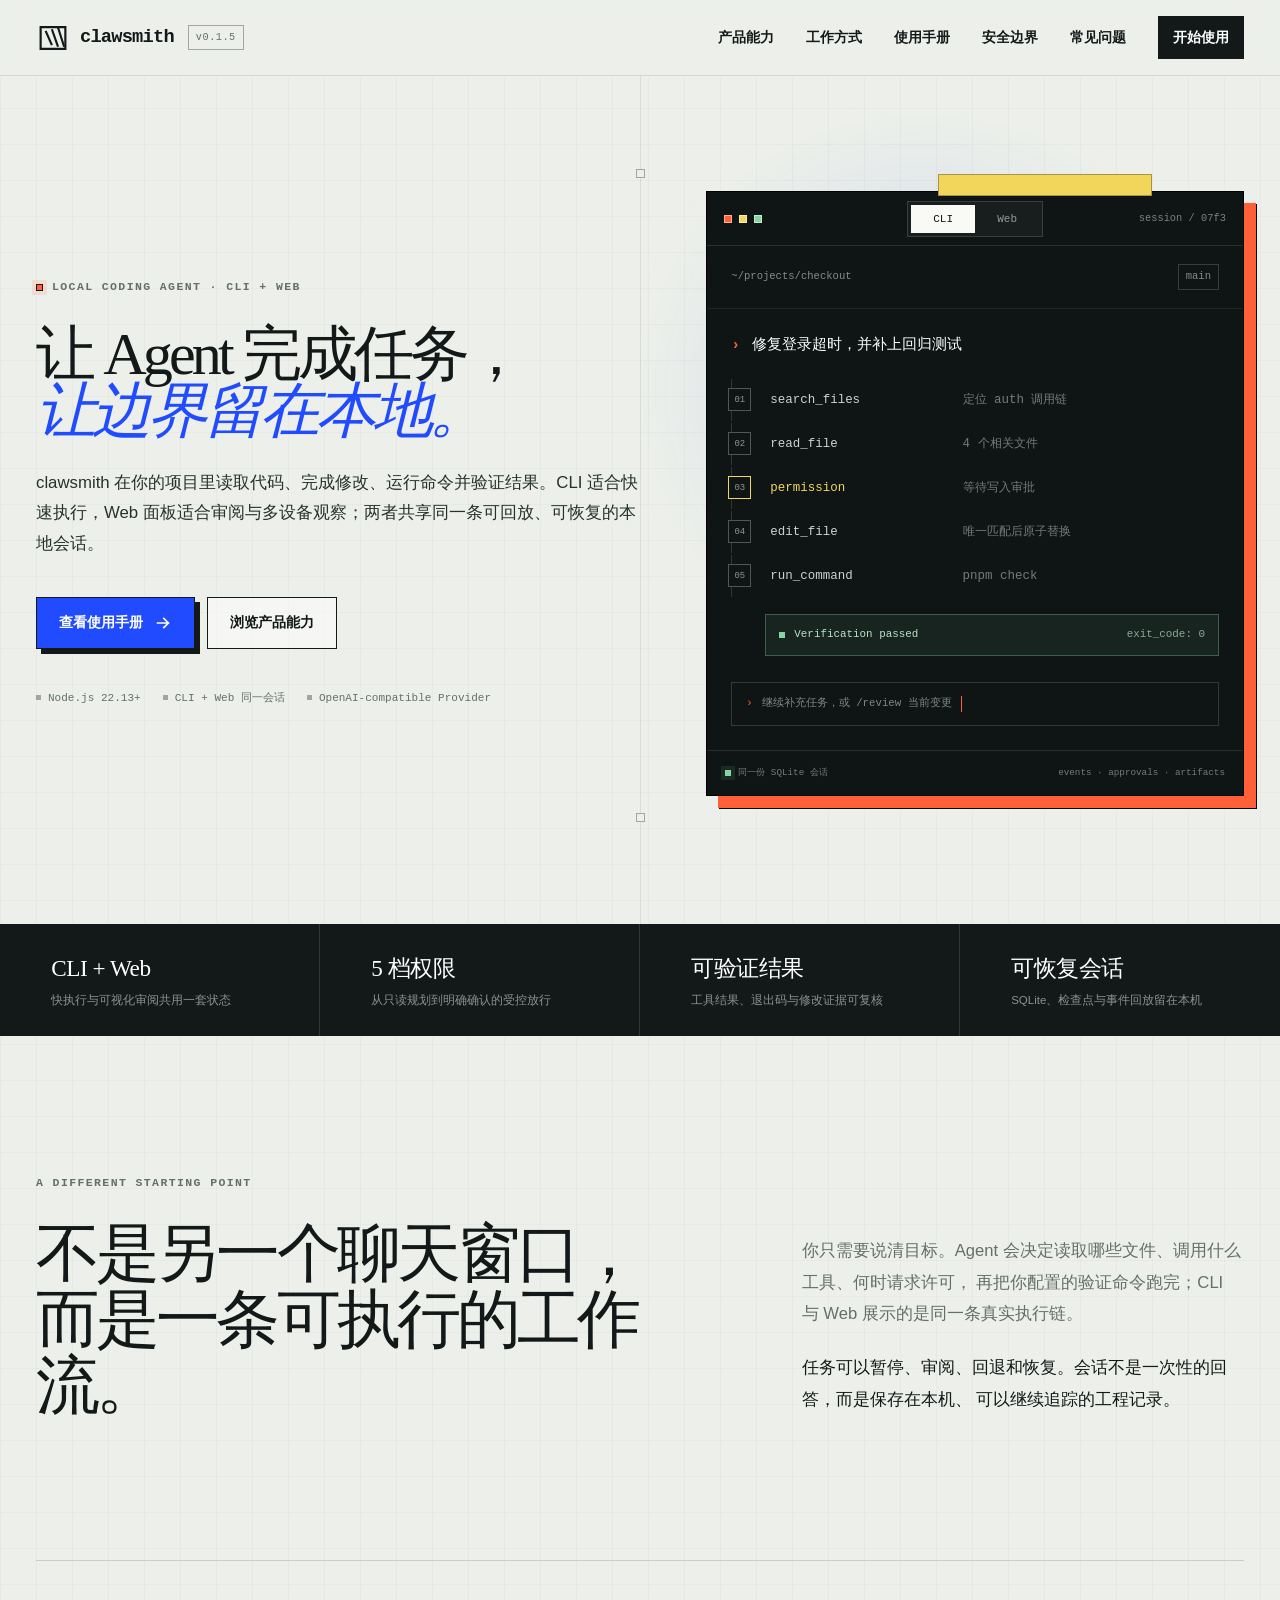
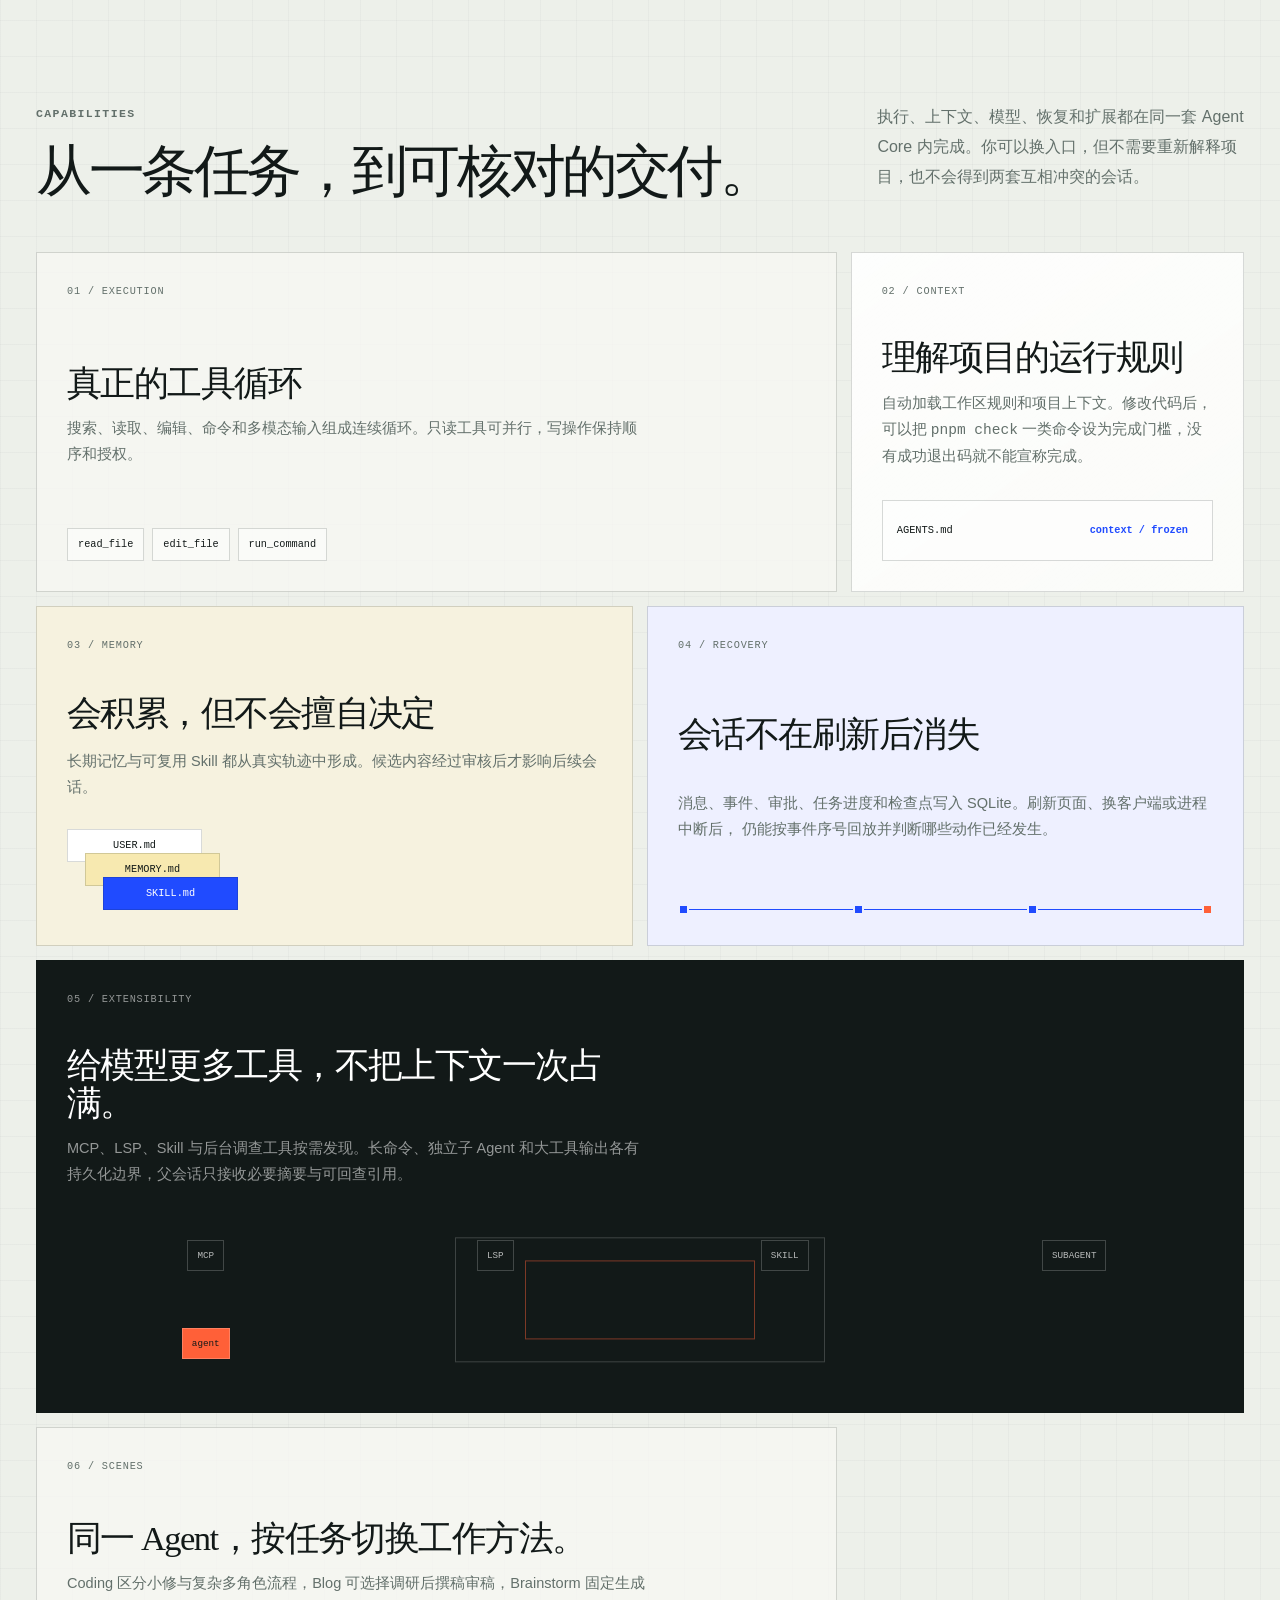
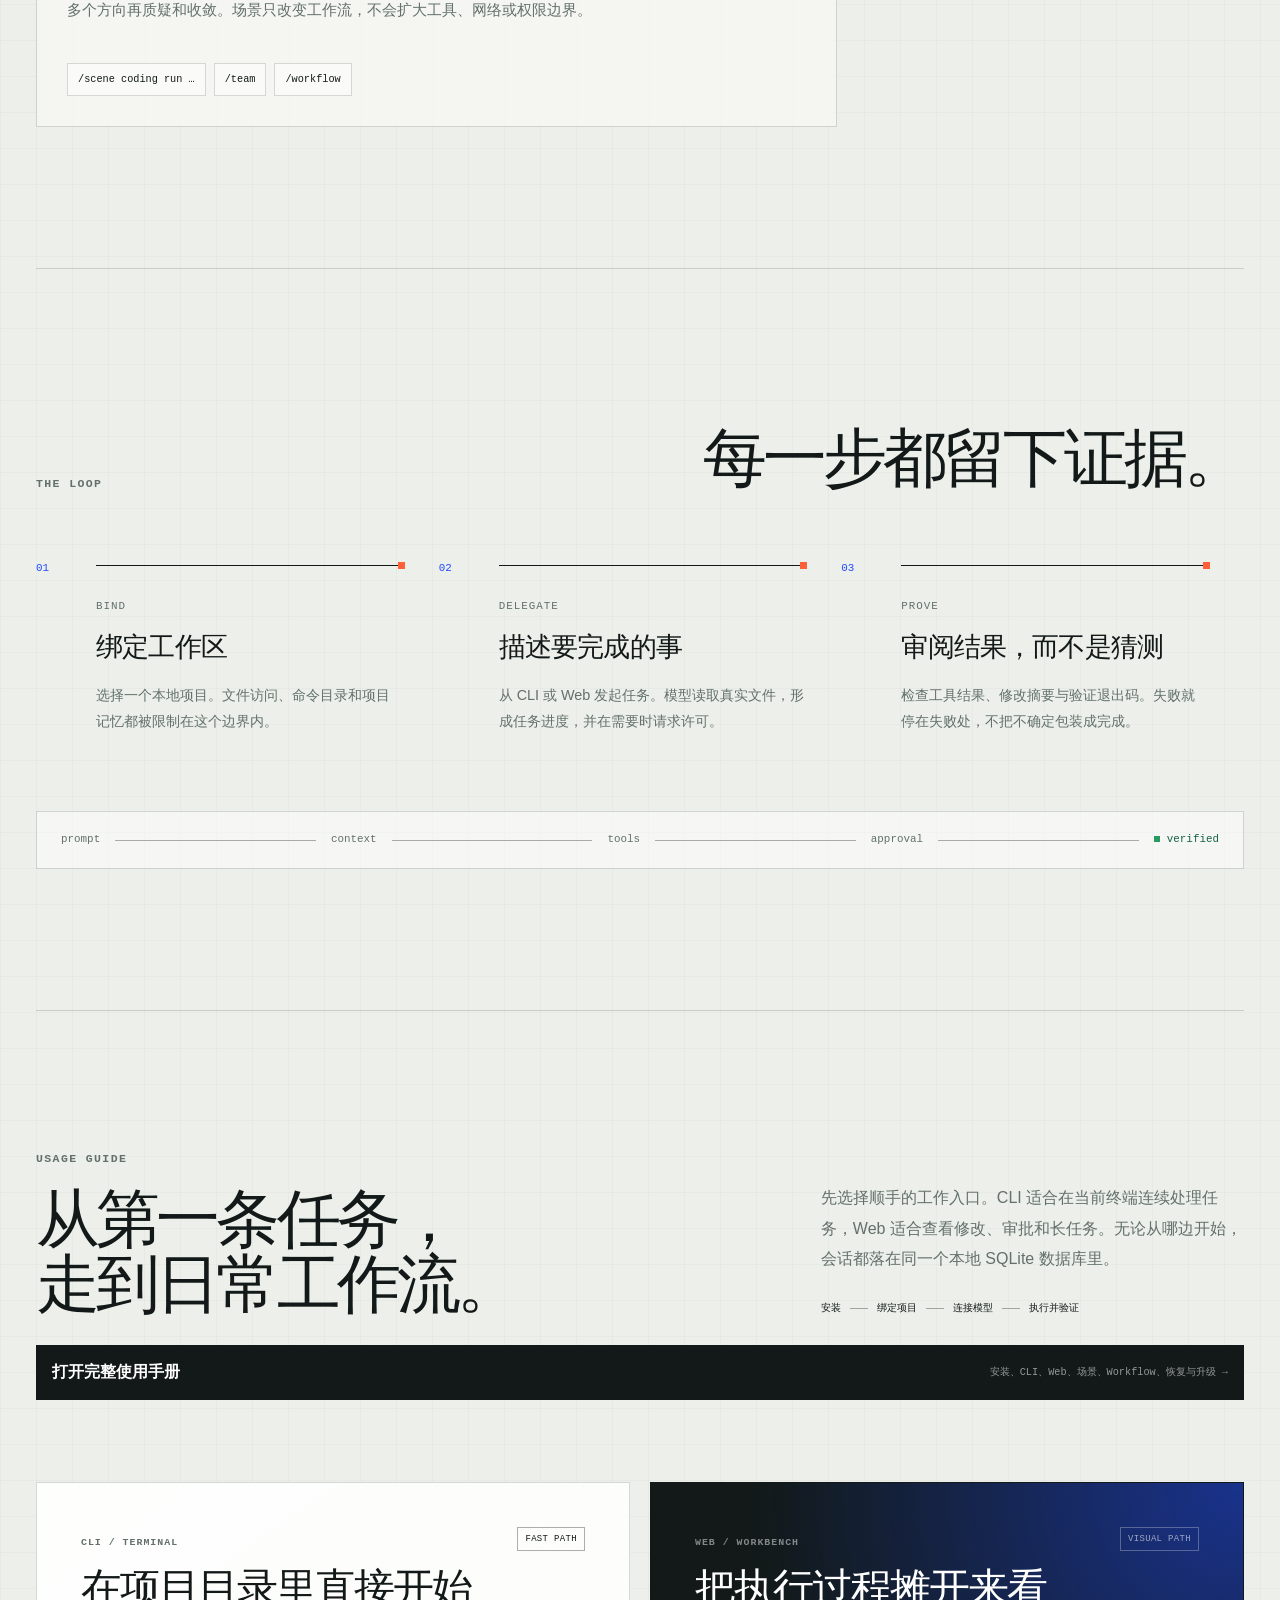
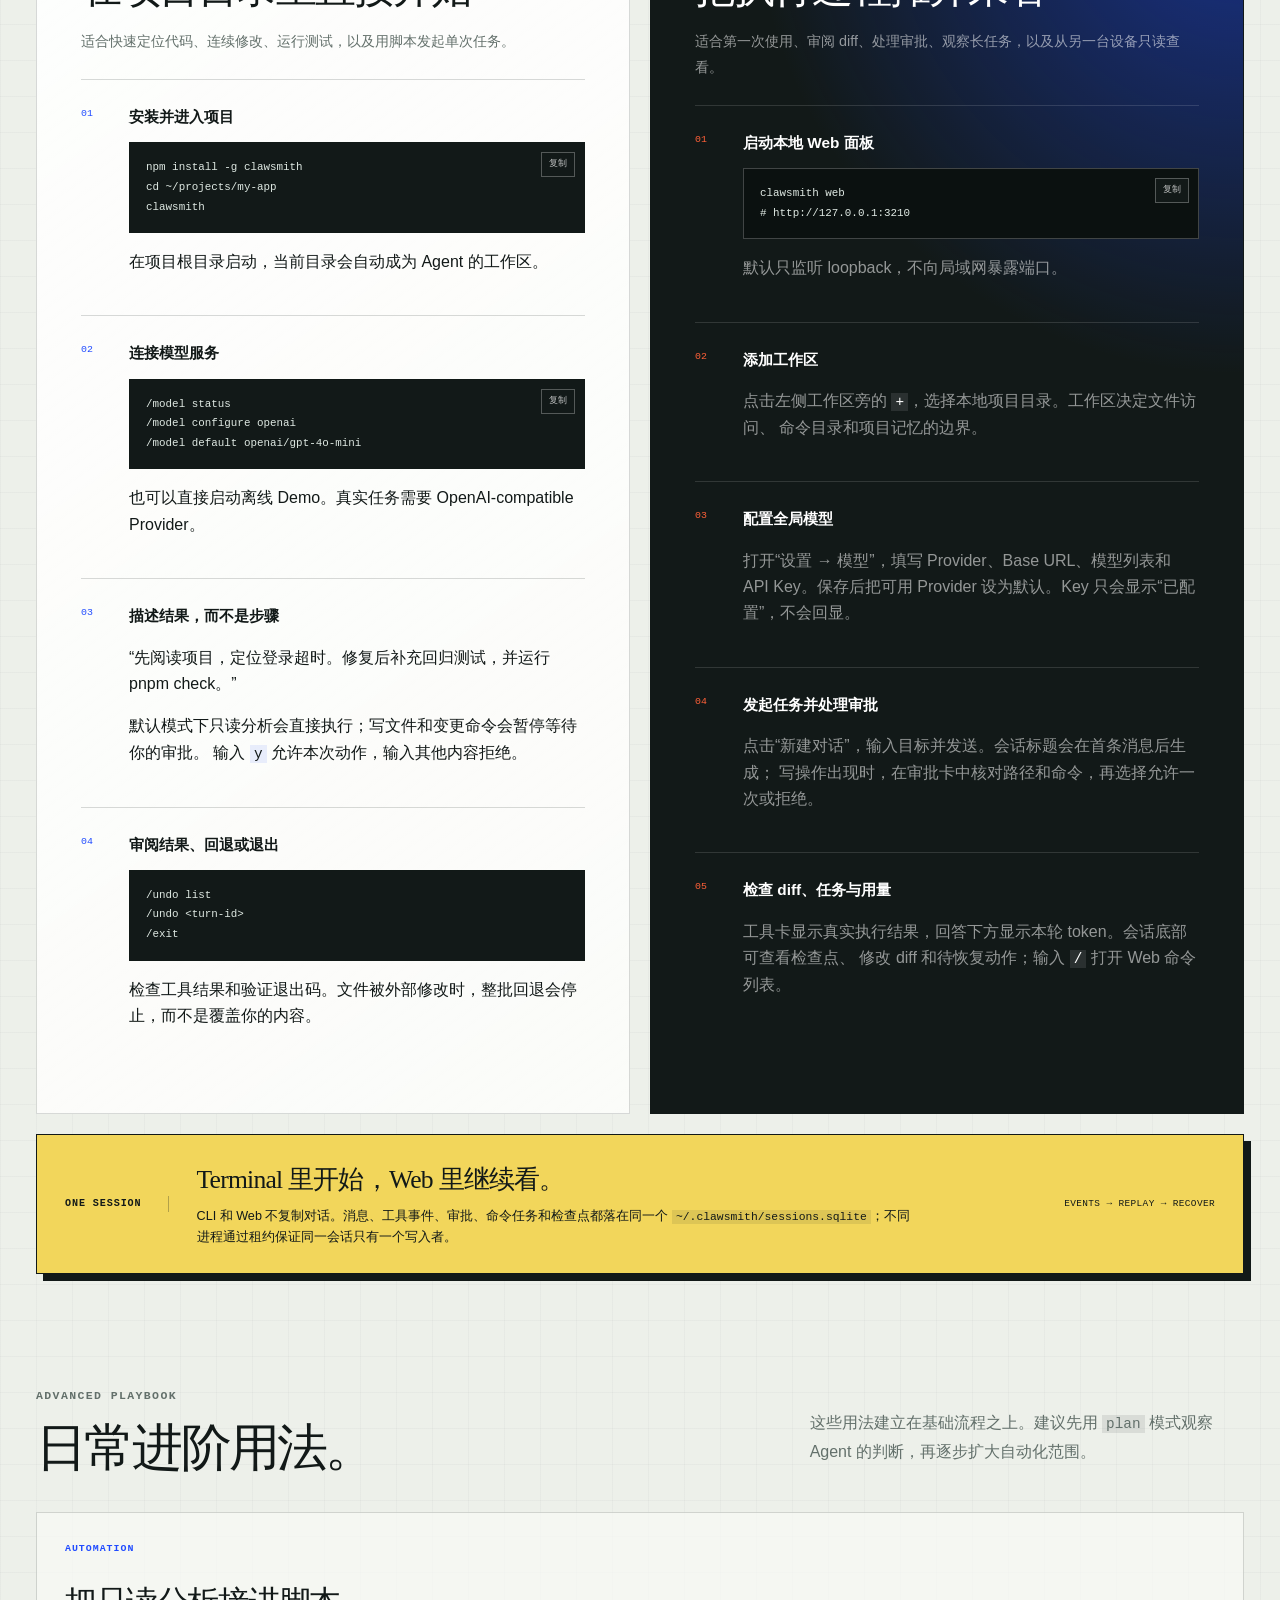
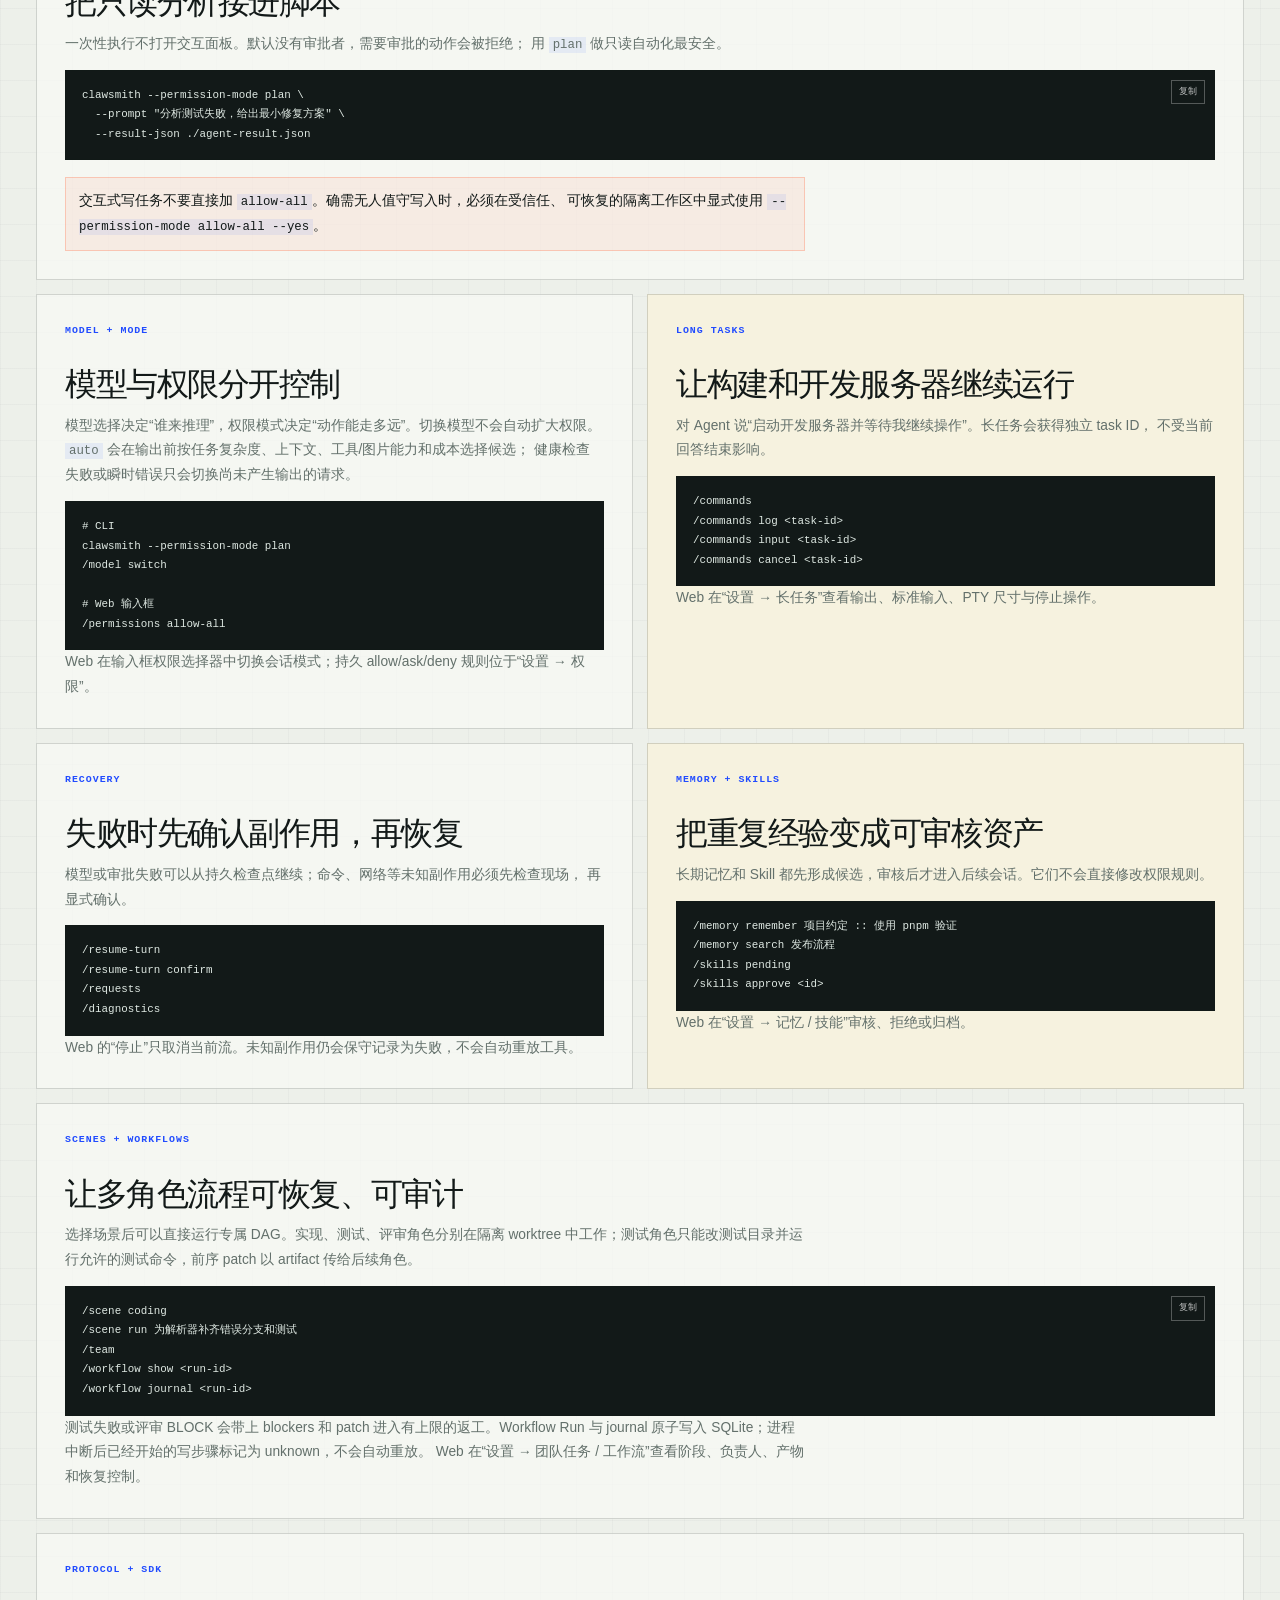
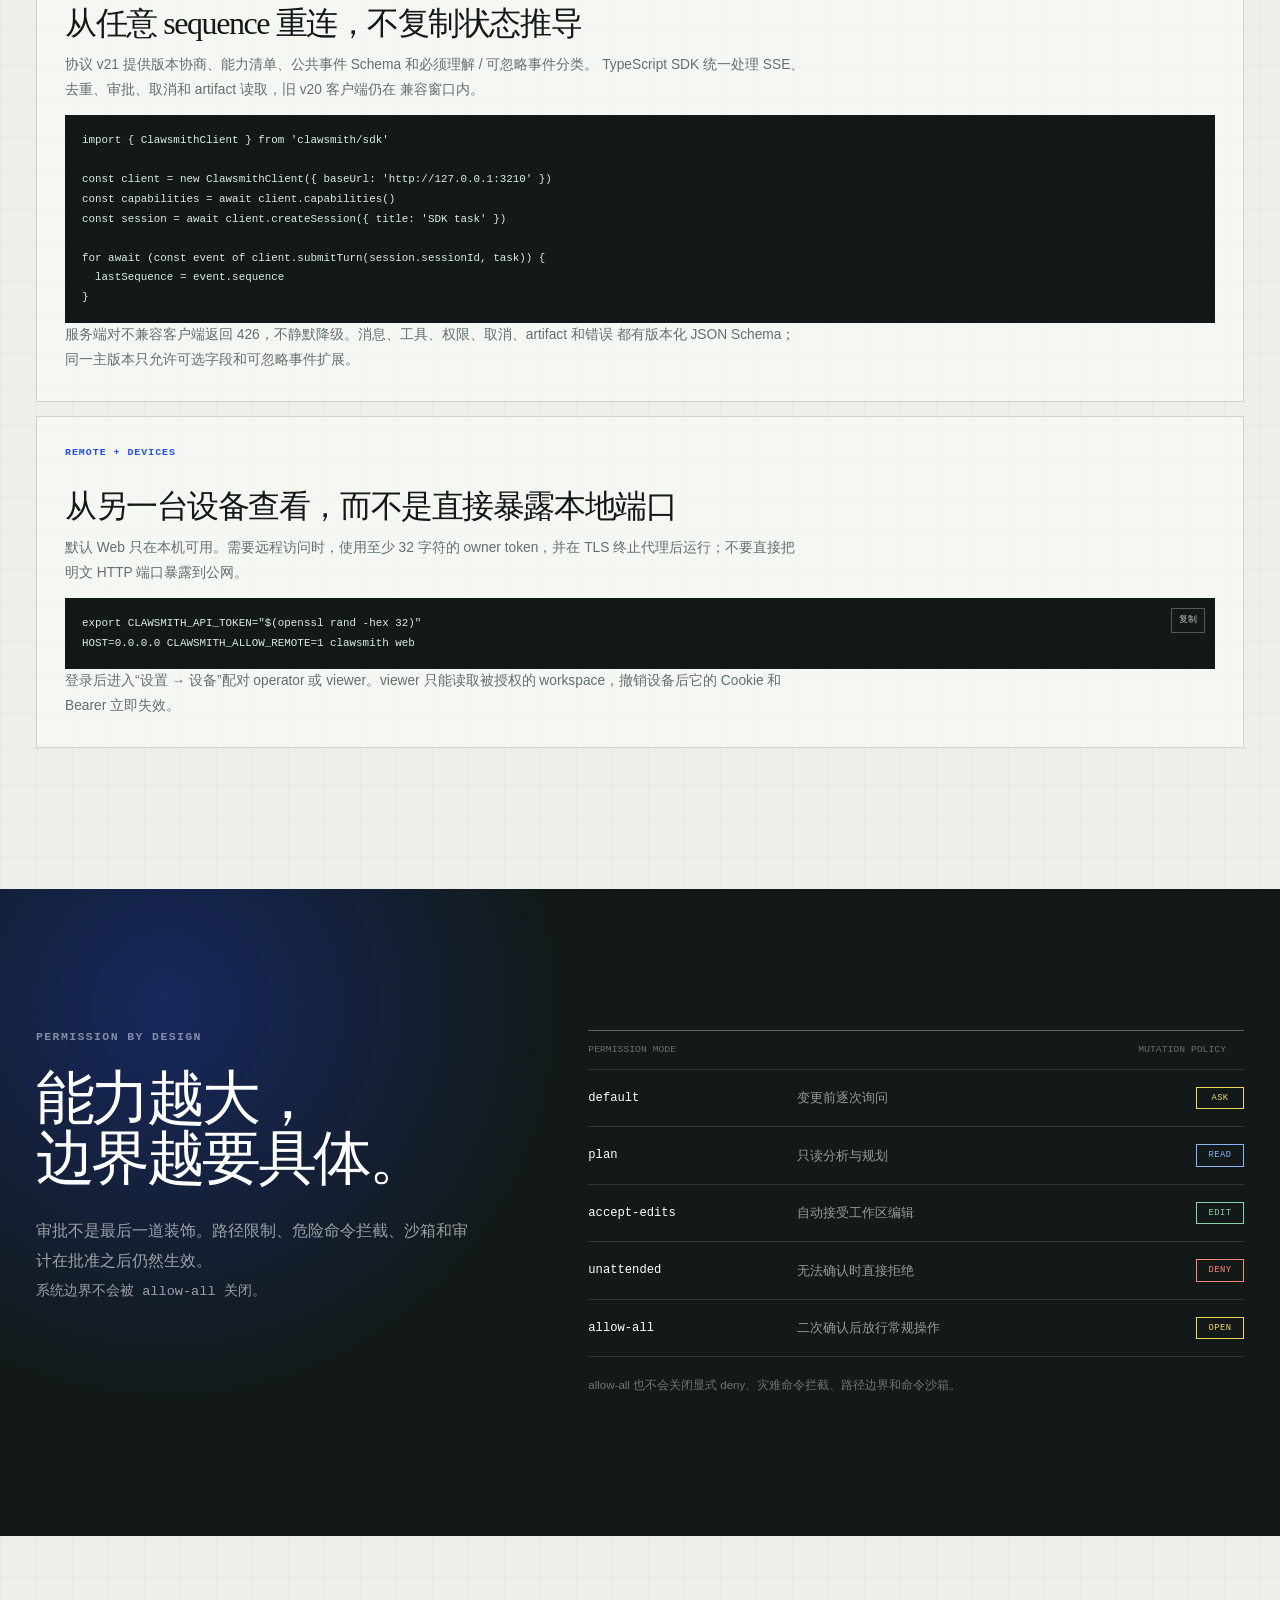
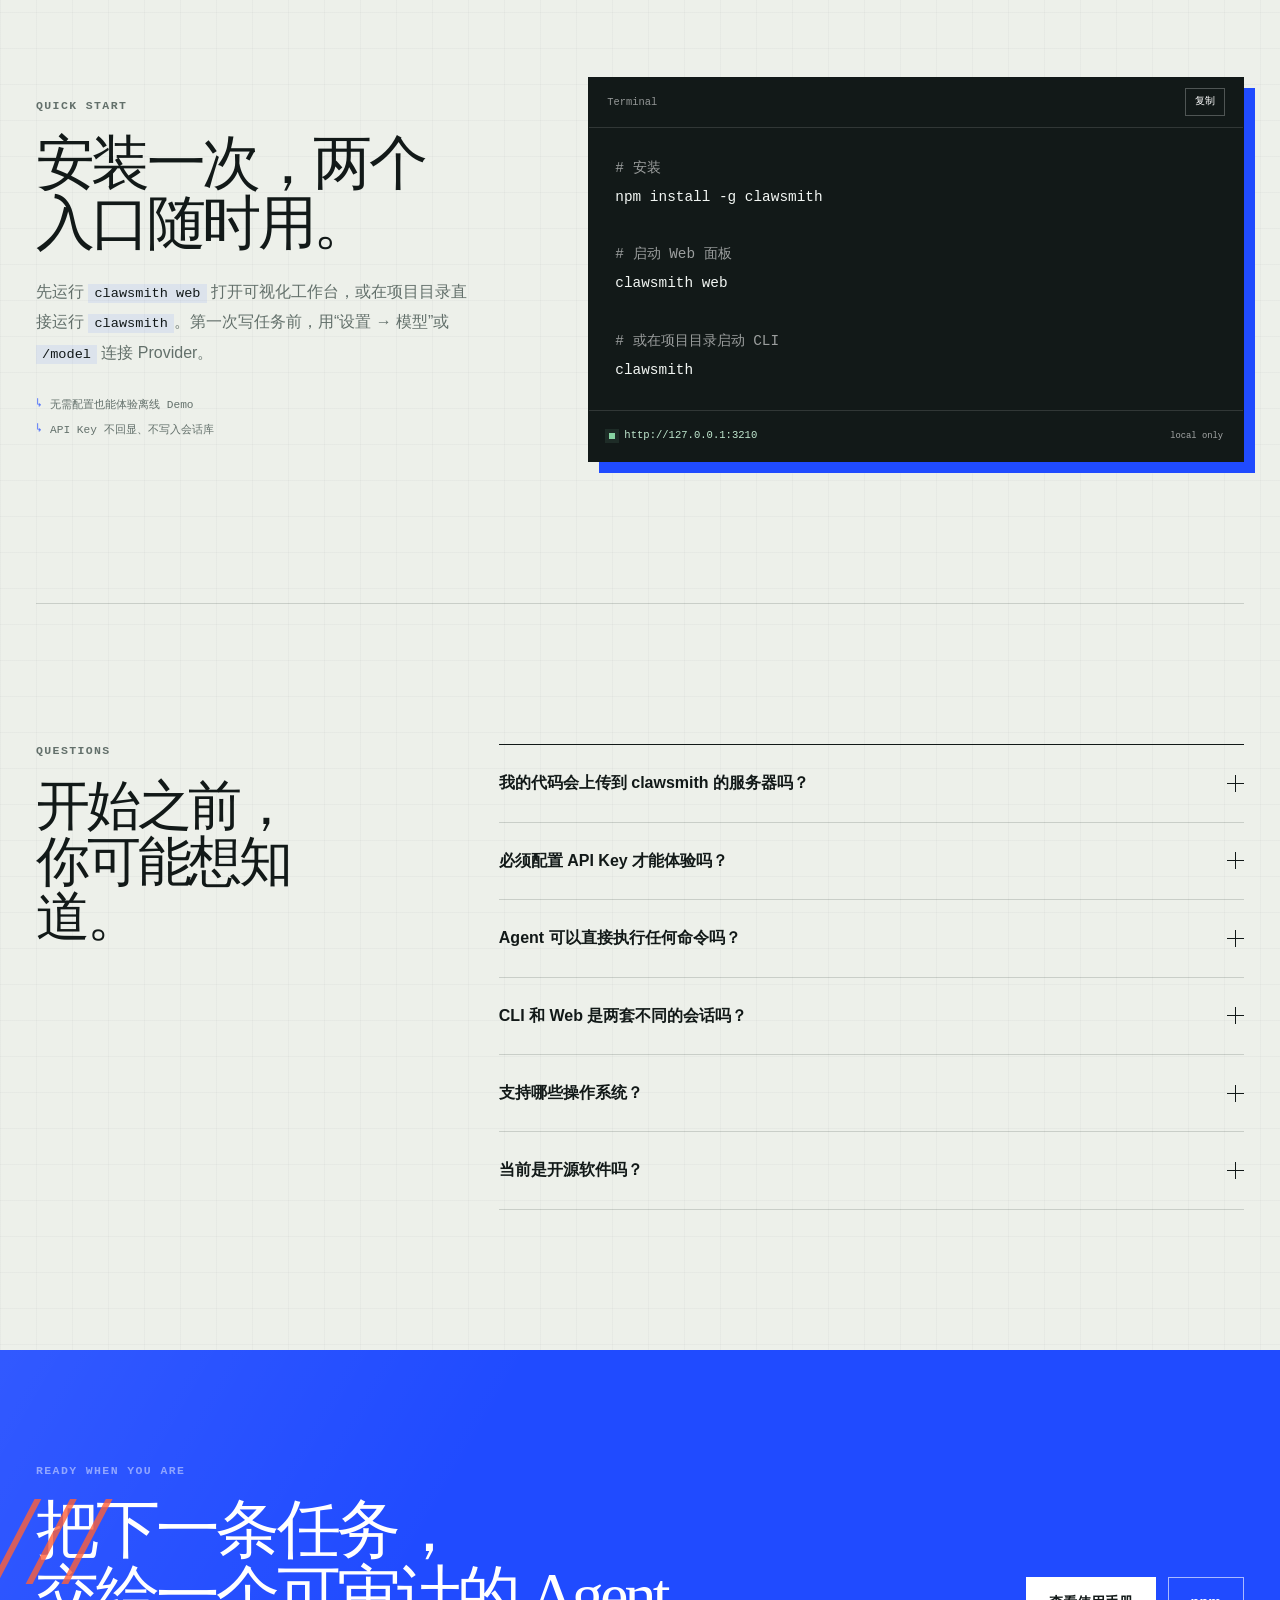
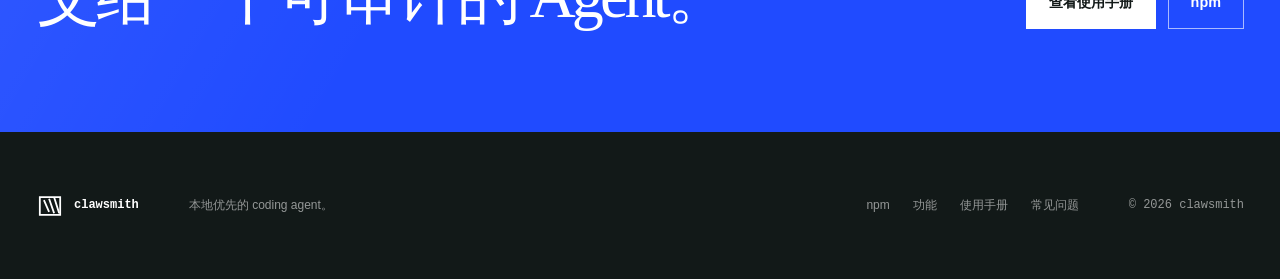
==== index.html @ 88abdb69 "chore: initialize clawsmith website Import the Clawsmith product site, usage manual, proprietary lic" ====
<!doctype html>
<!-- clawsmith 产品官网：产品定位、运行机制、CLI/Web 使用指南与安全边界。 -->
<html lang="zh-CN">
  <head>
    <meta charset="UTF-8" />
    <meta name="viewport" content="width=device-width, initial-scale=1.0" />
    <meta
      name="description"
      content="clawsmith 是本地优先的 coding agent，提供 CLI 与 Web 工作台。它可以读取项目、修改代码、运行命令和验证结果，并保留审批、会话与恢复证据。"
    />
    <meta name="theme-color" content="#121918" />
    <link rel="manifest" href="./site.webmanifest" />
    <meta property="og:type" content="website" />
    <meta property="og:title" content="clawsmith — 把任务交给 Agent，把控制权留在本地" />
    <meta
      property="og:description"
      content="用 CLI 或 Web 发起真实代码任务。clawsmith 共享一套本地会话、审批、验证和恢复机制。"
    />
    <meta property="og:url" content="https://sql668.github.io/clawsmith-site/" />
    <meta property="og:site_name" content="clawsmith" />
    <meta property="og:image" content="https://sql668.github.io/clawsmith-site/og-image.png" />
    <meta name="twitter:card" content="summary" />
    <meta name="twitter:title" content="clawsmith — 把任务交给 Agent，把控制权留在本地" />
    <meta
      name="twitter:description"
      content="用 CLI 或 Web 发起真实代码任务。clawsmith 共享一套本地会话、审批、验证和恢复机制。"
    />
    <meta name="twitter:image" content="https://sql668.github.io/clawsmith-site/og-image.png" />
    <link rel="canonical" href="https://sql668.github.io/clawsmith-site/" />
    <title>clawsmith — 本地优先的 coding agent</title>
    <link rel="icon" href="./favicon.svg" type="image/svg+xml" />
    <link rel="stylesheet" href="./styles.css?v=20261027-1" />
    <script type="application/ld+json">
      {
        "@context": "https://schema.org",
        "@type": "SoftwareApplication",
        "name": "clawsmith",
        "applicationCategory": "DeveloperApplication",
        "operatingSystem": "macOS, Linux, Windows",
        "description": "本地优先的 coding agent，用 CLI 或 Web 完成代码修改、命令执行、验证与恢复，并保留完整审批轨迹。",
        "softwareVersion": "0.1.5",
        "offers": {
          "@type": "Offer",
          "price": "0",
          "priceCurrency": "USD"
        }
      }
    </script>
    <script type="application/ld+json">
      {
        "@context": "https://schema.org",
        "@type": "FAQPage",
        "mainEntity": [
          {
            "@type": "Question",
            "name": "我的代码会上传到 clawsmith 的服务器吗？",
            "acceptedAnswer": {
              "@type": "Answer",
              "text": "会话、记忆、Skill 和权限数据默认保存在本机。模型请求会发送到你配置的模型服务，因此应选择符合团队数据要求的 Provider。"
            }
          },
          {
            "@type": "Question",
            "name": "必须配置 API Key 才能体验吗？",
            "acceptedAnswer": {
              "@type": "Answer",
              "text": "不需要。没有配置模型服务时，clawsmith 会进入离线 Demo；执行真实代码任务需要配置 OpenAI-compatible Provider。"
            }
          },
          {
            "@type": "Question",
            "name": "Agent 可以直接执行任何命令吗？",
            "acceptedAnswer": {
              "@type": "Answer",
              "text": "不可以。写操作和高风险命令会根据当前权限模式要求审批，灾难命令始终被拒绝，命令还会经过沙箱和资源限制。"
            }
          }
        ]
      }
    </script>
  </head>
  <body>
    <a class="skip-link" href="#main">跳到主要内容</a>

    <header class="site-header" data-header>
      <a class="brand" href="#top" aria-label="clawsmith v0.1.5 首页">
        <svg class="brand-mark" viewBox="0 0 44 44" aria-hidden="true">
          <path d="M6 8h32v28H6z" />
          <path d="M13 14 20 30M21 12l7 20M29 10l7 22" />
        </svg>
        <span class="brand-word">clawsmith</span>
        <span class="brand-version">v0.1.5</span>
      </a>

      <button
        class="menu-toggle"
        type="button"
        aria-expanded="false"
        aria-controls="primary-navigation"
        data-menu-toggle
      >
        <span></span>
        <span></span>
        <span></span>
        <span class="sr-only">打开导航</span>
      </button>

      <nav class="site-nav" id="primary-navigation" aria-label="主要导航" data-navigation>
        <a href="#capabilities">产品能力</a>
        <a href="#workflow">工作方式</a>
        <a href="./docs/">使用手册</a>
        <a href="#safety">安全边界</a>
        <a href="#faq">常见问题</a>
        <a class="nav-cta" href="#start">开始使用</a>
      </nav>
    </header>

    <main id="main">
      <section class="hero" id="top">
        <div class="hero-grid" aria-hidden="true"></div>
        <div class="hero-copy" data-reveal>
          <div class="eyebrow">
            <span class="eyebrow-dot"></span>
            Local coding agent · CLI + Web
          </div>
          <h1>
            让 Agent 完成任务，
            <span>让边界留在本地。</span>
          </h1>
          <p class="hero-lede">
            clawsmith 在你的项目里读取代码、完成修改、运行命令并验证结果。CLI
            适合快速执行，Web 面板适合审阅与多设备观察；两者共享同一条可回放、可恢复的本地会话。
          </p>
          <div class="hero-actions">
            <a class="button button-primary" href="./docs/">
              查看使用手册
              <svg viewBox="0 0 20 20" aria-hidden="true">
                <path d="M4 10h12M11 5l5 5-5 5" />
              </svg>
            </a>
            <a class="button button-quiet" href="#capabilities">
              浏览产品能力
            </a>
          </div>
          <ul class="hero-meta" aria-label="运行条件">
            <li>Node.js 22.13+</li>
            <li>CLI + Web 同一会话</li>
            <li>OpenAI-compatible Provider</li>
          </ul>
        </div>

        <div class="agent-window" data-reveal>
          <div class="window-topbar">
            <div class="window-lights" aria-hidden="true">
              <i></i><i></i><i></i>
            </div>
            <div class="view-switcher" role="tablist" aria-label="界面预览">
              <button
                class="view-tab is-active"
                type="button"
                role="tab"
                aria-selected="true"
                aria-controls="preview-cli"
                id="tab-cli"
                data-view-tab="cli"
              >
                CLI
              </button>
              <button
                class="view-tab"
                type="button"
                role="tab"
                aria-selected="false"
                aria-controls="preview-web"
                id="tab-web"
                data-view-tab="web"
              >
                Web
              </button>
            </div>
            <span class="window-session">session / 07f3</span>
          </div>

          <div class="window-body">
            <div
              class="preview-panel is-active"
              id="preview-cli"
              role="tabpanel"
              aria-labelledby="tab-cli"
              data-view-panel="cli"
            >
              <div class="terminal-heading">
                <span>~/projects/checkout</span>
                <span class="terminal-branch">main</span>
              </div>
              <div class="terminal-log">
                <p class="prompt-line">
                  <span>›</span>
                  修复登录超时，并补上回归测试
                </p>
                <div class="trace-line">
                  <span class="trace-mark">01</span>
                  <span class="trace-tool">search_files</span>
                  <span class="trace-note">定位 auth 调用链</span>
                </div>
                <div class="trace-line">
                  <span class="trace-mark">02</span>
                  <span class="trace-tool">read_file</span>
                  <span class="trace-note">4 个相关文件</span>
                </div>
                <div class="trace-line trace-wait">
                  <span class="trace-mark">03</span>
                  <span class="trace-tool">permission</span>
                  <span class="trace-note">等待写入审批</span>
                </div>
                <div class="trace-line">
                  <span class="trace-mark">04</span>
                  <span class="trace-tool">edit_file</span>
                  <span class="trace-note">唯一匹配后原子替换</span>
                </div>
                <div class="trace-line">
                  <span class="trace-mark">05</span>
                  <span class="trace-tool">run_command</span>
                  <span class="trace-note">pnpm check</span>
                </div>
                <div class="verified-line">
                  <span></span>
                  Verification passed
                  <b>exit_code: 0</b>
                </div>
              </div>
              <div class="terminal-composer">
                <span class="prompt-symbol">›</span>
                <span class="composer-copy">继续补充任务，或 /review 当前变更</span>
                <span class="typing-cursor" aria-hidden="true"></span>
              </div>
            </div>

            <div
              class="preview-panel web-preview"
              id="preview-web"
              role="tabpanel"
              aria-labelledby="tab-web"
              data-view-panel="web"
              hidden
            >
              <aside class="web-sidebar">
                <div class="web-workspace">
                  <span class="workspace-icon">mx</span>
                  <span>
                    checkout
                    <small>3 sessions</small>
                  </span>
                </div>
                <div class="session-item is-active">
                  <i></i>
                  修复登录超时
                  <small>刚刚</small>
                </div>
                <div class="session-item">
                  <i></i>
                  补齐支付测试
                  <small>昨天</small>
                </div>
                <div class="session-item">
                  <i></i>
                  排查构建警告
                  <small>周一</small>
                </div>
              </aside>
              <div class="web-content">
                <div class="web-heading">
                  <span>修复登录超时</span>
                  <small>default permission</small>
                </div>
                <div class="web-task-card">
                  <div class="task-card-head">
                    <span class="task-dot"></span>
                    当前任务
                    <small>3 / 4 complete</small>
                  </div>
                  <ul class="task-list">
                    <li class="done">定位超时路径</li>
                    <li class="done">更新重试策略</li>
                    <li class="done">补充边界测试</li>
                    <li class="current">运行验证命令</li>
                  </ul>
                </div>
                <figure class="diff-card" aria-label="修改预览">
                  <figcaption class="diff-head">
                    <span>src/auth/retry.ts</span>
                    <span>+12 −3</span>
                  </figcaption>
                  <pre><code><span class="diff-remove">- const timeout = 1200</span>
<span class="diff-add">+ const timeout = backoff(attempt)</span>
<span class="diff-add">+ if (attempt &gt; maxAttempts) throw</span></code></pre>
                </figure>
              </div>
            </div>
          </div>

          <div class="window-footer">
            <span><i class="status-light"></i> 同一份 SQLite 会话</span>
            <span>events · approvals · artifacts</span>
          </div>
        </div>
      </section>

      <section class="signal-strip" aria-label="产品概览">
        <div>
          <strong>CLI + Web</strong>
          <span>快执行与可视化审阅共用一套状态</span>
        </div>
        <div>
          <strong>5 档权限</strong>
          <span>从只读规划到明确确认的受控放行</span>
        </div>
        <div>
          <strong>可验证结果</strong>
          <span>工具结果、退出码与修改证据可复核</span>
        </div>
        <div>
          <strong>可恢复会话</strong>
          <span>SQLite、检查点与事件回放留在本机</span>
        </div>
      </section>

      <section class="manifesto section">
        <div class="section-label">A different starting point</div>
        <div class="manifesto-grid">
          <h2>不是另一个聊天窗口，<br />而是一条可执行的工作流。</h2>
          <div class="manifesto-copy">
            <p>
              你只需要说清目标。Agent 会决定读取哪些文件、调用什么工具、何时请求许可，
              再把你配置的验证命令跑完；CLI 与 Web 展示的是同一条真实执行链。
            </p>
            <p>
              任务可以暂停、审阅、回退和恢复。会话不是一次性的回答，而是保存在本机、
              可以继续追踪的工程记录。
            </p>
          </div>
        </div>
      </section>

      <section class="capabilities section" id="capabilities">
        <div class="section-intro">
          <div>
            <div class="section-label">Capabilities</div>
            <h2>从一条任务，到可核对的交付。</h2>
          </div>
          <p>
            执行、上下文、模型、恢复和扩展都在同一套 Agent Core
            内完成。你可以换入口，但不需要重新解释项目，也不会得到两套互相冲突的会话。
          </p>
        </div>

        <div class="capability-grid">
          <article class="capability-card capability-wide">
            <div class="card-index">01 / EXECUTION</div>
            <div>
              <h3>真正的工具循环</h3>
              <p>
                搜索、读取、编辑、命令和多模态输入组成连续循环。只读工具可并行，写操作保持顺序和授权。
              </p>
            </div>
            <ul class="code-snippet" aria-label="工具调用示例">
              <li>read_file</li>
              <li>edit_file</li>
              <li>run_command</li>
            </ul>
          </article>

          <article class="capability-card">
            <div class="card-index">02 / CONTEXT</div>
            <h3>理解项目的运行规则</h3>
            <p>
                自动加载工作区规则和项目上下文。修改代码后，可以把
                <code>pnpm check</code> 一类命令设为完成门槛，没有成功退出码就不能宣称完成。
            </p>
            <div class="rule-paper">
              <span>AGENTS.md</span>
              <strong>context / frozen</strong>
            </div>
          </article>

          <article class="capability-card">
            <div class="card-index">03 / MEMORY</div>
            <h3>会积累，但不会擅自决定</h3>
            <p>
              长期记忆与可复用 Skill 都从真实轨迹中形成。候选内容经过审核后才影响后续会话。
            </p>
            <div class="memory-stack" aria-hidden="true">
              <span>USER.md</span>
              <span>MEMORY.md</span>
              <span>SKILL.md</span>
            </div>
          </article>

          <article class="capability-card">
            <div class="card-index">04 / RECOVERY</div>
            <h3>会话不在刷新后消失</h3>
            <p>
                消息、事件、审批、任务进度和检查点写入 SQLite。刷新页面、换客户端或进程中断后，
                仍能按事件序号回放并判断哪些动作已经发生。
            </p>
            <div class="event-rail" aria-hidden="true">
              <i></i><i></i><i></i><i></i>
            </div>
          </article>

          <article class="capability-card capability-wide capability-dark">
            <div class="card-index">05 / EXTENSIBILITY</div>
            <div>
              <h3>给模型更多工具，不把上下文一次占满。</h3>
              <p>
                MCP、LSP、Skill 与后台调查工具按需发现。长命令、独立子 Agent
                和大工具输出各有持久化边界，父会话只接收必要摘要与可回查引用。
              </p>
            </div>
            <div class="tool-orbit" aria-hidden="true">
              <span>MCP</span>
              <span>LSP</span>
              <span>SKILL</span>
              <span>SUBAGENT</span>
              <b>agent</b>
            </div>
          </article>

          <article class="capability-card capability-wide">
            <div class="card-index">06 / SCENES</div>
            <div>
              <h3>同一 Agent，按任务切换工作方法。</h3>
              <p>
                Coding 区分小修与复杂多角色流程，Blog 可选择调研后撰稿审稿，Brainstorm
                固定生成多个方向再质疑和收敛。场景只改变工作流，不会扩大工具、网络或权限边界。
              </p>
            </div>
            <ul class="code-snippet" aria-label="场景命令示例">
              <li>/scene coding run …</li>
              <li>/team</li>
              <li>/workflow</li>
            </ul>
          </article>
        </div>
      </section>

      <section class="workflow section" id="workflow">
        <div class="workflow-heading">
          <div class="section-label">The loop</div>
          <h2>每一步都留下证据。</h2>
        </div>

        <div class="workflow-steps">
          <article class="workflow-step">
            <span class="step-number">01</span>
            <div class="step-line"></div>
            <div>
              <p class="step-kicker">Bind</p>
              <h3>绑定工作区</h3>
              <p>
                选择一个本地项目。文件访问、命令目录和项目记忆都被限制在这个边界内。
              </p>
            </div>
          </article>
          <article class="workflow-step">
            <span class="step-number">02</span>
            <div class="step-line"></div>
            <div>
              <p class="step-kicker">Delegate</p>
              <h3>描述要完成的事</h3>
              <p>
                从 CLI 或 Web 发起任务。模型读取真实文件，形成任务进度，并在需要时请求许可。
              </p>
            </div>
          </article>
          <article class="workflow-step">
            <span class="step-number">03</span>
            <div class="step-line"></div>
            <div>
              <p class="step-kicker">Prove</p>
              <h3>审阅结果，而不是猜测</h3>
              <p>
                检查工具结果、修改摘要与验证退出码。失败就停在失败处，不把不确定包装成完成。
              </p>
            </div>
          </article>
        </div>

        <div
          class="trace-strip"
          role="img"
          aria-label="执行轨迹：prompt、context、tools、approval、verified"
        >
          <span aria-hidden="true">prompt</span>
          <i aria-hidden="true"></i>
          <span aria-hidden="true">context</span>
          <i aria-hidden="true"></i>
          <span aria-hidden="true">tools</span>
          <i aria-hidden="true"></i>
          <span aria-hidden="true">approval</span>
          <i aria-hidden="true"></i>
          <span class="trace-verified" aria-hidden="true">verified</span>
        </div>
      </section>

      <!-- 使用指南按真实工作入口拆分；共享会话带说明 CLI 与 Web 不是两套状态。 -->
      <section class="guide section" id="guide">
        <div class="guide-heading">
          <div>
            <div class="section-label">Usage guide</div>
            <h2>从第一条任务，<br />走到日常工作流。</h2>
          </div>
          <div class="guide-heading-copy">
            <p>
              先选择顺手的工作入口。CLI 适合在当前终端连续处理任务，Web
              适合查看修改、审批和长任务。无论从哪边开始，会话都落在同一个本地
              SQLite 数据库里。
            </p>
            <div class="guide-sequence">
              <span>安装</span>
              <i></i>
              <span>绑定项目</span>
              <i></i>
              <span>连接模型</span>
              <i></i>
              <span>执行并验证</span>
            </div>
          </div>
        </div>

        <a class="guide-manual-link" href="./docs/">
          <span>打开完整使用手册</span>
          <span>安装、CLI、Web、场景、Workflow、恢复与升级 →</span>
        </a>

        <div class="guide-workbench">
          <article class="guide-track" id="guide-cli">
            <header class="guide-track-head">
              <div>
                <span class="guide-track-label">CLI / TERMINAL</span>
                <h3>在项目目录里直接开始</h3>
              </div>
              <span class="guide-track-badge">Fast path</span>
            </header>
            <p class="guide-track-lede">
              适合快速定位代码、连续修改、运行测试，以及用脚本发起单次任务。
            </p>

            <ol class="guide-steps">
              <li>
                <span class="guide-step-number">01</span>
                <div>
                  <strong>安装并进入项目</strong>
                  <div class="guide-command">
                    <button
                      class="guide-copy"
                      type="button"
                      data-copy-target="guide-cli-install"
                    >
                      复制
                    </button>
                    <pre id="guide-cli-install"><code>npm install -g clawsmith
cd ~/projects/my-app
clawsmith</code></pre>
                  </div>
                  <p>在项目根目录启动，当前目录会自动成为 Agent 的工作区。</p>
                </div>
              </li>
              <li>
                <span class="guide-step-number">02</span>
                <div>
                  <strong>连接模型服务</strong>
                  <div class="guide-command">
                    <button
                      class="guide-copy"
                      type="button"
                      data-copy-target="guide-cli-model"
                    >
                      复制
                    </button>
                    <pre id="guide-cli-model"><code>/model status
/model configure openai
/model default openai/gpt-4o-mini</code></pre>
                  </div>
                  <p>
                    也可以直接启动离线 Demo。真实任务需要 OpenAI-compatible Provider。
                  </p>
                </div>
              </li>
              <li>
                <span class="guide-step-number">03</span>
                <div>
                  <strong>描述结果，而不是步骤</strong>
                  <p class="guide-prompt-example">
                    “先阅读项目，定位登录超时。修复后补充回归测试，并运行 pnpm check。”
                  </p>
                  <p>
                    默认模式下只读分析会直接执行；写文件和变更命令会暂停等待你的审批。
                    输入 <code>y</code> 允许本次动作，输入其他内容拒绝。
                  </p>
                </div>
              </li>
              <li>
                <span class="guide-step-number">04</span>
                <div>
                  <strong>审阅结果、回退或退出</strong>
                  <div class="guide-command guide-command-compact">
                    <pre><code>/undo list
/undo &lt;turn-id&gt;
/exit</code></pre>
                  </div>
                  <p>
                    检查工具结果和验证退出码。文件被外部修改时，整批回退会停止，而不是覆盖你的内容。
                  </p>
                </div>
              </li>
            </ol>
          </article>

          <article class="guide-track guide-track-web" id="guide-web">
            <header class="guide-track-head">
              <div>
                <span class="guide-track-label">WEB / WORKBENCH</span>
                <h3>把执行过程摊开来看</h3>
              </div>
              <span class="guide-track-badge guide-track-badge-light">Visual path</span>
            </header>
            <p class="guide-track-lede">
              适合第一次使用、审阅 diff、处理审批、观察长任务，以及从另一台设备只读查看。
            </p>

            <ol class="guide-steps">
              <li>
                <span class="guide-step-number">01</span>
                <div>
                  <strong>启动本地 Web 面板</strong>
                  <div class="guide-command">
                    <button
                      class="guide-copy"
                      type="button"
                      data-copy-target="guide-web-start"
                    >
                      复制
                    </button>
                    <pre id="guide-web-start"><code>clawsmith web
# http://127.0.0.1:3210</code></pre>
                  </div>
                  <p>默认只监听 loopback，不向局域网暴露端口。</p>
                </div>
              </li>
              <li>
                <span class="guide-step-number">02</span>
                <div>
                  <strong>添加工作区</strong>
                  <p>
                    点击左侧工作区旁的 <code>+</code>，选择本地项目目录。工作区决定文件访问、
                    命令目录和项目记忆的边界。
                  </p>
                </div>
              </li>
              <li>
                <span class="guide-step-number">03</span>
                <div>
                  <strong>配置全局模型</strong>
                  <p>
                    打开“设置 → 模型”，填写 Provider、Base URL、模型列表和 API
                    Key。保存后把可用 Provider 设为默认。Key 只会显示“已配置”，不会回显。
                  </p>
                </div>
              </li>
              <li>
                <span class="guide-step-number">04</span>
                <div>
                  <strong>发起任务并处理审批</strong>
                  <p>
                    点击“新建对话”，输入目标并发送。会话标题会在首条消息后生成；
                    写操作出现时，在审批卡中核对路径和命令，再选择允许一次或拒绝。
                  </p>
                </div>
              </li>
              <li>
                <span class="guide-step-number">05</span>
                <div>
                  <strong>检查 diff、任务与用量</strong>
                  <p>
                    工具卡显示真实执行结果，回答下方显示本轮 token。会话底部可查看检查点、
                    修改 diff 和待恢复动作；输入 <code>/</code> 打开 Web 命令列表。
                  </p>
                </div>
              </li>
            </ol>
          </article>
        </div>

        <div class="guide-shared">
          <div class="guide-shared-mark">ONE SESSION</div>
          <div>
            <strong>Terminal 里开始，Web 里继续看。</strong>
            <p>
              CLI 和 Web 不复制对话。消息、工具事件、审批、命令任务和检查点都落在同一个
              <code>~/.clawsmith/sessions.sqlite</code>；不同进程通过租约保证同一会话只有一个写入者。
            </p>
          </div>
          <span>events → replay → recover</span>
        </div>

        <div class="guide-advanced">
          <div class="guide-advanced-heading">
            <div>
              <div class="section-label">Advanced playbook</div>
              <h3>日常进阶用法。</h3>
            </div>
            <p>
              这些用法建立在基础流程之上。建议先用 <code>plan</code>
              模式观察 Agent 的判断，再逐步扩大自动化范围。
            </p>
          </div>

          <div class="guide-advanced-grid">
            <article class="guide-advanced-card guide-advanced-wide">
              <span class="guide-advanced-tag">AUTOMATION</span>
              <h4>把只读分析接进脚本</h4>
              <p>
                一次性执行不打开交互面板。默认没有审批者，需要审批的动作会被拒绝；
                用 <code>plan</code> 做只读自动化最安全。
              </p>
              <div class="guide-command">
                <button
                  class="guide-copy"
                  type="button"
                  data-copy-target="guide-oneshot"
                >
                  复制
                </button>
                <pre id="guide-oneshot"><code>clawsmith --permission-mode plan \
  --prompt "分析测试失败，给出最小修复方案" \
  --result-json ./agent-result.json</code></pre>
              </div>
              <p class="guide-warning">
                交互式写任务不要直接加 <code>allow-all</code>。确需无人值守写入时，必须在受信任、
                可恢复的隔离工作区中显式使用 <code>--permission-mode allow-all --yes</code>。
              </p>
            </article>

            <article class="guide-advanced-card">
              <span class="guide-advanced-tag">MODEL + MODE</span>
              <h4>模型与权限分开控制</h4>
              <p>
                模型选择决定“谁来推理”，权限模式决定“动作能走多远”。切换模型不会自动扩大权限。
                <code>auto</code> 会在输出前按任务复杂度、上下文、工具/图片能力和成本选择候选；
                健康检查失败或瞬时错误只会切换尚未产生输出的请求。
              </p>
              <div class="guide-command guide-command-compact">
                <pre><code># CLI
clawsmith --permission-mode plan
/model switch

# Web 输入框
/permissions allow-all</code></pre>
              </div>
              <p>
                Web 在输入框权限选择器中切换会话模式；持久 allow/ask/deny
                规则位于“设置 → 权限”。
              </p>
            </article>

            <article class="guide-advanced-card">
              <span class="guide-advanced-tag">LONG TASKS</span>
              <h4>让构建和开发服务器继续运行</h4>
              <p>
                对 Agent 说“启动开发服务器并等待我继续操作”。长任务会获得独立 task ID，
                不受当前回答结束影响。
              </p>
              <div class="guide-command guide-command-compact">
                <pre><code>/commands
/commands log &lt;task-id&gt;
/commands input &lt;task-id&gt;
/commands cancel &lt;task-id&gt;</code></pre>
              </div>
              <p>
                Web 在“设置 → 长任务”查看输出、标准输入、PTY 尺寸与停止操作。
              </p>
            </article>

            <article class="guide-advanced-card">
              <span class="guide-advanced-tag">RECOVERY</span>
              <h4>失败时先确认副作用，再恢复</h4>
              <p>
                模型或审批失败可以从持久检查点继续；命令、网络等未知副作用必须先检查现场，
                再显式确认。
              </p>
              <div class="guide-command guide-command-compact">
                <pre><code>/resume-turn
/resume-turn confirm
/requests
/diagnostics</code></pre>
              </div>
              <p>
                Web 的“停止”只取消当前流。未知副作用仍会保守记录为失败，不会自动重放工具。
              </p>
            </article>

            <article class="guide-advanced-card">
              <span class="guide-advanced-tag">MEMORY + SKILLS</span>
              <h4>把重复经验变成可审核资产</h4>
              <p>
                长期记忆和 Skill 都先形成候选，审核后才进入后续会话。它们不会直接修改权限规则。
              </p>
              <div class="guide-command guide-command-compact">
                <pre><code>/memory remember 项目约定 :: 使用 pnpm 验证
/memory search 发布流程
/skills pending
/skills approve &lt;id&gt;</code></pre>
              </div>
              <p>Web 在“设置 → 记忆 / 技能”审核、拒绝或归档。</p>
            </article>

            <article class="guide-advanced-card guide-advanced-wide">
              <span class="guide-advanced-tag">SCENES + WORKFLOWS</span>
              <h4>让多角色流程可恢复、可审计</h4>
              <p>
                选择场景后可以直接运行专属 DAG。实现、测试、评审角色分别在隔离 worktree
                中工作；测试角色只能改测试目录并运行允许的测试命令，前序 patch 以 artifact
                传给后续角色。
              </p>
              <div class="guide-command">
                <button
                  class="guide-copy"
                  type="button"
                  data-copy-target="guide-scene"
                >
                  复制
                </button>
                <pre id="guide-scene"><code>/scene coding
/scene run 为解析器补齐错误分支和测试
/team
/workflow show &lt;run-id&gt;
/workflow journal &lt;run-id&gt;</code></pre>
              </div>
              <p>
                测试失败或评审 BLOCK 会带上 blockers 和 patch 进入有上限的返工。Workflow Run
                与 journal 原子写入 SQLite；进程中断后已经开始的写步骤标记为 unknown，不会自动重放。
                Web 在“设置 → 团队任务 / 工作流”查看阶段、负责人、产物和恢复控制。
              </p>
            </article>

            <article class="guide-advanced-card guide-advanced-wide">
              <span class="guide-advanced-tag">PROTOCOL + SDK</span>
              <h4>从任意 sequence 重连，不复制状态推导</h4>
              <p>
                协议 v21 提供版本协商、能力清单、公共事件 Schema 和必须理解 / 可忽略事件分类。
                TypeScript SDK 统一处理 SSE、去重、审批、取消和 artifact 读取，旧 v20 客户端仍在
                兼容窗口内。
              </p>
              <div class="guide-command">
                <pre><code class="language-ts">import { ClawsmithClient } from 'clawsmith/sdk'

const client = new ClawsmithClient({ baseUrl: 'http://127.0.0.1:3210' })
const capabilities = await client.capabilities()
const session = await client.createSession({ title: 'SDK task' })

for await (const event of client.submitTurn(session.sessionId, task)) {
  lastSequence = event.sequence
}</code></pre>
              </div>
              <p>
                服务端对不兼容客户端返回 426，不静默降级。消息、工具、权限、取消、artifact 和错误
                都有版本化 JSON Schema；同一主版本只允许可选字段和可忽略事件扩展。
              </p>
            </article>

            <article class="guide-advanced-card guide-advanced-wide">
              <span class="guide-advanced-tag">REMOTE + DEVICES</span>
              <h4>从另一台设备查看，而不是直接暴露本地端口</h4>
              <p>
                默认 Web 只在本机可用。需要远程访问时，使用至少 32 字符的 owner
                token，并在 TLS 终止代理后运行；不要直接把明文 HTTP 端口暴露到公网。
              </p>
              <div class="guide-command">
                <button
                  class="guide-copy"
                  type="button"
                  data-copy-target="guide-remote"
                >
                  复制
                </button>
                <pre id="guide-remote"><code>export CLAWSMITH_API_TOKEN="$(openssl rand -hex 32)"
HOST=0.0.0.0 CLAWSMITH_ALLOW_REMOTE=1 clawsmith web</code></pre>
              </div>
              <p>
                登录后进入“设置 → 设备”配对 operator 或 viewer。viewer
                只能读取被授权的 workspace，撤销设备后它的 Cookie 和 Bearer 立即失效。
              </p>
            </article>
          </div>
        </div>
      </section>

      <section class="safety section" id="safety">
        <div class="safety-copy">
          <div class="section-label section-label-light">Permission by design</div>
          <h2>能力越大，<br />边界越要具体。</h2>
          <p>
            审批不是最后一道装饰。路径限制、危险命令拦截、沙箱和审计在批准之后仍然生效。
          </p>
          <p class="text-link">系统边界不会被 allow-all 关闭。</p>
        </div>

        <div class="permission-board">
          <div class="permission-board-head">
            <span>permission mode</span>
            <span>mutation policy</span>
          </div>
          <div class="permission-row">
            <strong>default</strong>
            <span>变更前逐次询问</span>
            <i class="tone-ask">ASK</i>
          </div>
          <div class="permission-row">
            <strong>plan</strong>
            <span>只读分析与规划</span>
            <i class="tone-read">READ</i>
          </div>
          <div class="permission-row">
            <strong>accept-edits</strong>
            <span>自动接受工作区编辑</span>
            <i class="tone-edit">EDIT</i>
          </div>
          <div class="permission-row">
            <strong>unattended</strong>
            <span>无法确认时直接拒绝</span>
            <i class="tone-deny">DENY</i>
          </div>
          <div class="permission-row">
            <strong>allow-all</strong>
            <span>二次确认后放行常规操作</span>
            <i class="tone-open">OPEN</i>
          </div>
          <p class="permission-footnote">
            allow-all 也不会关闭显式 deny、灾难命令拦截、路径边界和命令沙箱。
          </p>
        </div>
      </section>

      <section class="start section" id="start">
        <div class="start-copy">
          <div class="section-label">Quick start</div>
          <h2>安装一次，两个入口随时用。</h2>
          <p>
            先运行 <code>clawsmith web</code> 打开可视化工作台，或在项目目录直接运行
            <code>clawsmith</code>。第一次写任务前，用“设置 → 模型”或
            <code>/model</code> 连接 Provider。
          </p>
          <div class="start-notes">
            <span>无需配置也能体验离线 Demo</span>
            <span>API Key 不回显、不写入会话库</span>
          </div>
        </div>

        <div class="install-card">
          <div class="install-card-head">
            <span>Terminal</span>
            <button type="button" class="copy-button" data-copy-target="install-command">
              复制
            </button>
          </div>
          <pre id="install-command"><code><span class="code-comment"># 安装</span>
npm install -g clawsmith

<span class="code-comment"># 启动 Web 面板</span>
clawsmith web

<span class="code-comment"># 或在项目目录启动 CLI</span>
clawsmith</code></pre>
          <div class="install-result">
            <span class="status-light"></span>
            <span>http://127.0.0.1:3210</span>
            <small>local only</small>
          </div>
        </div>
      </section>

      <section class="faq section" id="faq">
        <div class="faq-heading">
          <div class="section-label">Questions</div>
          <h2>开始之前，<br />你可能想知道。</h2>
        </div>

        <div class="faq-list">
          <details>
            <summary>
              <span>我的代码会上传到 clawsmith 的服务器吗？</span>
              <i></i>
            </summary>
            <p>
              会话、记忆、Skill 和权限数据默认保存在本机。模型请求会发送到你配置的模型服务，
              因此请选择符合个人或团队数据要求的 Provider。clawsmith 不会额外搭建一个中转云服务。
            </p>
          </details>
          <details>
            <summary>
              <span>必须配置 API Key 才能体验吗？</span>
              <i></i>
            </summary>
            <p>
              不需要。clawsmith 默认使用离线 Demo，不会主动发起模型请求。
              执行真实任务时再配置 OpenAI-compatible Provider。
            </p>
          </details>
          <details>
            <summary>
              <span>Agent 可以直接执行任何命令吗？</span>
              <i></i>
            </summary>
            <p>
              不可以。写操作和高风险命令会根据权限模式请求审批；灾难命令会被硬拒绝；
              命令还受超时、CPU、文件大小、输出和平台沙箱限制。
            </p>
          </details>
          <details>
            <summary>
              <span>CLI 和 Web 是两套不同的会话吗？</span>
              <i></i>
            </summary>
            <p>
              不是。它们共享同一套 Agent Core、SQLite 会话、事件、权限和任务状态。
              两个进程可以观察同一会话；同一时刻只有一个 turn 能取得执行租约。
            </p>
          </details>
          <details>
            <summary>
              <span>支持哪些操作系统？</span>
              <i></i>
            </summary>
            <p>
              macOS、Linux 和 Windows 都支持 CLI、Web 与工作区文件操作。macOS 和
              Linux 提供原生命令沙箱；Windows 默认使用实验性的 windows-acl
              写入/删除部分隔离，读取和网络仍未隔离。需要严格边界时应显式配置 Docker。
            </p>
          </details>
          <details>
            <summary>
              <span>当前是开源软件吗？</span>
              <i></i>
            </summary>
            <p>
              当前版本是专有软件。npm 分发包允许按许可证安装和运行；复制、再分发、商业托管或二次开发前，
              请先阅读仓库中的许可证。
            </p>
          </details>
        </div>
      </section>

      <section class="final-cta">
        <div class="final-cta-mark" aria-hidden="true">///</div>
        <div>
          <p class="section-label section-label-light">Ready when you are</p>
          <h2>把下一条任务，<br />交给一个可审计的 Agent。</h2>
        </div>
        <div class="final-actions">
          <a class="button button-light" href="./docs/">查看使用手册</a>
          <a
            class="button button-outline-light"
            href="https://www.npmjs.com/package/clawsmith"
            target="_blank"
            rel="noreferrer"
          >
            npm
          </a>
        </div>
      </section>
    </main>

    <footer class="site-footer">
      <div class="footer-brand">
        <svg class="brand-mark" viewBox="0 0 44 44" aria-hidden="true">
          <path d="M6 8h32v28H6z" />
          <path d="M13 14 20 30M21 12l7 20M29 10l7 22" />
        </svg>
        <span>clawsmith</span>
      </div>
      <p>本地优先的 coding agent。</p>
      <div class="footer-links">
        <a href="https://www.npmjs.com/package/clawsmith" target="_blank" rel="noreferrer">npm</a>
        <a href="#capabilities">功能</a>
        <a href="./docs/">使用手册</a>
        <a href="#faq">常见问题</a>
      </div>
      <span class="footer-year">© <span data-current-year>2026</span> clawsmith</span>
    </footer>

    <script src="./main.js" defer></script>
  </body>
</html>
---- styles.css ----
/**
 * clawsmith 产品官网样式。
 * 以本地工程工作台为视觉基线，统一首屏、产品说明和 CLI/Web 使用手册的布局。
 */
:root {
  --ink: #121918;
  --ink-soft: #26322f;
  --paper: #edf0ea;
  --paper-light: #f9faf6;
  --muted: #63706b;
  --line: rgba(18, 25, 24, 0.16);
  --line-strong: rgba(18, 25, 24, 0.34);
  --cobalt: #204bff;
  --cobalt-deep: #1438c9;
  --signal: #ff6038;
  --signal-soft: #ffd9cf;
  --yellow: #f2d65b;
  --white: #ffffff;
  --display: "Iowan Old Style", "Songti SC", "STSong", Georgia, serif;
  --sans: "Avenir Next", "PingFang SC", "Hiragino Sans GB", "Microsoft YaHei", sans-serif;
  --mono: "SFMono-Regular", "Cascadia Code", "Roboto Mono", Menlo, monospace;
  --page: min(1380px, calc(100vw - 72px));
  --header-height: 76px;
}

*,
*::before,
*::after {
  box-sizing: border-box;
}

html {
  scroll-behavior: smooth;
  scroll-padding-top: calc(var(--header-height) + 24px);
  overflow-x: clip;
}

body {
  margin: 0;
  overflow-x: clip;
  color: var(--ink);
  background:
    linear-gradient(rgba(18, 25, 24, 0.027) 1px, transparent 1px),
    linear-gradient(90deg, rgba(18, 25, 24, 0.027) 1px, transparent 1px), var(--paper);
  background-size: 36px 36px;
  font-family: var(--sans);
  font-size: 16px;
  line-height: 1.65;
  -webkit-font-smoothing: antialiased;
  text-rendering: optimizeLegibility;
}

body.menu-open {
  overflow: hidden;
}

::selection {
  color: var(--white);
  background: var(--cobalt);
}

a {
  color: inherit;
  text-decoration: none;
}

button,
summary {
  font: inherit;
}

button {
  color: inherit;
}

svg {
  display: block;
}

code,
pre {
  font-family: var(--mono);
}

.sr-only {
  position: absolute;
  width: 1px;
  height: 1px;
  padding: 0;
  overflow: hidden;
  clip: rect(0, 0, 0, 0);
  white-space: nowrap;
  border: 0;
}

.skip-link {
  position: fixed;
  z-index: 100;
  top: 12px;
  left: 12px;
  padding: 10px 16px;
  color: var(--white);
  background: var(--ink);
  transform: translateY(-180%);
}

.skip-link:focus {
  transform: translateY(0);
}

:focus-visible {
  outline: 3px solid var(--cobalt);
  outline-offset: 3px;
}

.site-header {
  position: sticky;
  z-index: 50;
  top: 0;
  display: flex;
  width: 100%;
  min-height: var(--header-height);
  padding: 0 max(36px, calc((100vw - 1380px) / 2));
  align-items: center;
  justify-content: space-between;
  border-bottom: 1px solid rgba(18, 25, 24, 0.11);
  background: rgba(237, 240, 234, 0.9);
  backdrop-filter: blur(18px);
}

.site-header.is-scrolled {
  box-shadow: 0 12px 32px rgba(18, 25, 24, 0.08);
}

.brand {
  display: inline-flex;
  align-items: center;
  gap: 10px;
  font-family: var(--mono);
  font-weight: 700;
  letter-spacing: -0.05em;
}

.brand-mark {
  width: 34px;
  height: 34px;
  fill: none;
  stroke: currentColor;
  stroke-linecap: square;
  stroke-width: 2.8;
}

.brand-word {
  font-size: 1.17rem;
}

.brand-version {
  margin-left: 4px;
  padding: 3px 7px;
  border: 1px solid var(--line-strong);
  color: var(--muted);
  font-size: 0.64rem;
  font-weight: 500;
  letter-spacing: 0.05em;
}

.site-nav {
  display: flex;
  align-items: center;
  gap: clamp(20px, 2.5vw, 38px);
  font-size: 0.88rem;
  font-weight: 600;
}

.site-nav > a {
  position: relative;
  padding: 8px 0;
}

.site-nav > a:not(.nav-cta)::after {
  position: absolute;
  bottom: 3px;
  left: 0;
  width: 0;
  height: 2px;
  background: var(--cobalt);
  content: "";
  transition: width 180ms ease;
}

.site-nav > a:hover::after,
.site-nav > a:focus-visible::after {
  width: 100%;
}

.nav-cta {
  display: inline-flex;
  align-items: center;
  gap: 8px;
  color: var(--white);
  background: var(--ink);
}

.site-nav > .nav-cta {
  padding: 10px 15px;
}

.menu-toggle {
  display: none;
  width: 44px;
  height: 44px;
  padding: 10px;
  border: 0;
  background: transparent;
  cursor: pointer;
}

.menu-toggle span:not(.sr-only) {
  display: block;
  width: 24px;
  height: 2px;
  margin: 5px 0;
  background: var(--ink);
  transition:
    transform 180ms ease,
    opacity 180ms ease;
}

.hero {
  position: relative;
  isolation: isolate;
  display: grid;
  width: var(--page);
  min-height: min(830px, calc(100svh - var(--header-height)));
  margin: 0 auto;
  padding: clamp(72px, 9vw, 124px) 0 clamp(84px, 10vw, 130px);
  align-items: center;
  grid-template-columns: minmax(0, 1.06fr) minmax(520px, 0.94fr);
  gap: clamp(44px, 5vw, 72px);
}

.hero::before {
  position: absolute;
  z-index: -1;
  top: 6%;
  right: 0;
  width: 50vw;
  height: 62%;
  border-radius: 50%;
  background: radial-gradient(circle, rgba(32, 75, 255, 0.15), transparent 69%);
  content: "";
  filter: blur(24px);
}

.hero-grid {
  position: absolute;
  z-index: -2;
  top: 0;
  bottom: 0;
  left: 50%;
  width: 1px;
  border-left: 1px solid rgba(18, 25, 24, 0.09);
}

.hero-grid::before,
.hero-grid::after {
  position: absolute;
  left: -5px;
  width: 9px;
  height: 9px;
  border: 1px solid var(--line-strong);
  background: var(--paper);
  content: "";
}

.hero-grid::before {
  top: 11%;
}

.hero-grid::after {
  bottom: 12%;
}

.eyebrow,
.section-label {
  display: flex;
  align-items: center;
  gap: 9px;
  color: var(--muted);
  font-family: var(--mono);
  font-size: 0.72rem;
  font-weight: 600;
  letter-spacing: 0.12em;
  line-height: 1.3;
  text-transform: uppercase;
}

.eyebrow-dot {
  width: 7px;
  height: 7px;
  border: 1px solid var(--ink);
  background: var(--signal);
  box-shadow: 0 0 0 4px rgba(255, 96, 56, 0.13);
}

.hero h1 {
  max-width: 760px;
  margin: 30px 0 28px;
  font-family: var(--display);
  font-size: clamp(3.4rem, 4.7vw, 5.4rem);
  font-weight: 500;
  letter-spacing: -0.065em;
  line-height: 0.96;
}

.hero h1 span {
  display: block;
  color: var(--cobalt);
  font-style: italic;
  font-weight: 500;
}

.hero-lede {
  max-width: 650px;
  margin: 0;
  color: var(--ink-soft);
  font-size: clamp(1.05rem, 1.25vw, 1.22rem);
  line-height: 1.8;
}

.hero-actions {
  display: flex;
  margin-top: 38px;
  flex-wrap: wrap;
  gap: 12px;
}

.button {
  display: inline-flex;
  min-height: 52px;
  padding: 0 22px;
  align-items: center;
  justify-content: center;
  gap: 11px;
  border: 1px solid var(--ink);
  font-size: 0.9rem;
  font-weight: 700;
  transition:
    transform 180ms ease,
    box-shadow 180ms ease,
    background 180ms ease;
}

.button:hover {
  transform: translate(-2px, -2px);
}

.button svg {
  width: 18px;
  fill: none;
  stroke: currentColor;
  stroke-linecap: square;
  stroke-width: 1.9;
}

.button-primary {
  color: var(--white);
  background: var(--cobalt);
  box-shadow: 5px 5px 0 var(--ink);
}

.button-primary:hover {
  box-shadow: 8px 8px 0 var(--ink);
}

.button-quiet {
  background: rgba(255, 255, 255, 0.45);
}

.hero-meta {
  display: flex;
  margin-top: 40px;
  margin-bottom: 0;
  padding: 0;
  flex-wrap: wrap;
  gap: 10px 22px;
  color: var(--muted);
  font-family: var(--mono);
  font-size: 0.69rem;
  list-style: none;
}

.hero-meta li {
  display: inline-flex;
  align-items: center;
  gap: 7px;
}

.hero-meta li::before {
  width: 5px;
  height: 5px;
  background: var(--line-strong);
  content: "";
}

.agent-window {
  position: relative;
  width: 100%;
  min-width: 0;
  border: 1px solid #000;
  color: #e7ece8;
  background: #0e1514;
  box-shadow:
    12px 12px 0 var(--signal),
    13px 13px 0 #000;
  transform: rotate(-1deg);
}

.agent-window::before {
  position: absolute;
  z-index: -1;
  top: -18px;
  right: 17%;
  width: 40%;
  height: 22px;
  border: 1px solid var(--line-strong);
  background: var(--yellow);
  content: "";
}

.window-topbar {
  display: grid;
  min-height: 54px;
  padding: 0 17px;
  align-items: center;
  border-bottom: 1px solid rgba(255, 255, 255, 0.12);
  grid-template-columns: 1fr auto 1fr;
}

.window-lights {
  display: flex;
  gap: 7px;
}

.window-lights i {
  width: 8px;
  height: 8px;
  border: 1px solid rgba(255, 255, 255, 0.5);
}

.window-lights i:first-child {
  background: var(--signal);
}

.window-lights i:nth-child(2) {
  background: var(--yellow);
}

.window-lights i:last-child {
  background: #87d3a2;
}

.view-switcher {
  display: flex;
  padding: 3px;
  border: 1px solid rgba(255, 255, 255, 0.14);
  background: rgba(255, 255, 255, 0.04);
}

.view-tab {
  min-width: 64px;
  padding: 5px 12px;
  border: 0;
  color: rgba(255, 255, 255, 0.55);
  background: transparent;
  font-family: var(--mono);
  font-size: 0.69rem;
  cursor: pointer;
}

.view-tab.is-active {
  color: var(--ink);
  background: var(--paper-light);
}

.window-session {
  justify-self: end;
  color: rgba(255, 255, 255, 0.46);
  font-family: var(--mono);
  font-size: 0.65rem;
}

.window-body {
  min-height: 464px;
}

.preview-panel {
  min-height: 464px;
}

.preview-panel[hidden] {
  display: none;
}

.terminal-heading {
  display: flex;
  padding: 18px 24px;
  align-items: center;
  justify-content: space-between;
  border-bottom: 1px solid rgba(255, 255, 255, 0.08);
  color: rgba(255, 255, 255, 0.5);
  font-family: var(--mono);
  font-size: 0.66rem;
}

.terminal-branch {
  padding: 3px 7px;
  border: 1px solid rgba(255, 255, 255, 0.17);
}

.terminal-log {
  padding: 24px 24px 8px;
  font-family: var(--mono);
  font-size: 0.78rem;
}

.prompt-line {
  display: flex;
  margin: 0 0 22px;
  align-items: baseline;
  gap: 12px;
  color: var(--white);
  font-size: 0.92rem;
}

.prompt-line > span {
  color: var(--signal);
  font-weight: 700;
}

.trace-line {
  display: grid;
  min-height: 42px;
  align-items: center;
  border-left: 1px solid rgba(255, 255, 255, 0.14);
  grid-template-columns: 38px minmax(120px, 0.75fr) 1fr;
}

.trace-line + .trace-line {
  margin-top: 2px;
}

.trace-mark {
  position: relative;
  left: -4px;
  display: inline-grid;
  width: 23px;
  height: 23px;
  place-items: center;
  border: 1px solid rgba(255, 255, 255, 0.28);
  color: rgba(255, 255, 255, 0.55);
  background: #0e1514;
  font-size: 0.56rem;
}

.trace-tool {
  color: #cbd4d0;
}

.trace-note {
  overflow: hidden;
  color: rgba(255, 255, 255, 0.43);
  text-overflow: ellipsis;
  white-space: nowrap;
}

.trace-wait .trace-tool {
  color: var(--yellow);
}

.trace-wait .trace-mark {
  border-color: var(--yellow);
}

.verified-line {
  display: flex;
  margin: 17px 0 0 34px;
  padding: 11px 13px;
  align-items: center;
  gap: 9px;
  border: 1px solid rgba(135, 211, 162, 0.34);
  color: #b8e3c7;
  background: rgba(135, 211, 162, 0.08);
  font-size: 0.68rem;
}

.verified-line > span {
  width: 6px;
  height: 6px;
  background: #87d3a2;
}

.verified-line b {
  margin-left: auto;
  font-weight: 400;
  opacity: 0.7;
}

.terminal-composer {
  display: flex;
  margin: 18px 24px 24px;
  padding: 12px 14px;
  align-items: center;
  gap: 9px;
  border: 1px solid rgba(255, 255, 255, 0.15);
  color: rgba(255, 255, 255, 0.48);
  font-family: var(--mono);
  font-size: 0.67rem;
}

.prompt-symbol {
  color: var(--signal);
}

.typing-cursor {
  width: 1px;
  height: 16px;
  background: var(--signal);
  animation: blink 1.1s steps(1) infinite;
}

.web-preview {
  display: grid;
  color: var(--ink);
  background: #f6f7f3;
  grid-template-columns: 170px 1fr;
}

.web-sidebar {
  padding: 18px 12px;
  border-right: 1px solid rgba(18, 25, 24, 0.11);
  background: #e7ebe5;
}

.web-workspace {
  display: flex;
  padding: 0 7px 17px;
  align-items: center;
  gap: 9px;
  border-bottom: 1px solid rgba(18, 25, 24, 0.11);
  font-size: 0.73rem;
  font-weight: 700;
}

.web-workspace small {
  display: block;
  color: var(--muted);
  font-size: 0.57rem;
  font-weight: 400;
}

.workspace-icon {
  display: inline-grid;
  width: 28px;
  height: 28px;
  place-items: center;
  color: var(--white);
  background: var(--cobalt);
  font-family: var(--mono);
  font-size: 0.58rem;
}

.session-item {
  display: grid;
  margin-top: 6px;
  padding: 9px 7px;
  color: #4e5b56;
  font-size: 0.65rem;
  grid-template-columns: 5px 1fr auto;
  gap: 7px;
}

.session-item i {
  width: 5px;
  height: 5px;
  margin-top: 6px;
  background: #a7b0ac;
}

.session-item small {
  color: #8a9691;
  font-size: 0.55rem;
}

.session-item.is-active {
  color: var(--ink);
  background: var(--white);
}

.session-item.is-active i {
  background: var(--signal);
}

.web-content {
  padding: 22px;
}

.web-heading {
  display: flex;
  margin-bottom: 19px;
  align-items: center;
  justify-content: space-between;
  font-family: var(--display);
  font-size: 1.15rem;
}

.web-heading small {
  padding: 4px 8px;
  border: 1px solid var(--line);
  color: var(--muted);
  font-family: var(--mono);
  font-size: 0.55rem;
  font-weight: 400;
}

.web-task-card,
.diff-card {
  border: 1px solid rgba(18, 25, 24, 0.14);
  background: var(--white);
}

.web-task-card {
  padding: 15px;
}

.task-card-head {
  display: flex;
  align-items: center;
  gap: 8px;
  color: var(--ink);
  font-size: 0.67rem;
  font-weight: 700;
}

.task-card-head small {
  margin-left: auto;
  color: var(--muted);
  font-family: var(--mono);
  font-size: 0.55rem;
  font-weight: 400;
}

.task-dot {
  width: 7px;
  height: 7px;
  background: var(--cobalt);
}

.task-list {
  display: grid;
  margin: 13px 0 0;
  padding: 0;
  gap: 7px;
  list-style: none;
}

.task-list li {
  position: relative;
  padding-left: 21px;
  color: var(--muted);
  font-size: 0.64rem;
}

.task-list li::before {
  position: absolute;
  top: 0.26rem;
  left: 0;
  width: 10px;
  height: 10px;
  border: 1px solid #aab4b0;
  content: "";
}

.task-list li.done {
  color: #85908c;
  text-decoration: line-through;
}

.task-list li.done::before {
  border-color: var(--cobalt);
  background: var(--cobalt);
}

.task-list li.current {
  color: var(--ink);
  font-weight: 600;
}

.task-list li.current::before {
  border-color: var(--signal);
  box-shadow: inset 0 0 0 2px var(--white);
  background: var(--signal);
}

.diff-card {
  margin: 13px 0 0;
}

.diff-head {
  display: flex;
  padding: 9px 11px;
  justify-content: space-between;
  border-bottom: 1px solid rgba(18, 25, 24, 0.1);
  font-family: var(--mono);
  font-size: 0.57rem;
}

.diff-head span:last-child {
  color: var(--cobalt);
}

.diff-card pre {
  margin: 0;
  padding: 12px;
  overflow: auto;
  color: #40504a;
  background: #f6f8f4;
  font-size: 0.59rem;
  line-height: 1.8;
}

.diff-remove {
  display: block;
  color: #a8402d;
  background: rgba(255, 96, 56, 0.09);
}

.diff-add {
  display: block;
  color: #176342;
  background: rgba(55, 174, 116, 0.09);
}

.window-footer {
  display: flex;
  min-height: 45px;
  padding: 0 18px;
  align-items: center;
  justify-content: space-between;
  border-top: 1px solid rgba(255, 255, 255, 0.1);
  color: rgba(255, 255, 255, 0.43);
  font-family: var(--mono);
  font-size: 0.58rem;
}

.window-footer > span:first-child {
  display: inline-flex;
  align-items: center;
  gap: 7px;
}

.status-light {
  display: inline-block;
  width: 6px;
  height: 6px;
  background: #87d3a2;
  box-shadow: 0 0 0 4px rgba(135, 211, 162, 0.1);
}

.signal-strip {
  display: grid;
  width: 100%;
  color: var(--white);
  background: var(--ink);
  grid-template-columns: repeat(4, 1fr);
}

.signal-strip > div {
  display: flex;
  min-height: 112px;
  padding: 24px clamp(24px, 4vw, 62px);
  flex-direction: column;
  justify-content: center;
  border-right: 1px solid rgba(255, 255, 255, 0.13);
}

.signal-strip > div:last-child {
  border: 0;
}

.signal-strip strong {
  font-family: var(--display);
  font-size: 1.45rem;
  font-weight: 500;
  letter-spacing: -0.02em;
}

.signal-strip span {
  margin-top: 4px;
  color: rgba(255, 255, 255, 0.52);
  font-size: 0.72rem;
}

.section {
  width: var(--page);
  margin: 0 auto;
  padding: clamp(88px, 11vw, 154px) 0;
}

.manifesto {
  border-bottom: 1px solid var(--line);
}

.manifesto-grid {
  display: grid;
  margin-top: 30px;
  grid-template-columns: minmax(0, 1.2fr) minmax(320px, 0.8fr);
  gap: 8vw;
}

.manifesto h2,
.section-intro h2,
.workflow-heading h2,
.safety h2,
.start h2,
.faq h2,
.final-cta h2 {
  margin: 0;
  font-family: var(--display);
  font-size: clamp(2.8rem, 5vw, 5.5rem);
  font-weight: 500;
  letter-spacing: -0.06em;
  line-height: 1.03;
}

.manifesto-copy {
  padding-top: 14px;
  color: var(--muted);
  font-size: 1.04rem;
  line-height: 1.9;
}

.manifesto-copy p {
  margin: 0;
}

.manifesto-copy p + p {
  margin-top: 22px;
  color: var(--ink);
}

.section-intro {
  display: grid;
  margin-bottom: 52px;
  align-items: end;
  grid-template-columns: 1.35fr 0.65fr;
  gap: 80px;
}

.section-intro h2 {
  margin-top: 20px;
  font-size: clamp(2.6rem, 4.4vw, 4.9rem);
}

.section-intro > p {
  max-width: 460px;
  margin: 0 0 7px;
  color: var(--muted);
  line-height: 1.9;
}

.capability-grid {
  display: grid;
  grid-template-columns: repeat(12, 1fr);
  gap: 14px;
}

.capability-card {
  position: relative;
  display: flex;
  min-height: 340px;
  padding: 30px;
  flex-direction: column;
  justify-content: space-between;
  overflow: hidden;
  border: 1px solid var(--line);
  background: rgba(249, 250, 246, 0.7);
  grid-column: span 4;
}

.capability-card:nth-child(2) {
  background:
    linear-gradient(145deg, rgba(255, 255, 255, 0.75), rgba(255, 255, 255, 0.3)), var(--paper-light);
}

.capability-card:nth-child(3) {
  background: #f6f2df;
  grid-column: span 6;
}

.capability-card:nth-child(4) {
  background: #eef0ff;
  grid-column: span 6;
}

.capability-wide {
  min-height: 300px;
  grid-column: span 8;
}

.capability-dark {
  color: var(--white);
  background: var(--ink);
  grid-column: span 12;
}

.card-index {
  color: var(--muted);
  font-family: var(--mono);
  font-size: 0.64rem;
  letter-spacing: 0.08em;
}

.capability-card h3 {
  max-width: 580px;
  margin: 38px 0 13px;
  font-family: var(--display);
  font-size: clamp(1.8rem, 2.7vw, 2.8rem);
  font-weight: 500;
  letter-spacing: -0.045em;
  line-height: 1.1;
}

.capability-card p {
  max-width: 580px;
  margin: 0;
  color: var(--muted);
  font-size: 0.91rem;
  line-height: 1.8;
}

.capability-dark .card-index,
.capability-dark p {
  color: rgba(255, 255, 255, 0.55);
}

.code-snippet {
  display: flex;
  margin-top: 34px;
  margin-bottom: 0;
  padding: 0;
  flex-wrap: wrap;
  gap: 8px;
  list-style: none;
}

.code-snippet li,
.rule-paper strong,
.memory-stack span {
  display: inline-flex;
  padding: 7px 10px;
  border: 1px solid var(--line);
  background: rgba(255, 255, 255, 0.55);
  font-family: var(--mono);
  font-size: 0.64rem;
}

.rule-paper {
  display: flex;
  margin-top: 30px;
  padding: 14px;
  align-items: center;
  justify-content: space-between;
  border: 1px solid var(--line);
  background: rgba(255, 255, 255, 0.5);
  font-family: var(--mono);
  font-size: 0.65rem;
}

.rule-paper strong {
  border: 0;
  color: var(--cobalt);
  background: transparent;
}

.memory-stack {
  position: relative;
  height: 86px;
  margin-top: 26px;
}

.memory-stack span {
  position: absolute;
  left: 0;
  width: 135px;
  justify-content: center;
}

.memory-stack span:nth-child(1) {
  top: 0;
  background: var(--white);
}

.memory-stack span:nth-child(2) {
  top: 24px;
  left: 18px;
  background: #f7e9b0;
}

.memory-stack span:nth-child(3) {
  top: 48px;
  left: 36px;
  color: var(--white);
  background: var(--cobalt);
}

.event-rail {
  position: relative;
  display: flex;
  margin-top: 38px;
  align-items: center;
  justify-content: space-between;
}

.event-rail::before {
  position: absolute;
  top: 5px;
  right: 8px;
  left: 8px;
  height: 1px;
  background: var(--cobalt);
  content: "";
}

.event-rail i {
  position: relative;
  width: 11px;
  height: 11px;
  border: 2px solid #eef0ff;
  background: var(--cobalt);
}

.event-rail i:last-child {
  background: var(--signal);
}

.tool-orbit {
  position: relative;
  display: grid;
  min-height: 165px;
  margin-top: 30px;
  place-items: center;
  grid-template-columns: repeat(4, 1fr);
  gap: 12px;
}

.tool-orbit::before,
.tool-orbit::after {
  position: absolute;
  top: 50%;
  left: 50%;
  width: min(370px, 80%);
  height: min(150px, 76%);
  border: 1px solid rgba(255, 255, 255, 0.18);
  content: "";
  transform: translate(-50%, -50%);
}

.tool-orbit::after {
  width: min(230px, 52%);
  height: min(96px, 48%);
  border-color: rgba(255, 96, 56, 0.45);
}

.tool-orbit span,
.tool-orbit b {
  position: relative;
  z-index: 1;
  padding: 7px 9px;
  border: 1px solid rgba(255, 255, 255, 0.2);
  color: rgba(255, 255, 255, 0.7);
  background: var(--ink);
  font-family: var(--mono);
  font-size: 0.58rem;
  font-weight: 500;
}

.tool-orbit b {
  color: var(--ink);
  background: var(--signal);
}

.workflow {
  border-top: 1px solid var(--line);
}

.workflow-heading {
  display: flex;
  align-items: end;
  justify-content: space-between;
}

.workflow-heading h2 {
  margin-top: 16px;
}

.workflow-steps {
  display: grid;
  margin-top: 68px;
  grid-template-columns: repeat(3, 1fr);
}

.workflow-step {
  display: grid;
  padding-right: 35px;
  grid-template-columns: 40px 1fr;
  gap: 20px;
}

.step-number {
  color: var(--cobalt);
  font-family: var(--mono);
  font-size: 0.68rem;
}

.step-line {
  position: relative;
  margin-top: 5px;
  border-top: 1px solid var(--ink);
}

.step-line::after {
  position: absolute;
  top: -4px;
  right: -1px;
  width: 7px;
  height: 7px;
  background: var(--signal);
  content: "";
}

.workflow-step > div:last-child {
  grid-column: 2;
}

.step-kicker {
  margin: 0 0 10px;
  color: var(--muted);
  font-family: var(--mono);
  font-size: 0.68rem;
  letter-spacing: 0.09em;
  text-transform: uppercase;
}

.workflow-step h3 {
  margin: 0 0 13px;
  font-family: var(--display);
  font-size: 1.7rem;
  font-weight: 500;
  letter-spacing: -0.03em;
}

.workflow-step p:last-child {
  max-width: 340px;
  margin: 0;
  color: var(--muted);
  font-size: 0.9rem;
  line-height: 1.8;
}

.trace-strip {
  display: flex;
  margin-top: 76px;
  padding: 19px 24px;
  align-items: center;
  gap: 15px;
  border: 1px solid var(--line);
  background: rgba(255, 255, 255, 0.45);
  color: var(--muted);
  font-family: var(--mono);
  font-size: 0.68rem;
}

.trace-strip i {
  height: 1px;
  flex: 1;
  background: var(--line-strong);
}

.trace-strip .trace-verified {
  color: #146342;
}

.trace-strip .trace-verified::before {
  display: inline-block;
  width: 6px;
  height: 6px;
  margin-right: 7px;
  background: #2a9a63;
  content: "";
}

.guide {
  border-top: 1px solid var(--line);
}

.guide-heading {
  display: grid;
  align-items: end;
  grid-template-columns: minmax(0, 1fr) minmax(360px, 0.62fr);
  gap: clamp(48px, 8vw, 130px);
}

.guide-heading h2 {
  margin: 20px 0 0;
  font-family: var(--display);
  font-size: clamp(2.8rem, 5vw, 5.4rem);
  font-weight: 500;
  letter-spacing: -0.06em;
  line-height: 1.02;
}

.guide-heading .guide-heading-copy > p {
  margin: 0;
  color: var(--muted);
  line-height: 1.9;
}

.guide-sequence {
  display: flex;
  margin-top: 26px;
  align-items: center;
  gap: 9px;
  color: var(--ink);
  font-family: var(--mono);
  font-size: 0.64rem;
  white-space: nowrap;
}

.guide-heading .guide-sequence i {
  width: 18px;
  height: 1px;
  background: var(--line-strong);
}

.guide-manual-link {
  display: flex;
  margin-top: 28px;
  padding: 13px 15px;
  align-items: center;
  justify-content: space-between;
  gap: 18px;
  border: 1px solid var(--ink);
  color: var(--white);
  background: var(--ink);
}

.guide-manual-link span:first-child {
  font-weight: 700;
}

.guide-manual-link span:last-child {
  color: rgba(255, 255, 255, 0.55);
  font-family: var(--mono);
  font-size: 0.64rem;
  text-align: right;
}

.guide-manual-link:hover span:last-child {
  color: var(--yellow);
}

.guide-workbench {
  position: relative;
  display: grid;
  margin-top: clamp(54px, 7vw, 82px);
  grid-template-columns: repeat(2, minmax(0, 1fr));
  gap: 20px;
}

.guide-track {
  display: flex;
  min-width: 0;
  padding: clamp(28px, 3.5vw, 44px);
  flex-direction: column;
  border: 1px solid var(--line);
  background:
    linear-gradient(145deg, rgba(255, 255, 255, 0.78), rgba(255, 255, 255, 0.34)),
    var(--paper-light);
}

.guide-track-web {
  border-color: var(--ink);
  color: var(--white);
  background:
    radial-gradient(circle at 100% 0, rgba(32, 75, 255, 0.5), transparent 36%), var(--ink);
}

.guide-track-head {
  display: flex;
  align-items: start;
  justify-content: space-between;
  gap: 24px;
}

.guide-track-label,
.guide-advanced-tag {
  color: var(--muted);
  font-family: var(--mono);
  font-size: 0.62rem;
  font-weight: 600;
  letter-spacing: 0.1em;
}

.guide-track-web .guide-track-label {
  color: rgba(255, 255, 255, 0.48);
}

.guide-track h3 {
  max-width: 490px;
  margin: 14px 0 0;
  font-family: var(--display);
  font-size: clamp(2rem, 3.2vw, 3.3rem);
  font-weight: 500;
  letter-spacing: -0.05em;
  line-height: 1.03;
}

.guide-track-badge {
  flex: 0 0 auto;
  padding: 4px 7px;
  border: 1px solid var(--line-strong);
  font-family: var(--mono);
  font-size: 0.56rem;
  letter-spacing: 0.04em;
  text-transform: uppercase;
}

.guide-track-badge-light {
  border-color: rgba(255, 255, 255, 0.28);
  color: rgba(255, 255, 255, 0.58);
}

.guide-track-lede {
  max-width: 560px;
  margin: 20px 0 12px;
  color: var(--muted);
  font-size: 0.9rem;
  line-height: 1.8;
}

.guide-track-web .guide-track-lede {
  color: rgba(255, 255, 255, 0.55);
}

.guide-steps {
  margin: 12px 0 0;
  padding: 0;
  list-style: none;
}

.guide-steps > li {
  display: grid;
  padding: 24px 0;
  border-top: 1px solid var(--line);
  grid-template-columns: 34px minmax(0, 1fr);
  gap: 14px;
}

.guide-track-web .guide-steps > li {
  border-color: rgba(255, 255, 255, 0.13);
}

.guide-step-number {
  padding-top: 2px;
  color: var(--cobalt);
  font-family: var(--mono);
  font-size: 0.62rem;
}

.guide-track-web .guide-step-number {
  color: var(--signal);
}

.guide-steps strong {
  display: block;
  margin-bottom: 7px;
  font-size: 0.96rem;
}

.guide-steps li > p {
  margin: 9px 0 0;
  color: var(--muted);
  font-size: 0.82rem;
  line-height: 1.75;
}

.guide-track-web .guide-steps p {
  color: rgba(255, 255, 255, 0.55);
}

.guide-steps :not(pre) > code {
  padding: 1px 4px;
  color: var(--ink);
  background: rgba(32, 75, 255, 0.09);
  font-size: 0.9em;
}

.guide-track-web .guide-steps :not(pre) > code {
  color: var(--white);
  background: rgba(255, 255, 255, 0.1);
}

.guide-steps li > .guide-prompt-example {
  padding: 11px 13px;
  border-left: 3px solid var(--signal);
  color: var(--ink);
  background: rgba(255, 96, 56, 0.08);
}

.guide-command {
  position: relative;
  margin-top: 13px;
  border: 1px solid var(--line);
  background: var(--ink);
}

.guide-track-web .guide-command {
  border-color: rgba(255, 255, 255, 0.22);
  background: #0b1110;
}

.guide-command pre {
  max-width: 100%;
  margin: 0;
  padding: 15px 65px 15px 16px;
  overflow-x: auto;
  color: #dfe9e3;
  font-size: 0.68rem;
  line-height: 1.8;
}

.guide-command pre code {
  padding: 0;
  color: inherit;
  background: transparent;
}

.guide-command-compact pre {
  padding-right: 16px;
}

.guide-copy {
  position: absolute;
  z-index: 1;
  top: 9px;
  right: 9px;
  padding: 4px 7px;
  border: 1px solid rgba(255, 255, 255, 0.28);
  color: rgba(255, 255, 255, 0.72);
  background: var(--ink);
  font-family: var(--mono);
  font-size: 0.56rem;
  cursor: pointer;
}

.guide-copy:hover {
  border-color: var(--signal);
  color: var(--signal);
}

.guide-shared {
  display: grid;
  margin-top: 20px;
  padding: 24px 28px;
  align-items: center;
  border: 1px solid var(--ink);
  background: var(--yellow);
  box-shadow: 7px 7px 0 var(--ink);
  grid-template-columns: auto minmax(0, 1fr) auto;
  gap: 28px;
}

.guide-shared-mark {
  padding-right: 26px;
  border-right: 1px solid rgba(18, 25, 24, 0.28);
  font-family: var(--mono);
  font-size: 0.63rem;
  font-weight: 700;
  letter-spacing: 0.09em;
}

.guide-shared strong {
  font-family: var(--display);
  font-size: clamp(1.35rem, 2vw, 1.95rem);
  font-weight: 500;
  letter-spacing: -0.03em;
}

.guide .guide-shared p {
  max-width: 720px;
  margin: 4px 0 0;
  font-size: 0.79rem;
  line-height: 1.7;
}

.guide .guide-shared code,
.guide .guide-advanced-heading code {
  padding: 1px 4px;
  background: rgba(18, 25, 24, 0.09);
  font-size: 0.9em;
}

.guide-shared > span:last-child {
  font-family: var(--mono);
  font-size: 0.59rem;
  letter-spacing: 0.04em;
  text-transform: uppercase;
}

.guide-advanced {
  margin-top: clamp(76px, 9vw, 120px);
}

.guide-advanced-heading {
  display: grid;
  margin-bottom: 38px;
  align-items: end;
  grid-template-columns: minmax(0, 0.85fr) minmax(300px, 0.55fr);
  gap: clamp(42px, 8vw, 120px);
}

.guide-advanced-heading h3 {
  margin: 18px 0 0;
  font-family: var(--display);
  font-size: clamp(2.5rem, 4vw, 4.4rem);
  font-weight: 500;
  letter-spacing: -0.055em;
  line-height: 1.02;
}

.guide-advanced-heading > p {
  margin: 0 0 7px;
  color: var(--muted);
  line-height: 1.85;
}

.guide-advanced-grid {
  display: grid;
  min-width: 0;
  grid-template-columns: repeat(2, minmax(0, 1fr));
  gap: 14px;
}

.guide-advanced-card {
  display: flex;
  min-width: 0;
  min-height: 310px;
  padding: 28px;
  flex-direction: column;
  border: 1px solid var(--line);
  background: rgba(249, 250, 246, 0.72);
}

.guide-advanced-card:nth-child(3),
.guide-advanced-card:nth-child(5) {
  background: #f6f2df;
}

.guide-advanced-wide {
  grid-column: 1 / -1;
}

.guide-advanced-tag {
  color: var(--cobalt);
}

.guide-advanced-card h4 {
  max-width: 620px;
  margin: 28px 0 12px;
  font-family: var(--display);
  font-size: clamp(1.65rem, 2.5vw, 2.45rem);
  font-weight: 500;
  letter-spacing: -0.045em;
  line-height: 1.08;
}

.guide-advanced-card > p {
  max-width: 740px;
  margin: 0;
  color: var(--muted);
  font-size: 0.86rem;
  line-height: 1.8;
}

.guide-advanced-card :not(pre) > code {
  padding: 1px 4px;
  background: rgba(32, 75, 255, 0.08);
  font-size: 0.9em;
}

.guide-advanced-card > .guide-warning {
  margin-top: 17px;
  padding: 11px 13px;
  border: 1px solid rgba(255, 96, 56, 0.28);
  color: var(--ink);
  background: rgba(255, 96, 56, 0.08);
}

.safety {
  display: grid;
  width: 100%;
  padding: clamp(88px, 11vw, 154px) max(36px, calc((100vw - 1380px) / 2));
  color: var(--white);
  background:
    radial-gradient(circle at 13% 18%, rgba(32, 75, 255, 0.3), transparent 32%), var(--ink);
  grid-template-columns: minmax(300px, 0.8fr) minmax(460px, 1.2fr);
  gap: clamp(64px, 9vw, 150px);
}

.section-label-light {
  color: rgba(255, 255, 255, 0.48);
}

.safety h2 {
  margin: 24px 0 26px;
  font-size: clamp(2.8rem, 4.6vw, 5.2rem);
}

.safety-copy > p {
  max-width: 450px;
  margin: 0;
  color: rgba(255, 255, 255, 0.58);
  line-height: 1.9;
}

.text-link {
  display: inline-flex;
  margin-top: 30px;
  align-items: center;
  gap: 8px;
  color: rgba(255, 255, 255, 0.48);
  font-family: var(--mono);
  font-size: 0.85rem;
}

.permission-board {
  align-self: center;
  border-top: 1px solid rgba(255, 255, 255, 0.32);
}

.permission-board-head,
.permission-row {
  display: grid;
  padding: 17px 0;
  align-items: center;
  border-bottom: 1px solid rgba(255, 255, 255, 0.13);
  grid-template-columns: minmax(110px, 0.5fr) 1fr auto;
  gap: 18px;
}

.permission-board-head {
  padding: 11px 0;
  color: rgba(255, 255, 255, 0.37);
  font-family: var(--mono);
  font-size: 0.61rem;
  text-transform: uppercase;
}

.permission-board-head span:last-child {
  text-align: right;
}

.permission-row strong {
  font-family: var(--mono);
  font-size: 0.76rem;
  font-weight: 500;
}

.permission-row > span {
  color: rgba(255, 255, 255, 0.56);
  font-size: 0.82rem;
}

.permission-row i {
  min-width: 48px;
  padding: 3px 6px;
  border: 1px solid currentColor;
  font-family: var(--mono);
  font-size: 0.55rem;
  font-style: normal;
  letter-spacing: 0.05em;
  text-align: center;
}

.tone-ask,
.tone-open {
  color: var(--yellow);
}

.tone-read {
  color: #8ab5ff;
}

.tone-edit {
  color: #87d3a2;
}

.tone-deny {
  color: #ff8a6d;
}

.permission-footnote {
  margin: 19px 0 0;
  color: rgba(255, 255, 255, 0.4);
  font-size: 0.72rem;
}

.start {
  display: grid;
  align-items: center;
  grid-template-columns: 0.8fr 1.2fr;
  gap: clamp(60px, 9vw, 150px);
}

.start h2 {
  margin: 20px 0 22px;
  font-size: clamp(2.8rem, 4.6vw, 5rem);
}

.start-copy > p {
  max-width: 480px;
  margin: 0;
  color: var(--muted);
  line-height: 1.9;
}

.start-copy code {
  padding: 2px 6px;
  color: var(--ink);
  background: rgba(32, 75, 255, 0.08);
  font-size: 0.85em;
}

.start-notes {
  display: flex;
  margin-top: 28px;
  flex-direction: column;
  gap: 7px;
  color: var(--muted);
  font-family: var(--mono);
  font-size: 0.7rem;
}

.start-notes span::before {
  margin-right: 8px;
  color: var(--cobalt);
  content: "↳";
}

.install-card {
  border: 1px solid var(--ink);
  background: var(--ink);
  box-shadow: 11px 11px 0 var(--cobalt);
}

.install-card-head {
  display: flex;
  min-height: 50px;
  padding: 0 18px;
  align-items: center;
  justify-content: space-between;
  border-bottom: 1px solid rgba(255, 255, 255, 0.13);
  color: rgba(255, 255, 255, 0.55);
  font-family: var(--mono);
  font-size: 0.65rem;
}

.copy-button {
  padding: 5px 9px;
  border: 1px solid rgba(255, 255, 255, 0.26);
  color: var(--white);
  background: transparent;
  font-family: var(--mono);
  font-size: 0.6rem;
  cursor: pointer;
}

.copy-button:hover {
  border-color: var(--signal);
  color: var(--signal);
}

.install-card pre {
  margin: 0;
  padding: 26px;
  overflow-x: auto;
  color: #f2f6f3;
  background: var(--ink);
  font-size: clamp(0.72rem, 1.2vw, 0.9rem);
  line-height: 2;
}

.code-comment {
  color: rgba(255, 255, 255, 0.58);
}

.install-result {
  display: flex;
  padding: 16px 20px;
  align-items: center;
  gap: 9px;
  border-top: 1px solid rgba(255, 255, 255, 0.13);
  color: #c0e8cf;
  font-family: var(--mono);
  font-size: 0.66rem;
}

.install-result small {
  margin-left: auto;
  color: rgba(255, 255, 255, 0.62);
}

.faq {
  display: grid;
  border-top: 1px solid var(--line);
  grid-template-columns: 0.62fr 1.38fr;
  gap: clamp(60px, 10vw, 170px);
}

.faq h2 {
  margin-top: 20px;
  font-size: clamp(2.6rem, 4.2vw, 4.5rem);
}

.faq-list {
  border-top: 1px solid var(--ink);
}

.faq-list details {
  border-bottom: 1px solid var(--line);
}

.faq-list summary {
  display: flex;
  padding: 25px 0;
  align-items: center;
  justify-content: space-between;
  gap: 24px;
  font-size: 1rem;
  font-weight: 650;
  list-style: none;
  cursor: pointer;
}

.faq-list summary::-webkit-details-marker {
  display: none;
}

.faq-list summary i {
  position: relative;
  width: 17px;
  height: 17px;
  flex: 0 0 auto;
}

.faq-list summary i::before,
.faq-list summary i::after {
  position: absolute;
  top: 8px;
  left: 0;
  width: 17px;
  height: 1px;
  background: var(--ink);
  content: "";
  transition: transform 180ms ease;
}

.faq-list summary i::after {
  transform: rotate(90deg);
}

.faq-list details[open] summary i::after {
  transform: rotate(0deg);
}

.faq-list details p {
  max-width: 720px;
  margin: -4px 35px 25px 0;
  color: var(--muted);
  font-size: 0.93rem;
  line-height: 1.85;
}

.final-cta {
  position: relative;
  display: grid;
  padding: clamp(70px, 8vw, 110px) max(36px, calc((100vw - 1380px) / 2));
  align-items: end;
  overflow: hidden;
  color: var(--white);
  background: linear-gradient(120deg, rgba(255, 255, 255, 0.08), transparent 36%), var(--cobalt);
  grid-template-columns: minmax(0, 1fr) auto;
  gap: 54px;
}

.final-cta-mark {
  position: absolute;
  color: var(--signal);
  font-family: var(--display);
  font-size: 8rem;
  font-style: italic;
  line-height: 1;
  opacity: 0.8;
  transform: translate(-4px, -100%);
}

.final-cta h2 {
  margin-top: 18px;
  font-size: clamp(2.7rem, 5vw, 5.3rem);
}

.final-actions {
  display: flex;
  flex-wrap: wrap;
  gap: 12px;
}

.button-light {
  color: var(--ink);
  border-color: var(--white);
  background: var(--white);
}

.button-outline-light {
  color: var(--white);
  border-color: rgba(255, 255, 255, 0.62);
  background: transparent;
}

.site-footer {
  display: grid;
  min-height: 148px;
  padding: 34px max(36px, calc((100vw - 1380px) / 2));
  align-items: center;
  color: rgba(255, 255, 255, 0.55);
  background: var(--ink);
  grid-template-columns: auto 1fr auto auto;
  gap: 50px;
  font-size: 0.75rem;
}

.footer-brand {
  display: flex;
  align-items: center;
  gap: 10px;
  color: var(--white);
  font-family: var(--mono);
  font-weight: 700;
}

.footer-brand .brand-mark {
  width: 28px;
  height: 28px;
}

.site-footer p {
  margin: 0;
}

.footer-links {
  display: flex;
  gap: 23px;
}

.footer-links a:hover {
  color: var(--white);
}

.footer-year {
  font-family: var(--mono);
  white-space: nowrap;
}

.motion-ready [data-reveal] {
  opacity: 0;
  transform: translateY(22px);
  transition:
    opacity 700ms cubic-bezier(0.2, 0.75, 0.25, 1),
    transform 700ms cubic-bezier(0.2, 0.75, 0.25, 1);
}

.motion-ready [data-reveal].is-visible {
  opacity: 1;
  transform: translateY(0);
}

@keyframes blink {
  0%,
  45% {
    opacity: 1;
  }

  46%,
  100% {
    opacity: 0;
  }
}

@media (max-width: 1180px) {
  :root {
    --page: min(100% - 48px, 1180px);
  }

  .site-header {
    padding: 0 24px;
  }

  .site-nav {
    gap: 20px;
  }

  .hero {
    min-height: auto;
    grid-template-columns: minmax(0, 1fr) minmax(470px, 0.92fr);
    gap: 36px;
  }

  .hero h1 {
    font-size: clamp(3.4rem, 4.8vw, 5.2rem);
  }

  .signal-strip > div {
    padding-right: 24px;
    padding-left: 24px;
  }

  .capability-wide {
    grid-column: span 7;
  }

  .capability-card {
    grid-column: span 5;
  }

  .capability-card:nth-child(3),
  .capability-card:nth-child(4) {
    grid-column: span 6;
  }

  .capability-dark {
    grid-column: span 12;
  }

  .guide-heading {
    grid-template-columns: minmax(0, 1fr) minmax(320px, 0.62fr);
    gap: 48px;
  }

  .guide-track {
    padding: 30px;
  }

  .guide-shared {
    grid-template-columns: auto minmax(0, 1fr);
  }

  .guide-shared > span:last-child {
    grid-column: 2;
  }

  .site-footer {
    padding-right: 24px;
    padding-left: 24px;
    gap: 30px;
  }
}

@media (max-width: 900px) {
  :root {
    --header-height: 68px;
  }

  .site-header {
    min-height: var(--header-height);
  }

  .brand-version {
    display: none;
  }

  .menu-toggle {
    display: block;
  }

  .site-nav {
    position: fixed;
    top: var(--header-height);
    right: 0;
    left: 0;
    display: flex;
    padding: 24px;
    flex-direction: column;
    align-items: stretch;
    gap: 0;
    border-bottom: 1px solid var(--line);
    background: var(--paper);
    opacity: 0;
    pointer-events: none;
    transform: translateY(-12px);
    transition:
      opacity 180ms ease,
      transform 180ms ease;
  }

  .site-nav.is-open {
    opacity: 1;
    pointer-events: auto;
    transform: translateY(0);
  }

  .site-nav > a {
    padding: 14px 4px;
    border-bottom: 1px solid var(--line);
  }

  .site-nav > a:not(.nav-cta)::after {
    display: none;
  }

  .nav-cta {
    margin-top: 14px;
    justify-content: space-between;
  }

  .menu-toggle[aria-expanded="true"] span:nth-child(1) {
    transform: translateY(7px) rotate(45deg);
  }

  .menu-toggle[aria-expanded="true"] span:nth-child(2) {
    opacity: 0;
  }

  .menu-toggle[aria-expanded="true"] span:nth-child(3) {
    transform: translateY(-7px) rotate(-45deg);
  }

  .hero {
    padding-top: 70px;
    grid-template-columns: 1fr;
    gap: 64px;
  }

  .hero-copy {
    max-width: 720px;
  }

  .hero h1 {
    font-size: clamp(3.7rem, 10vw, 6.5rem);
  }

  .agent-window {
    max-width: 720px;
  }

  .hero-grid {
    display: none;
  }

  .signal-strip {
    grid-template-columns: repeat(2, 1fr);
  }

  .signal-strip > div:nth-child(2) {
    border-right: 0;
  }

  .signal-strip > div:nth-child(-n + 2) {
    border-bottom: 1px solid rgba(255, 255, 255, 0.13);
  }

  .manifesto-grid,
  .section-intro,
  .guide-heading,
  .guide-advanced-heading,
  .safety,
  .start,
  .faq {
    grid-template-columns: 1fr;
    gap: 48px;
  }

  .manifesto-copy {
    max-width: 630px;
    padding-top: 0;
  }

  .capability-grid {
    grid-template-columns: repeat(2, 1fr);
  }

  .capability-card,
  .capability-wide,
  .capability-dark {
    grid-column: auto;
  }

  .workflow-steps {
    grid-template-columns: 1fr;
    gap: 48px;
  }

  .workflow-step {
    max-width: 560px;
    padding-right: 0;
  }

  .trace-strip {
    overflow-x: auto;
  }

  .trace-strip > span,
  .trace-strip > i {
    flex: 0 0 auto;
  }

  .trace-strip > i {
    width: 45px;
  }

  .guide-workbench,
  .guide-advanced-grid {
    grid-template-columns: 1fr;
  }

  .guide-advanced-wide {
    grid-column: auto;
  }

  .guide-sequence {
    flex-wrap: wrap;
    white-space: normal;
  }

  .guide-shared {
    gap: 20px;
  }

  .safety {
    padding-right: 24px;
    padding-left: 24px;
  }

  .safety-copy {
    max-width: 650px;
  }

  .final-cta {
    padding-right: 24px;
    padding-left: 24px;
    align-items: start;
    grid-template-columns: 1fr;
  }

  .final-cta-mark {
    display: none;
  }

  .site-footer {
    grid-template-columns: auto 1fr;
    gap: 18px 28px;
  }

  .footer-links {
    grid-column: 1 / -1;
  }

  .footer-year {
    grid-column: 2;
    justify-self: end;
  }
}

@media (max-width: 620px) {
  :root {
    --page: calc(100% - 32px);
  }

  .guide-manual-link {
    align-items: flex-start;
    flex-direction: column;
  }

  .guide-manual-link span:last-child {
    text-align: left;
  }

  body {
    background-size: 28px 28px;
  }

  .site-header {
    padding: 0 16px;
  }

  .hero {
    padding-top: 54px;
    padding-bottom: 78px;
  }

  .hero h1 {
    margin-top: 22px;
    font-size: clamp(2.6rem, 9vw, 3.8rem);
  }

  .hero-lede {
    font-size: 1rem;
  }

  .hero-actions .button {
    width: 100%;
  }

  .hero-meta {
    flex-direction: column;
    gap: 7px;
  }

  .agent-window {
    box-shadow:
      7px 7px 0 var(--signal),
      8px 8px 0 #000;
    transform: none;
  }

  .window-session {
    display: none;
  }

  .window-topbar {
    grid-template-columns: 1fr auto;
  }

  .view-switcher {
    justify-self: end;
  }

  .terminal-log {
    padding: 20px 16px 4px;
    font-size: 0.68rem;
  }

  .trace-line {
    grid-template-columns: 32px minmax(100px, 0.85fr) 1fr;
  }

  .verified-line {
    margin-left: 25px;
  }

  .verified-line b {
    display: none;
  }

  .terminal-composer {
    margin: 16px;
  }

  .window-footer {
    padding: 0 12px;
  }

  .window-footer > span:last-child {
    display: none;
  }

  .web-preview {
    min-height: 460px;
    grid-template-columns: 1fr;
  }

  .web-sidebar {
    display: none;
  }

  .signal-strip {
    grid-template-columns: 1fr;
  }

  .signal-strip > div {
    min-height: 92px;
    border-right: 0;
    border-bottom: 1px solid rgba(255, 255, 255, 0.13);
  }

  .section {
    padding-top: 82px;
    padding-bottom: 82px;
  }

  .guide-heading h2,
  .guide-advanced-heading h3 {
    font-size: clamp(2.45rem, 9vw, 3.6rem);
  }

  .guide-track {
    padding: 22px;
  }

  .guide-track-head {
    display: block;
  }

  .guide-track-badge {
    display: inline-flex;
    margin-top: 14px;
  }

  .guide-steps > li {
    grid-template-columns: 28px minmax(0, 1fr);
    gap: 10px;
  }

  .guide-command pre {
    padding-left: 13px;
    font-size: 0.64rem;
  }

  .guide-shared {
    padding: 21px;
    grid-template-columns: 1fr;
    box-shadow: 5px 5px 0 var(--ink);
  }

  .guide-shared-mark {
    padding-right: 0;
    padding-bottom: 12px;
    border-right: 0;
    border-bottom: 1px solid rgba(18, 25, 24, 0.28);
  }

  .guide-shared > span:last-child {
    grid-column: auto;
  }

  .guide-advanced-card {
    min-height: 0;
    padding: 23px;
  }

  .manifesto h2,
  .section-intro h2,
  .workflow-heading h2,
  .safety h2,
  .start h2,
  .faq h2,
  .final-cta h2 {
    font-size: clamp(2.5rem, 11vw, 3.8rem);
  }

  .workflow-heading {
    display: block;
  }

  .capability-grid {
    grid-template-columns: 1fr;
  }

  .capability-card,
  .capability-wide,
  .capability-dark {
    min-height: 315px;
    padding: 24px;
  }

  .tool-orbit {
    grid-template-columns: repeat(2, 1fr);
  }

  .tool-orbit::before,
  .tool-orbit::after {
    display: none;
  }

  .workflow-steps {
    margin-top: 48px;
  }

  .permission-board-head,
  .permission-row {
    grid-template-columns: 1fr auto;
  }

  .permission-board-head span:first-child,
  .permission-row > span {
    display: none;
  }

  .permission-board-head span:last-child {
    grid-column: 2;
  }

  .install-card {
    box-shadow: 7px 7px 0 var(--cobalt);
  }

  .install-card pre {
    padding: 20px 18px;
  }

  .faq-list summary {
    font-size: 0.93rem;
  }

  .final-cta {
    padding-top: 76px;
    padding-bottom: 76px;
  }

  .final-actions .button {
    width: 100%;
  }

  .site-footer {
    padding-top: 30px;
    padding-bottom: 30px;
    grid-template-columns: 1fr;
  }

  .site-footer p,
  .footer-links,
  .footer-year {
    grid-column: auto;
    justify-self: start;
  }
}

@media (prefers-reduced-motion: reduce) {
  html {
    scroll-behavior: auto;
  }

  .typing-cursor {
    animation: none;
  }

  .motion-ready [data-reveal] {
    opacity: 1;
    transform: none;
    transition: none;
  }
}
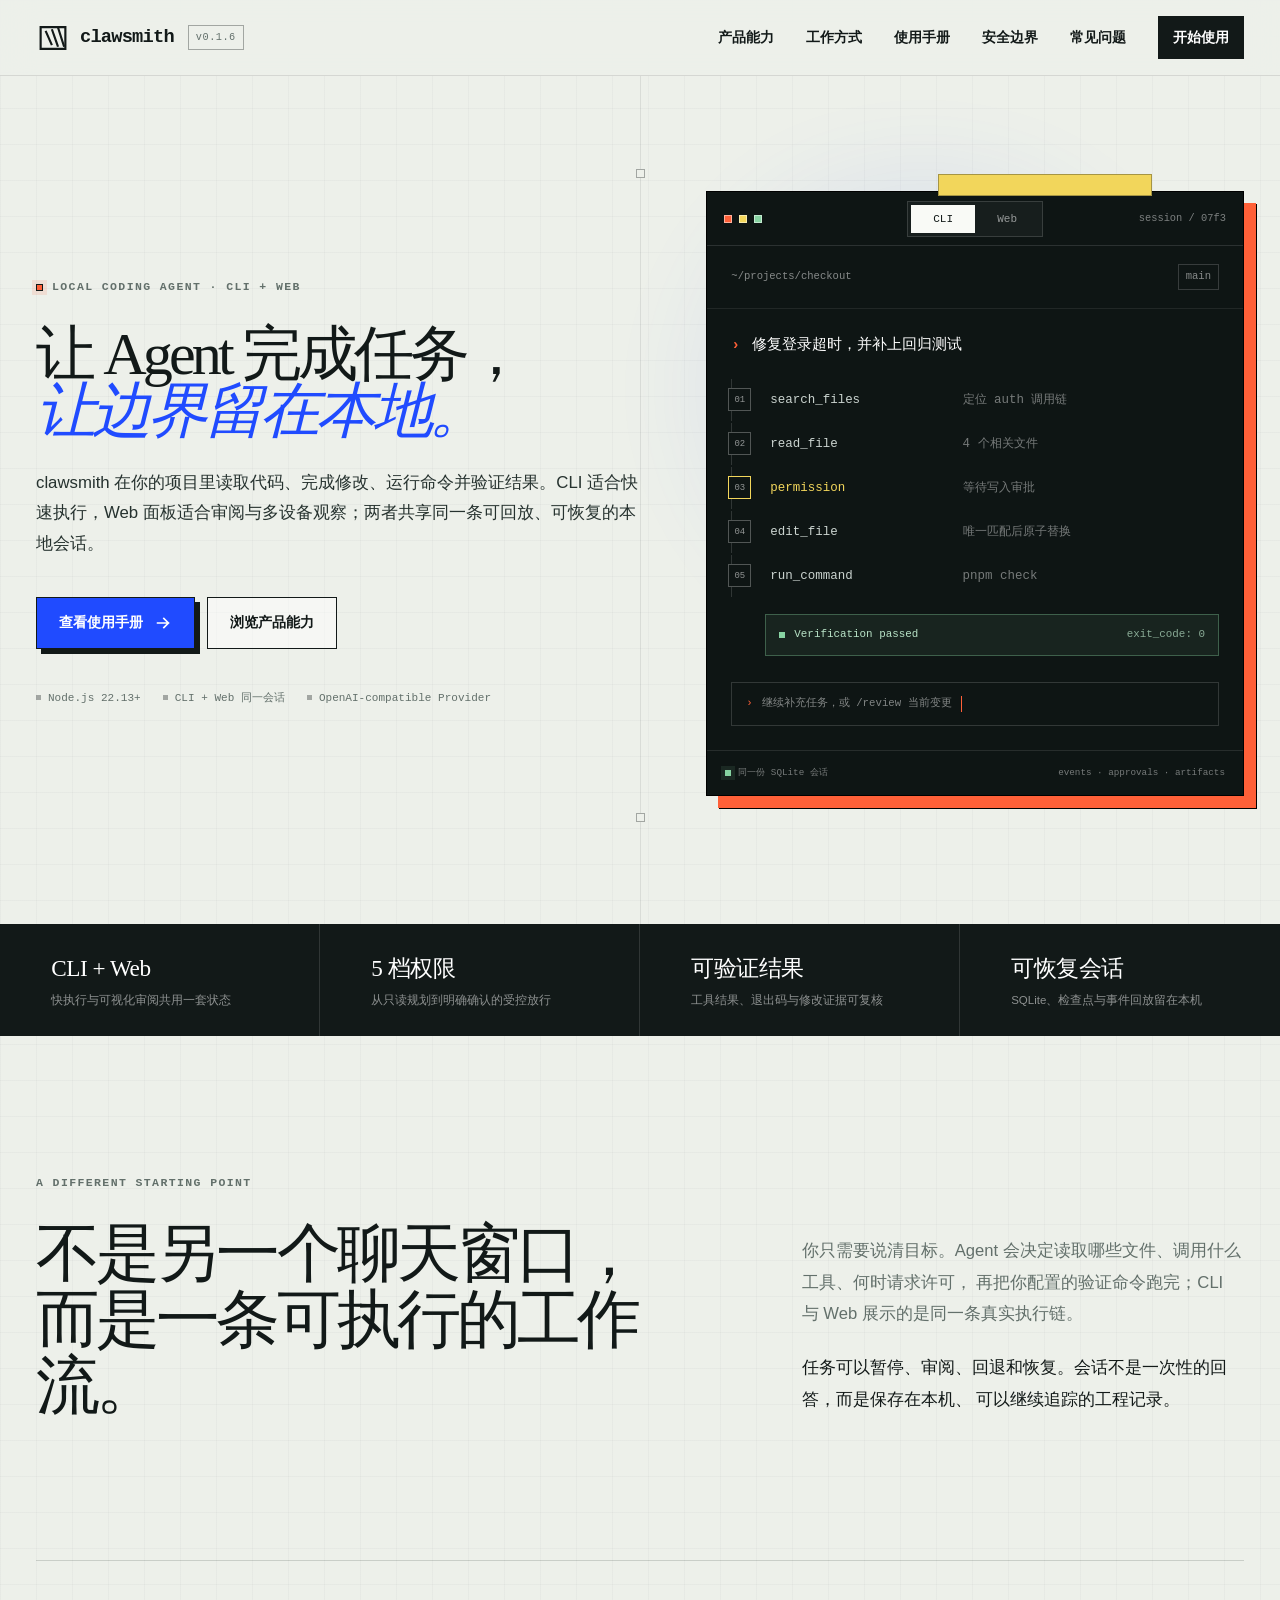
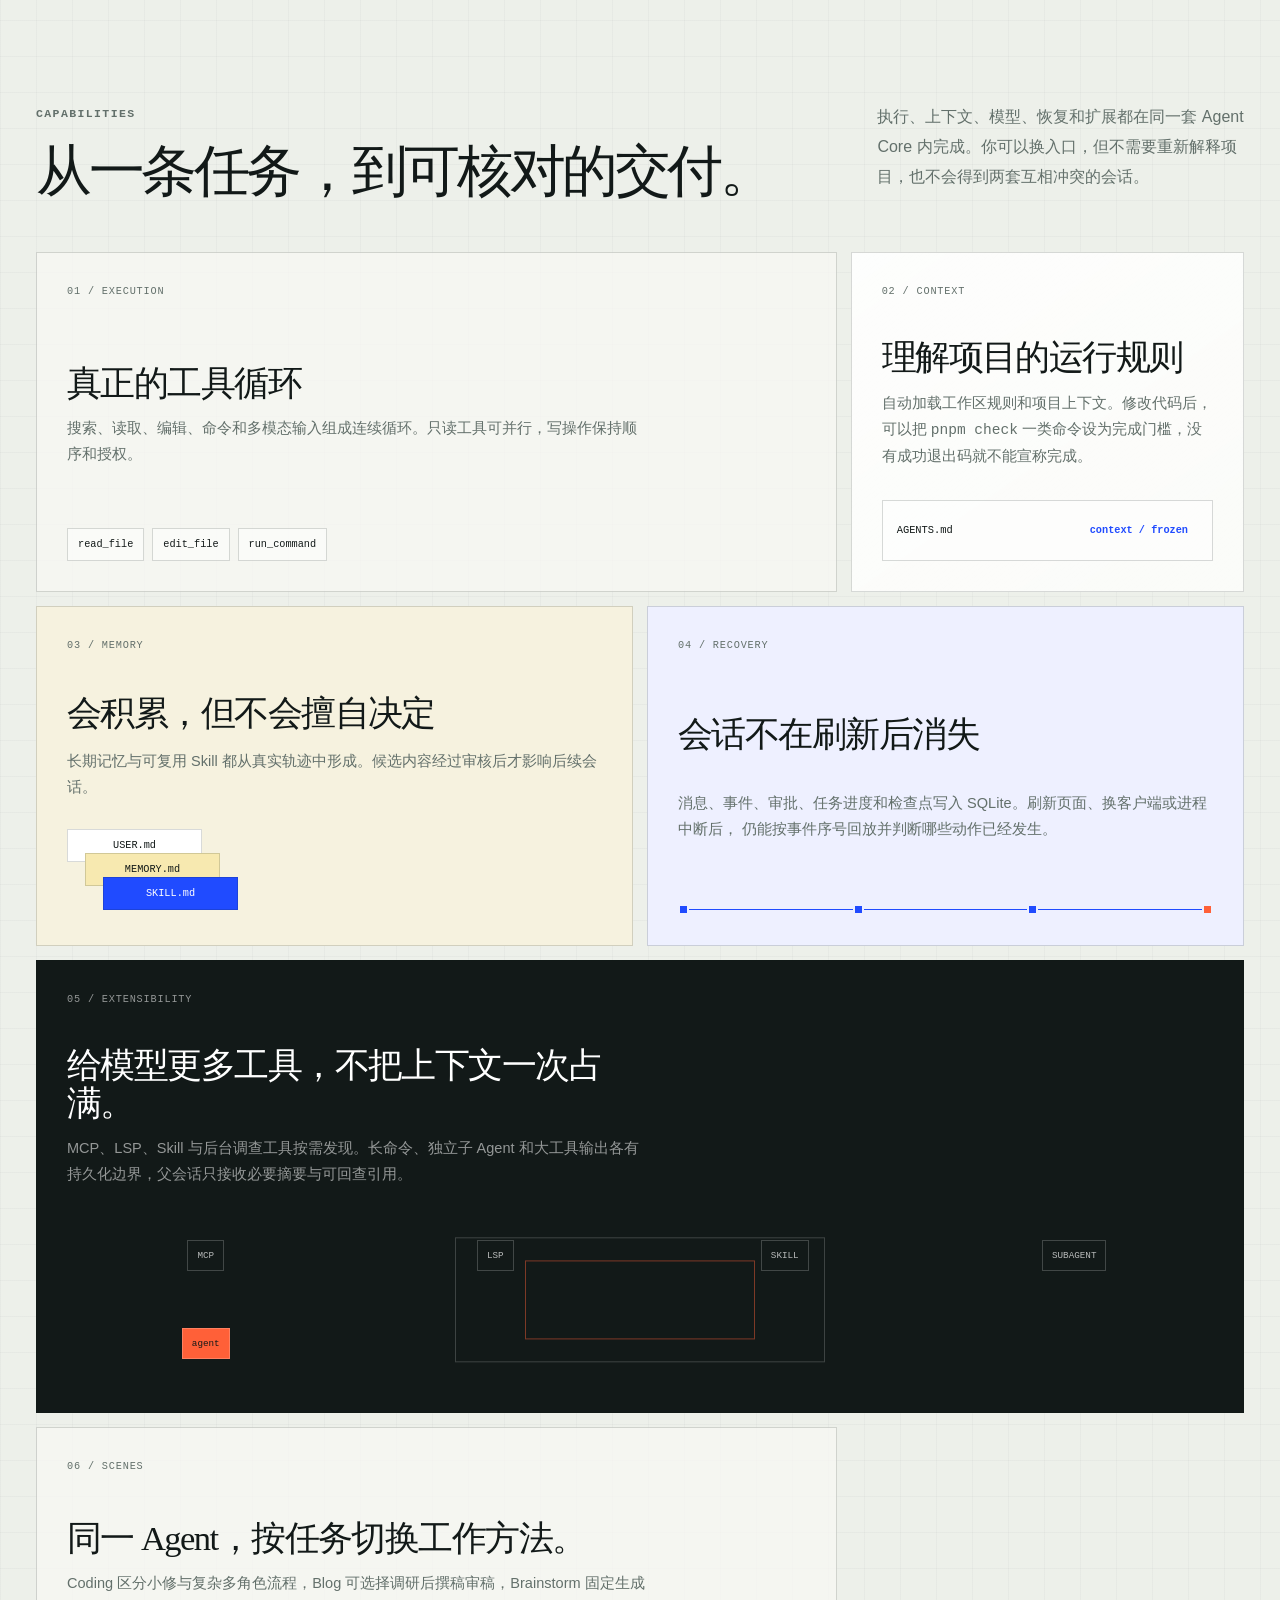
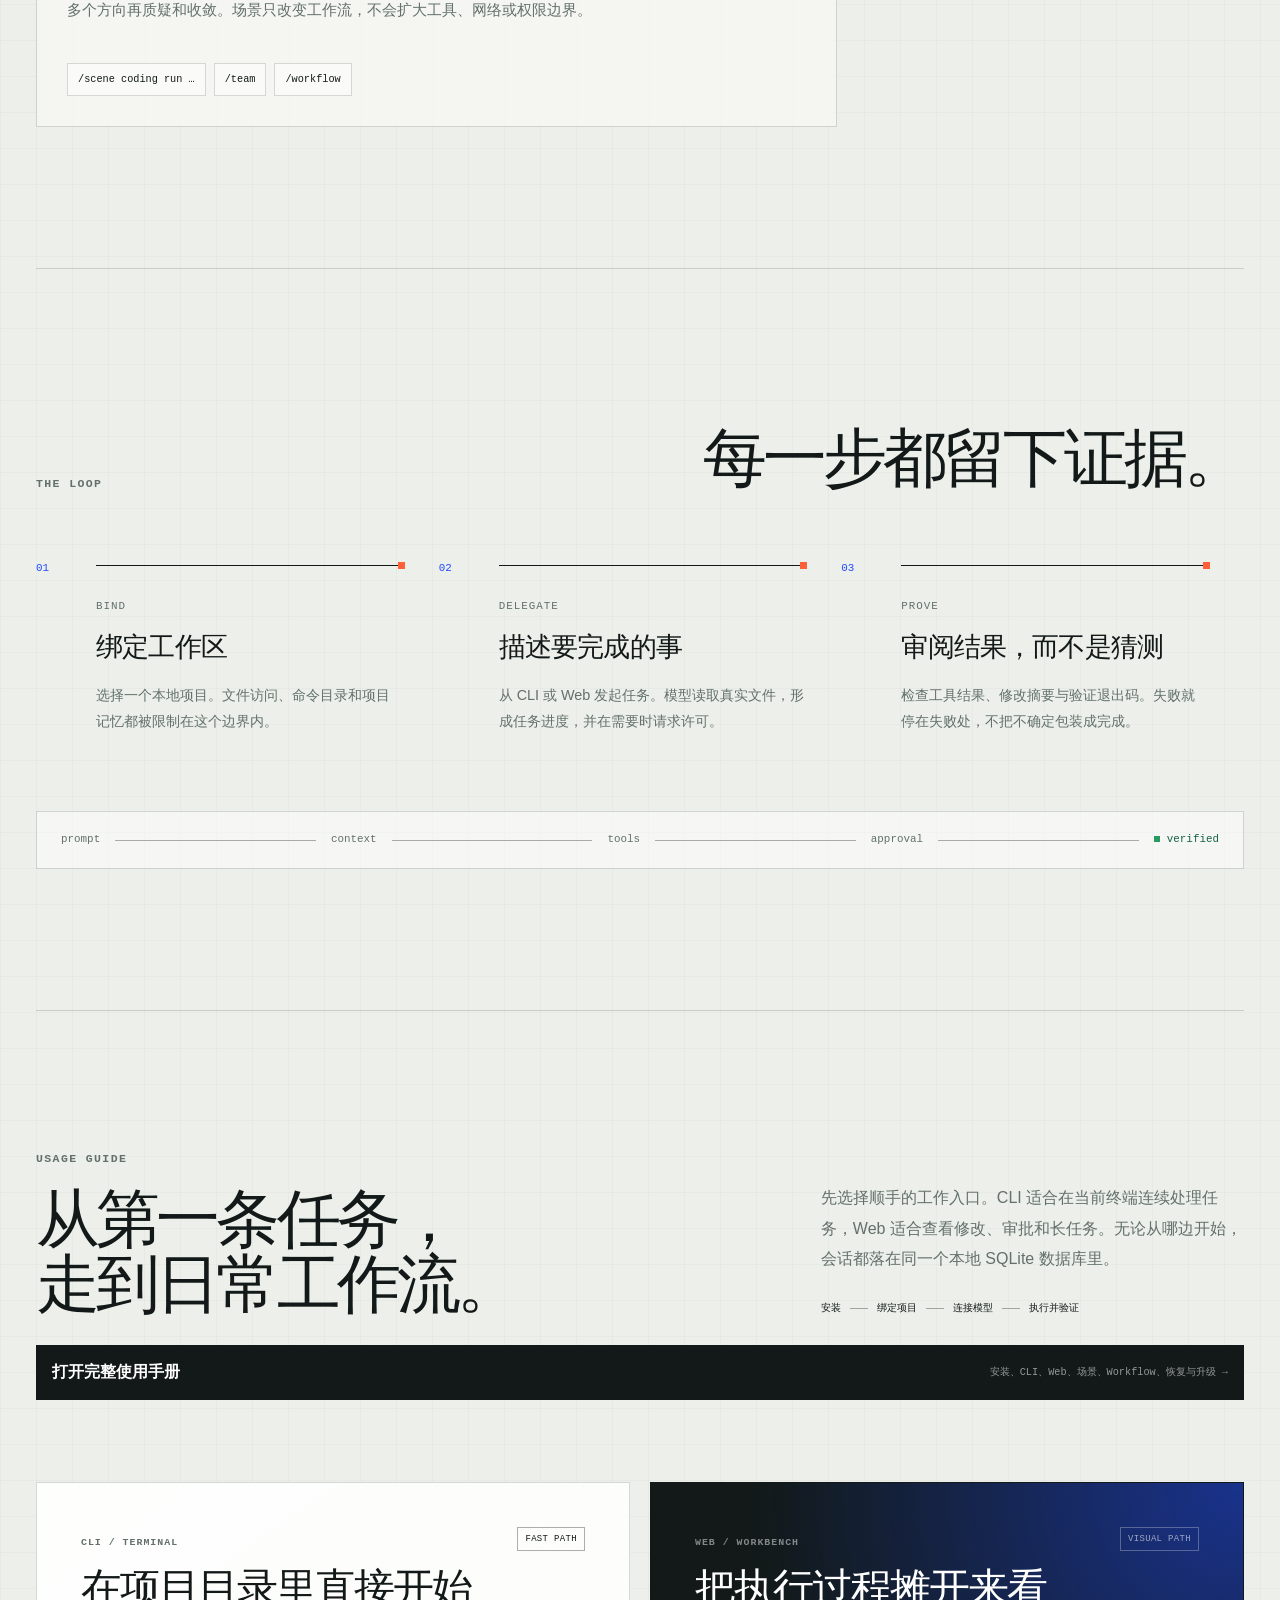
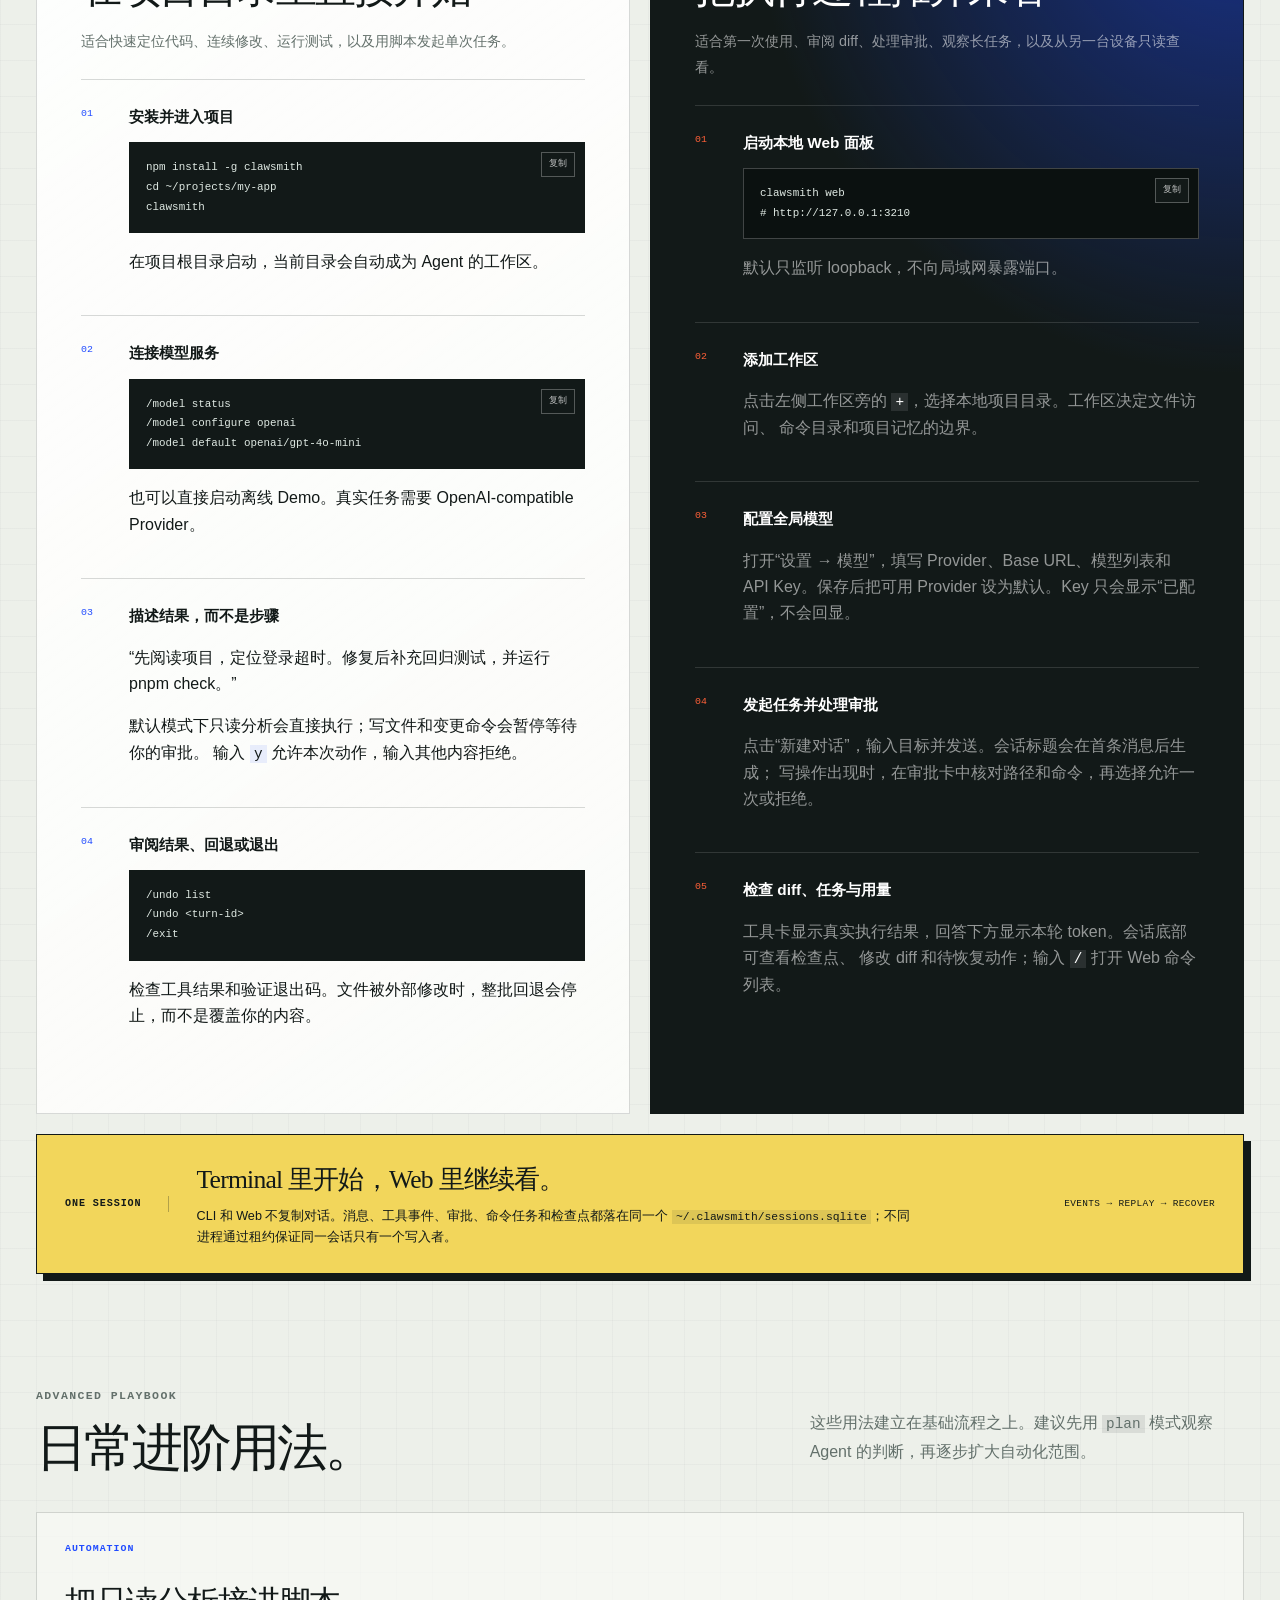
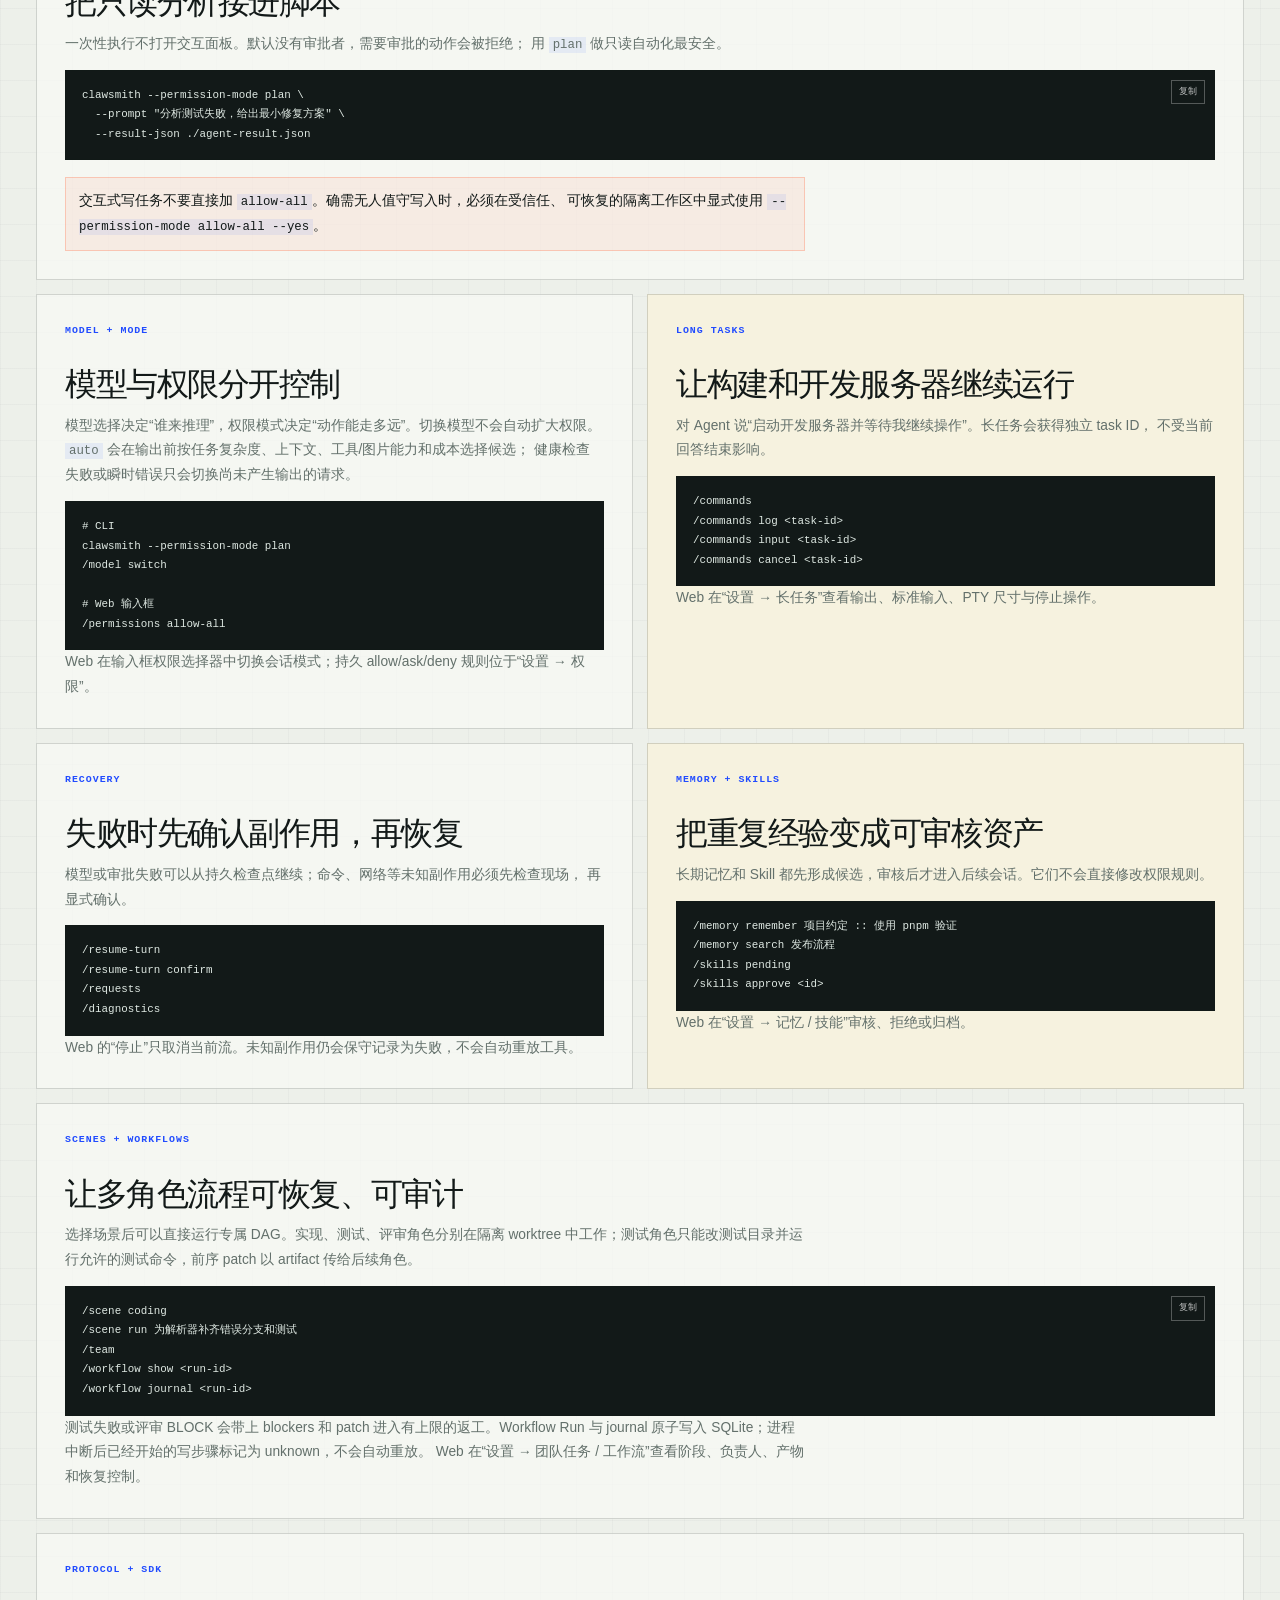
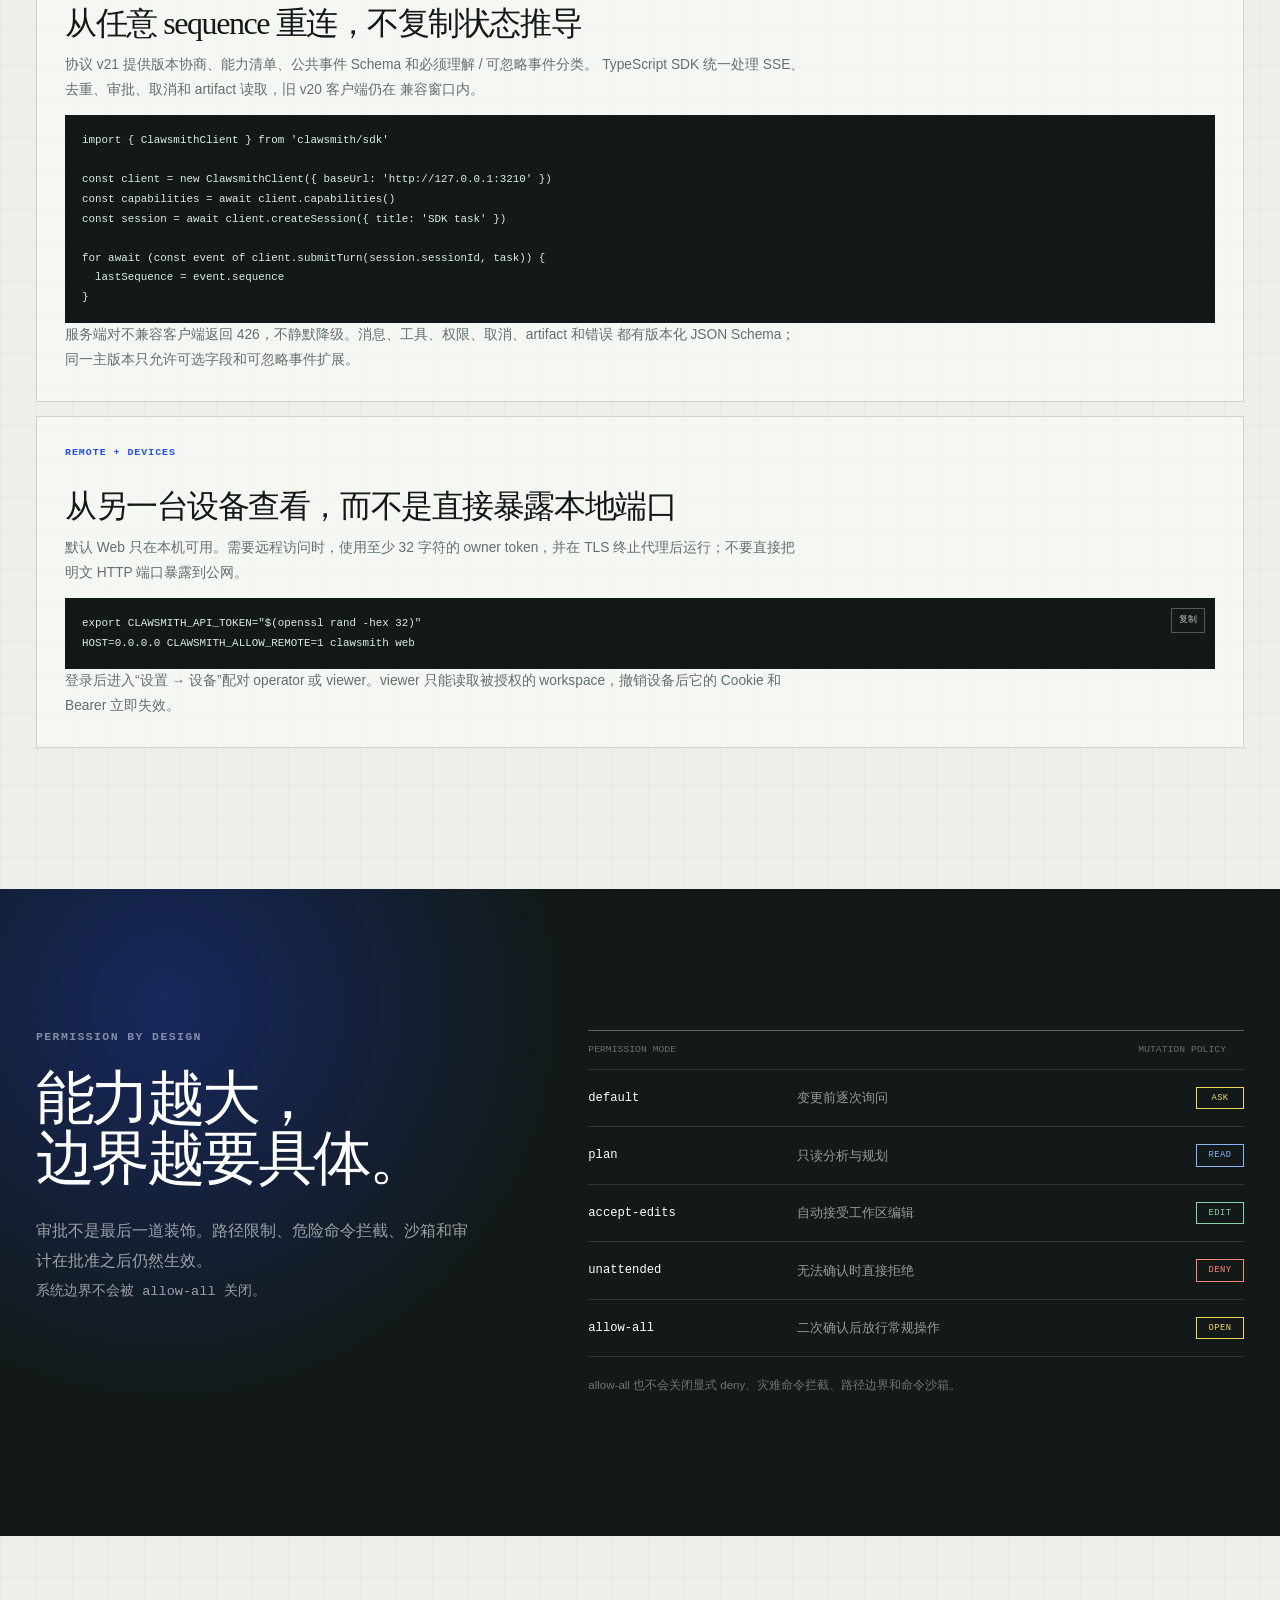
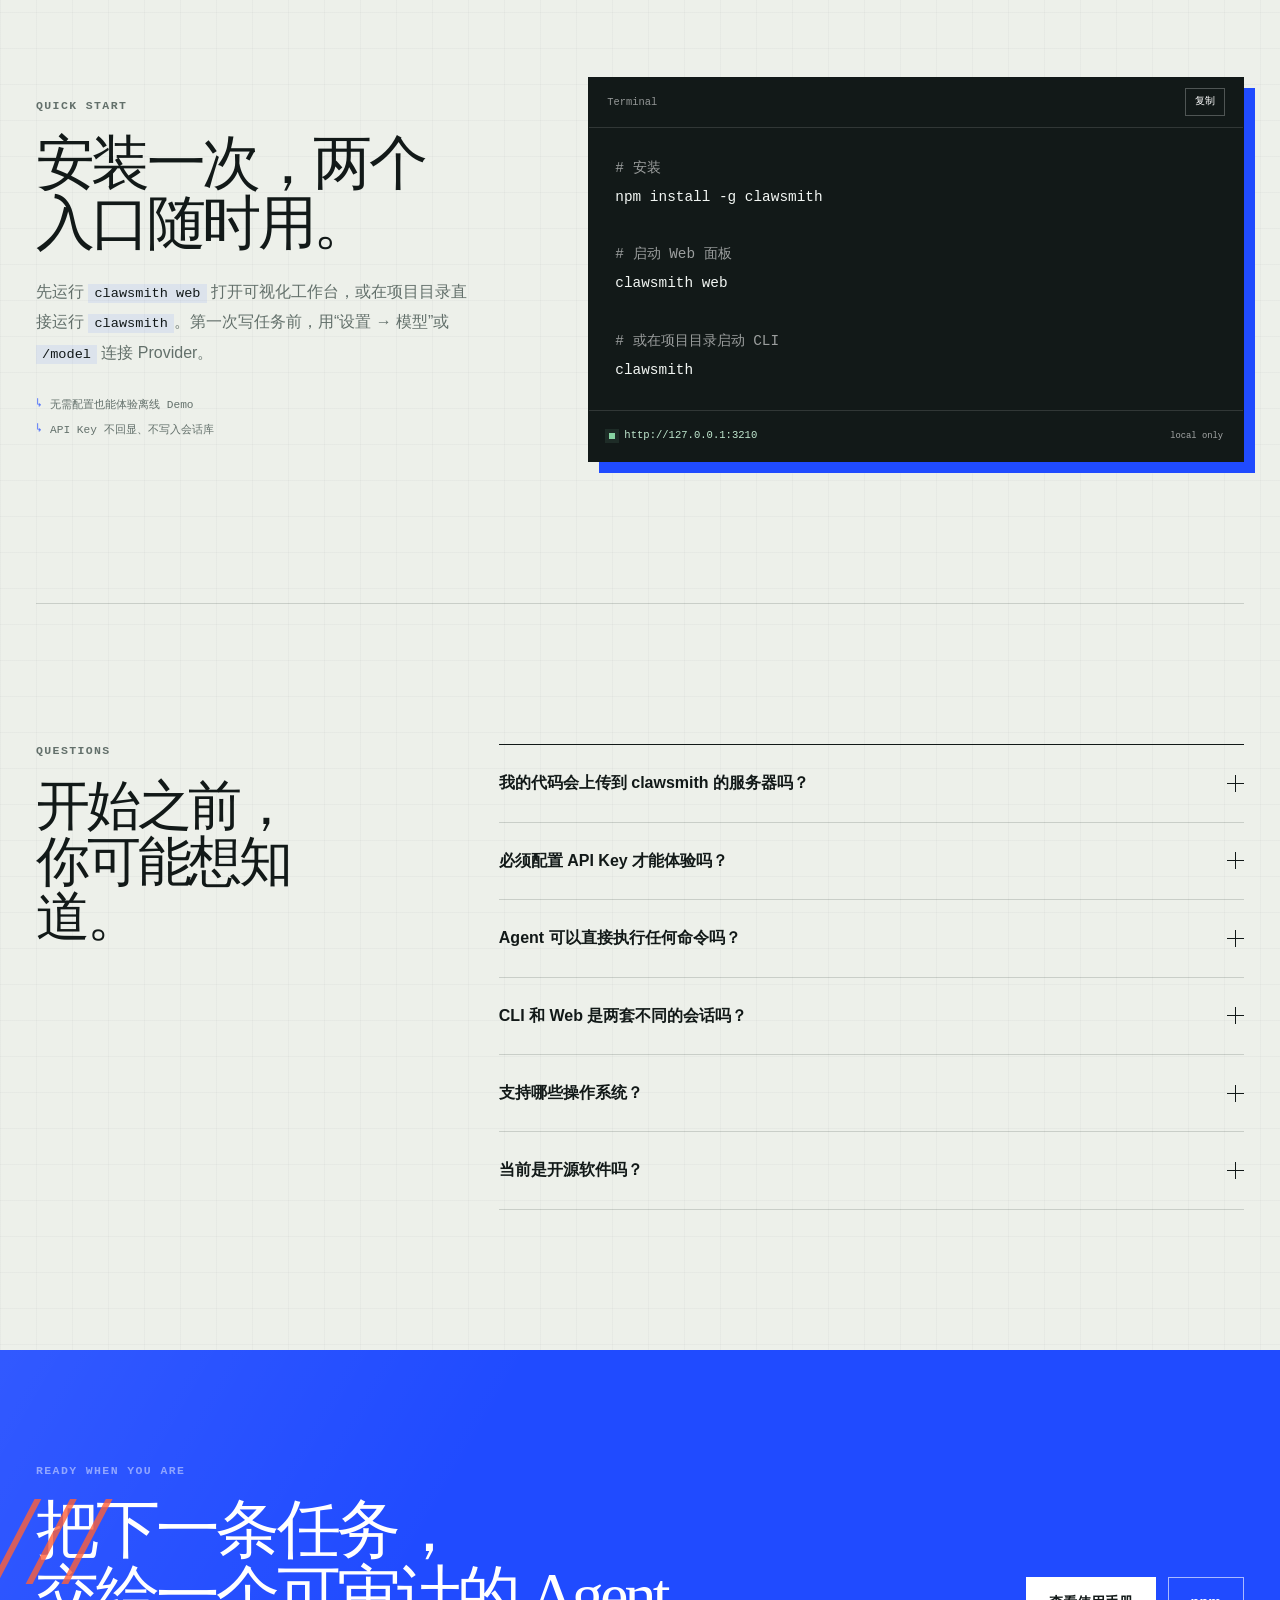
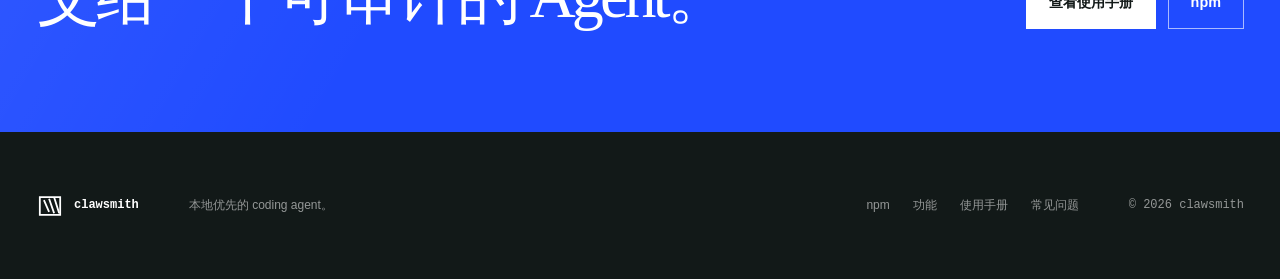
==== commit 0d5a91f8: "chore: release website v0.1.6" ====
--- a/index.html
+++ b/index.html
@@ -38,7 +38,7 @@
         "applicationCategory": "DeveloperApplication",
         "operatingSystem": "macOS, Linux, Windows",
         "description": "本地优先的 coding agent，用 CLI 或 Web 完成代码修改、命令执行、验证与恢复，并保留完整审批轨迹。",
-        "softwareVersion": "0.1.5",
+        "softwareVersion": "0.1.6",
         "offers": {
           "@type": "Offer",
           "price": "0",
@@ -83,13 +83,13 @@
     <a class="skip-link" href="#main">跳到主要内容</a>
 
     <header class="site-header" data-header>
-      <a class="brand" href="#top" aria-label="clawsmith v0.1.5 首页">
+      <a class="brand" href="#top" aria-label="clawsmith v0.1.6 首页">
         <svg class="brand-mark" viewBox="0 0 44 44" aria-hidden="true">
           <path d="M6 8h32v28H6z" />
           <path d="M13 14 20 30M21 12l7 20M29 10l7 22" />
         </svg>
         <span class="brand-word">clawsmith</span>
-        <span class="brand-version">v0.1.5</span>
+        <span class="brand-version">v0.1.6</span>
       </a>
 
       <button
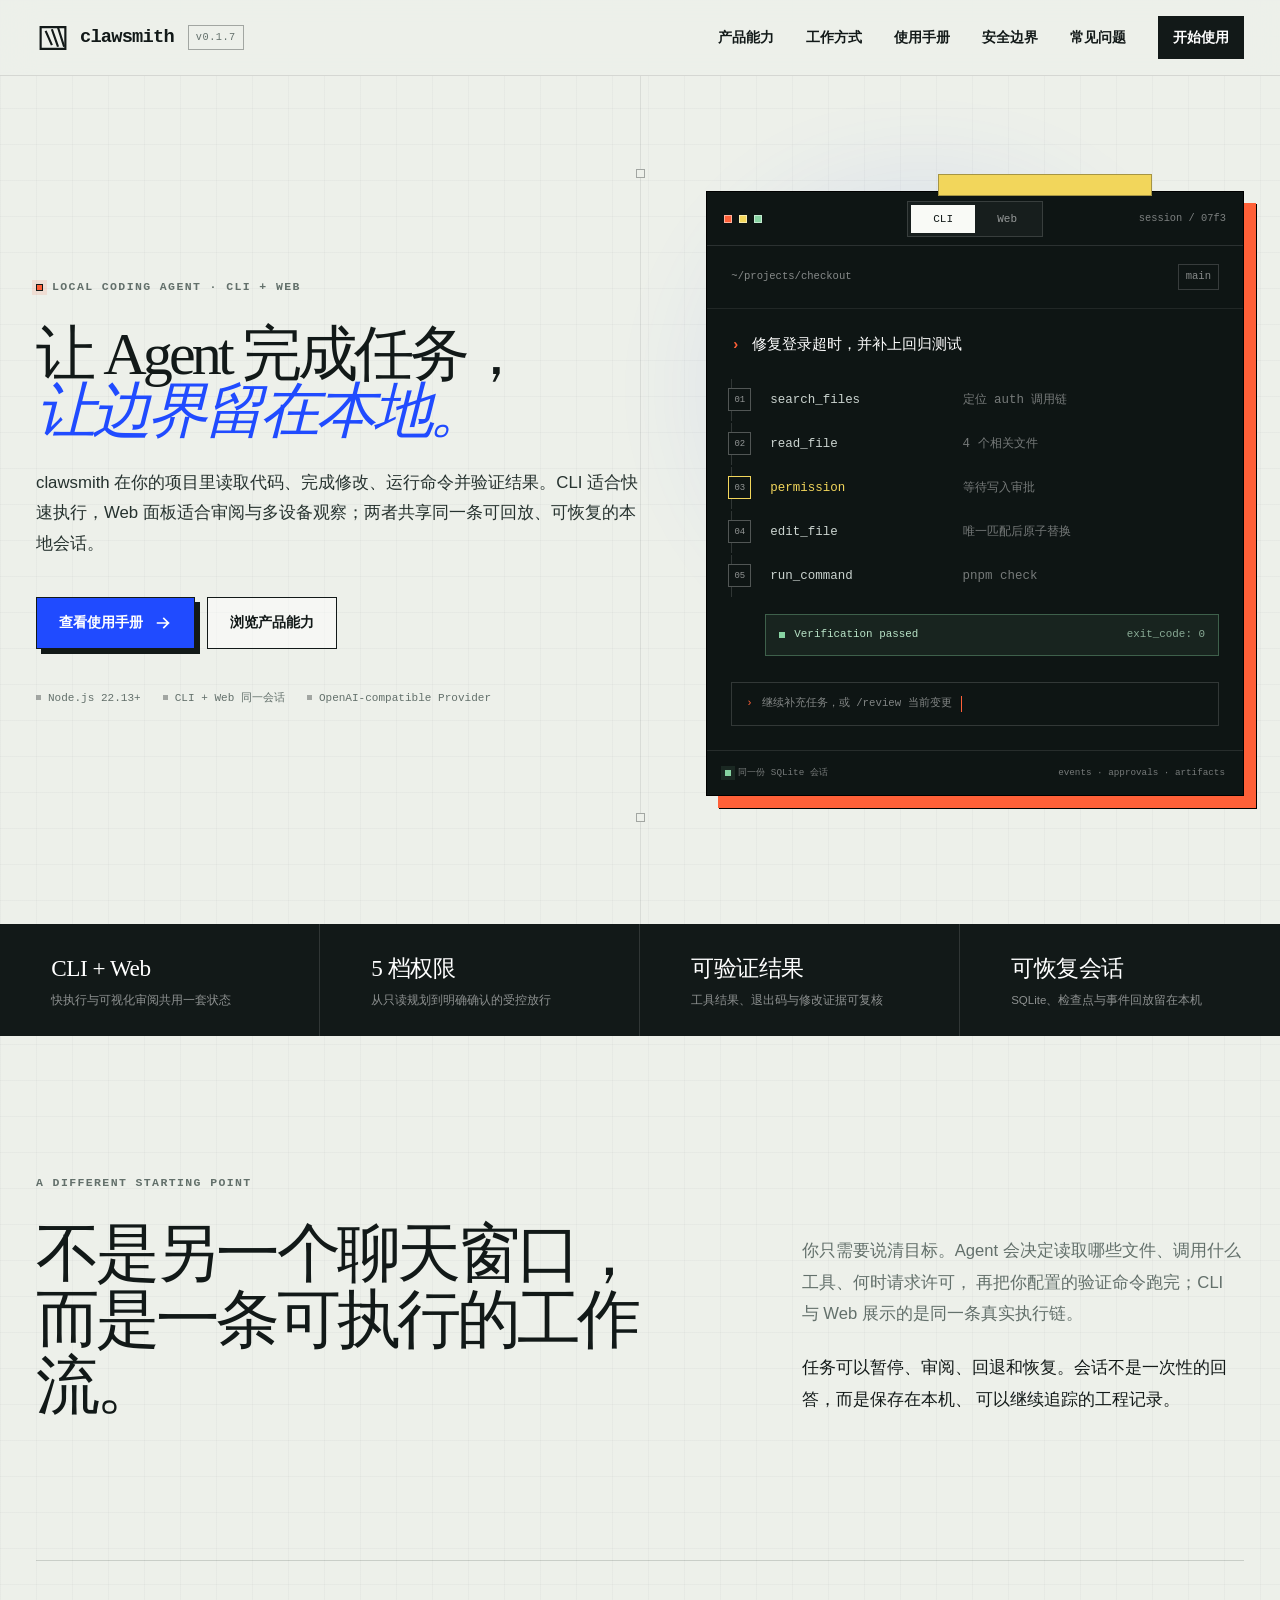
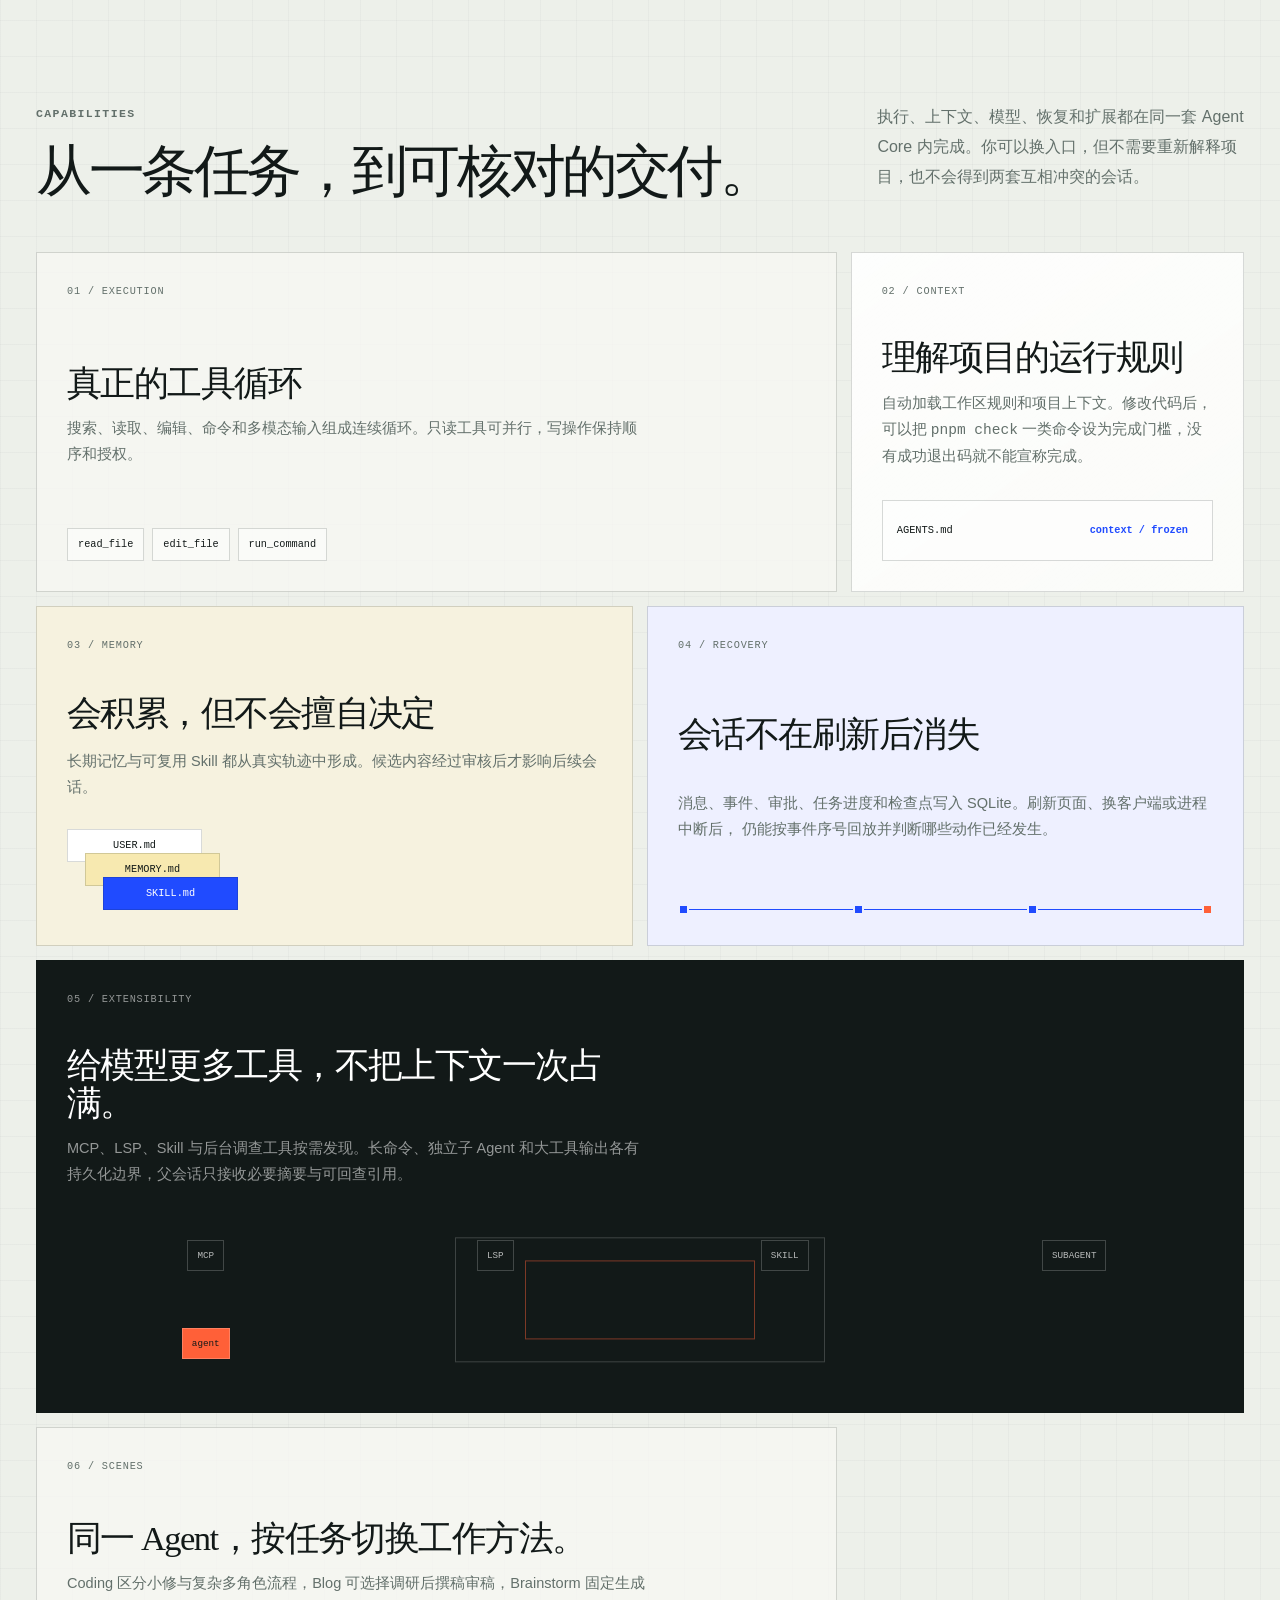
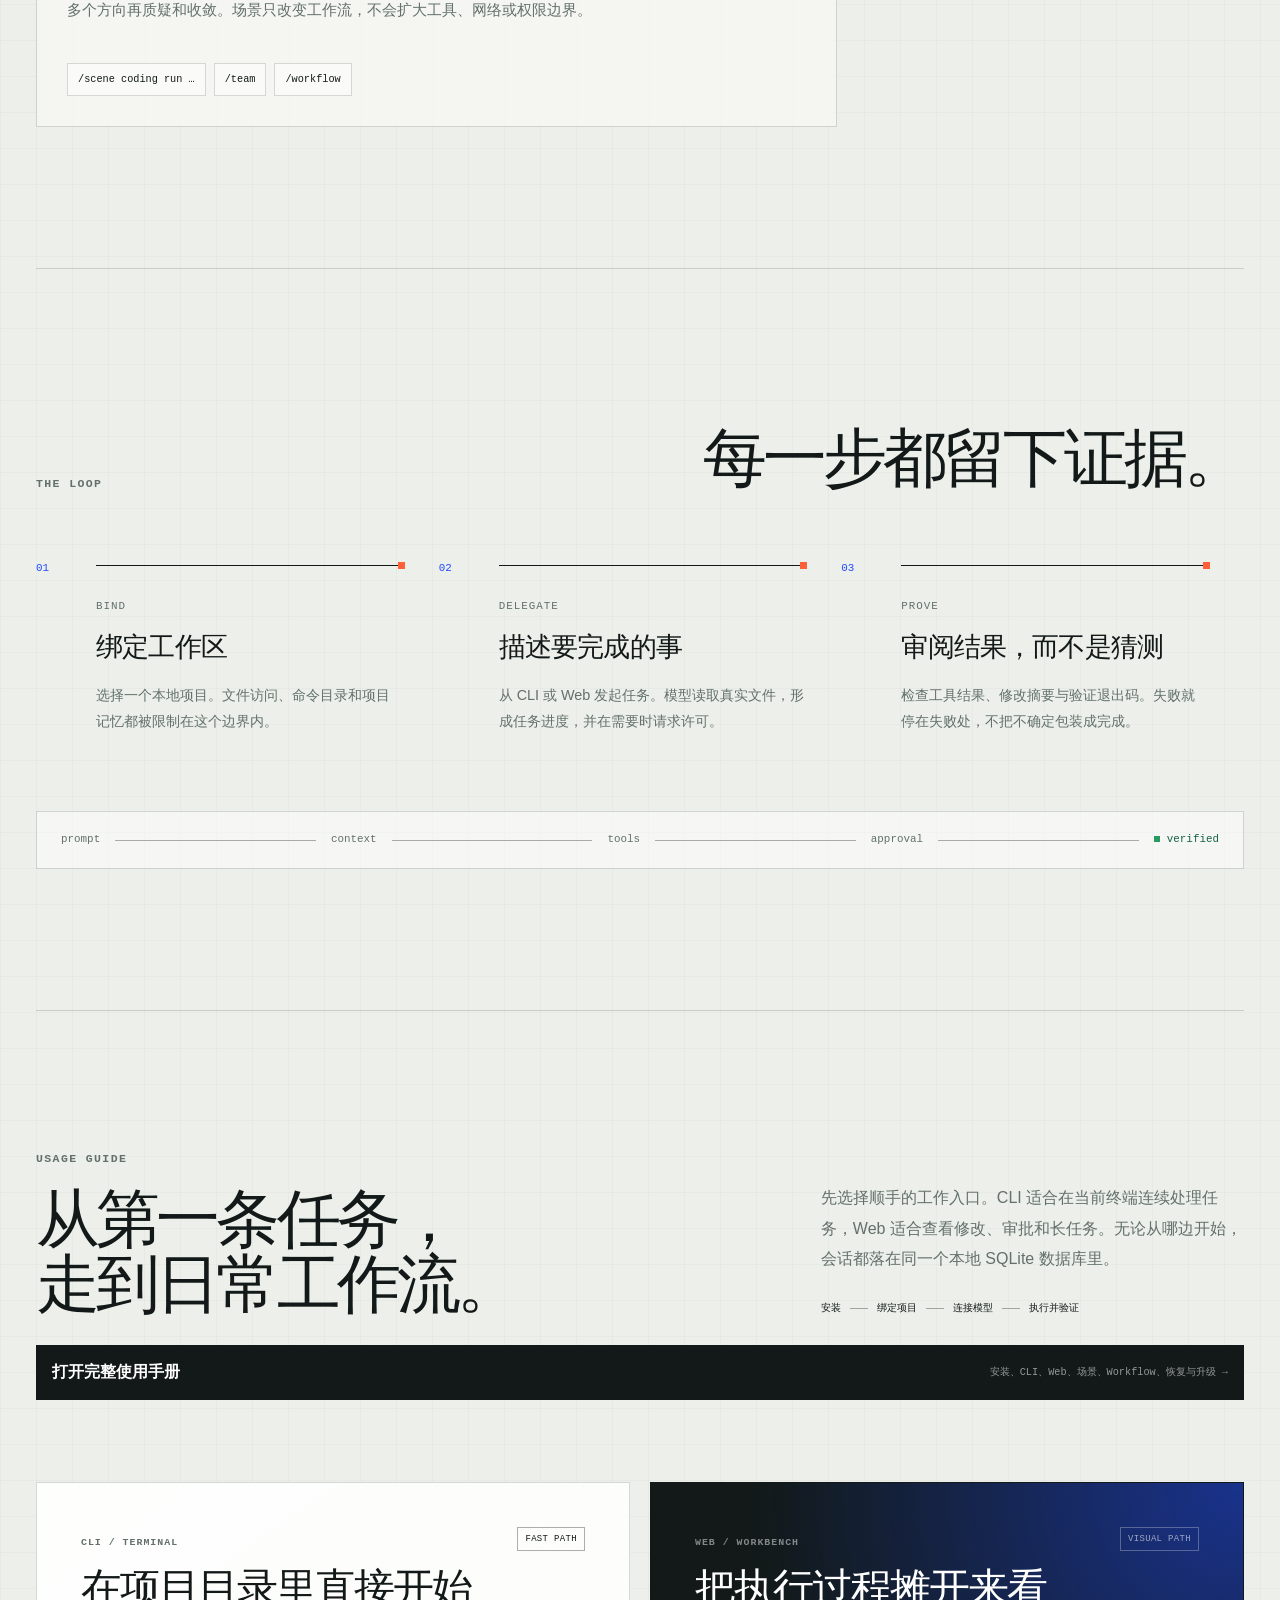
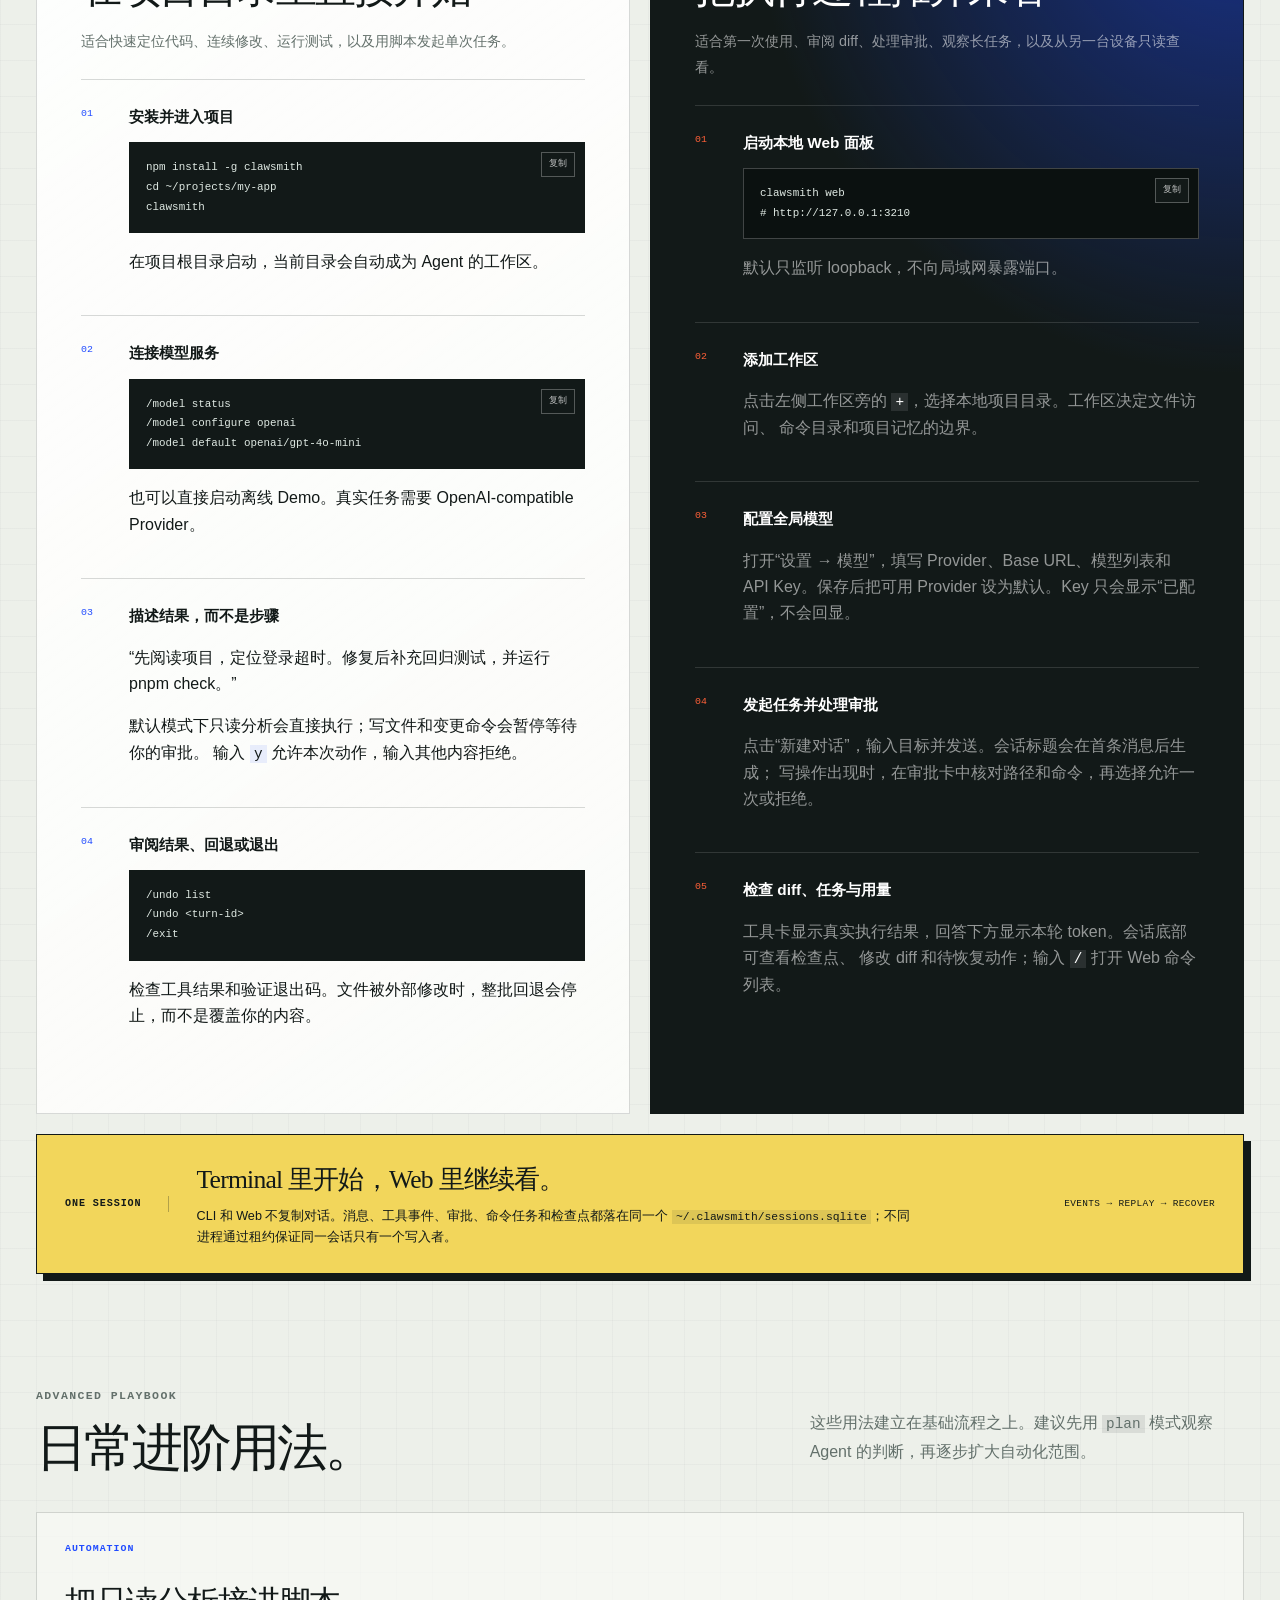
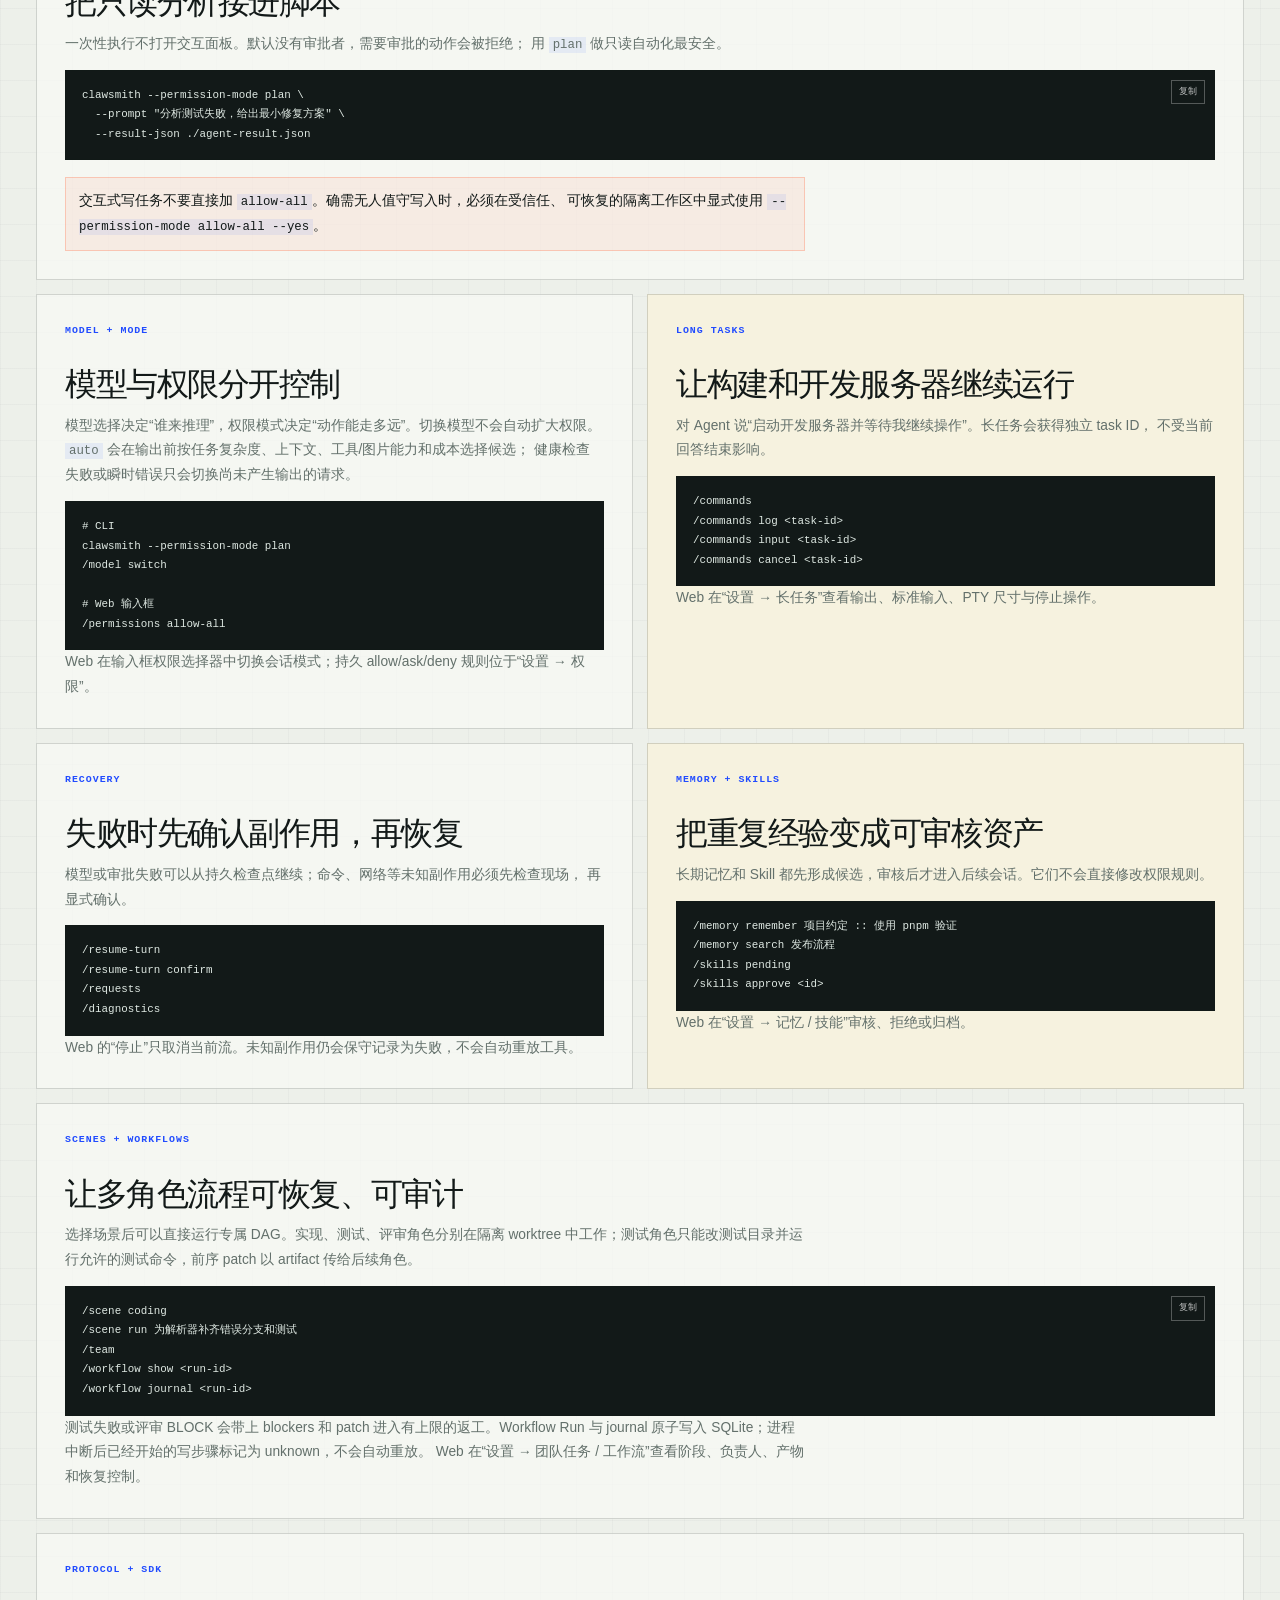
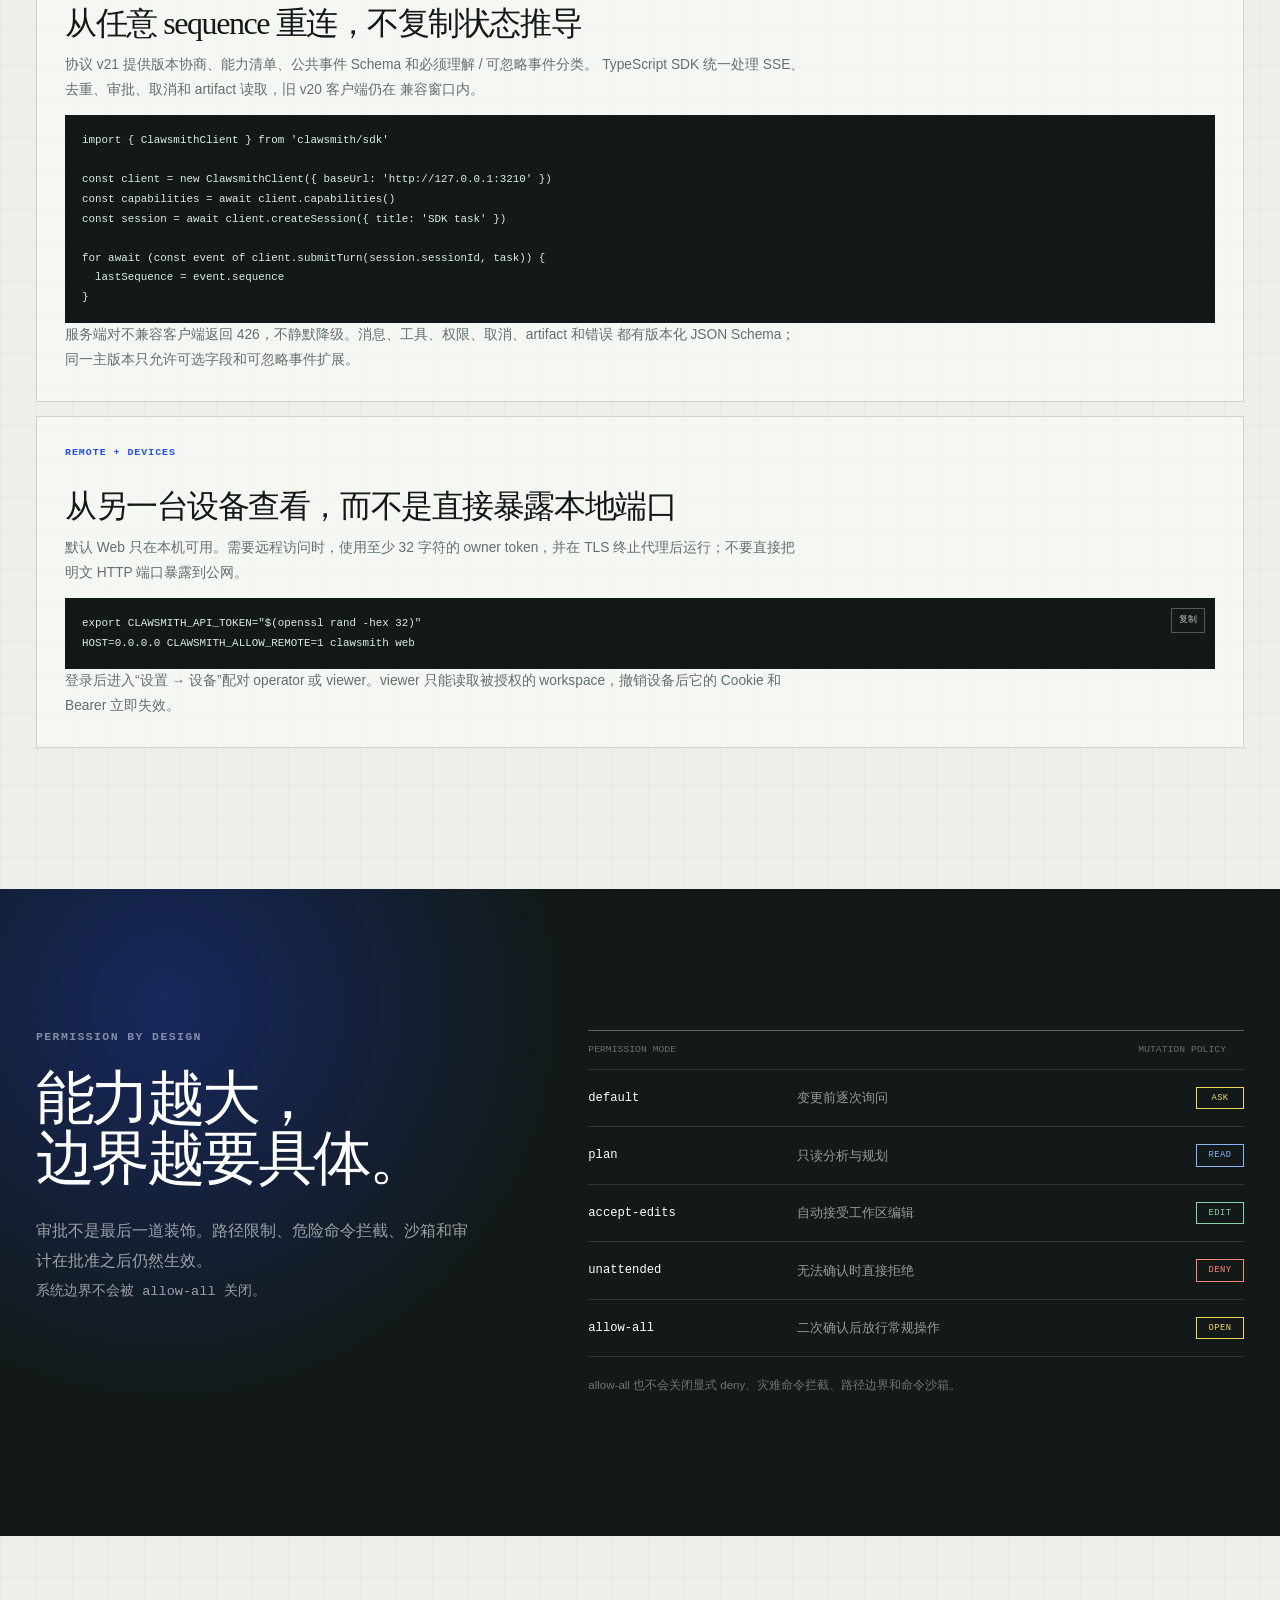
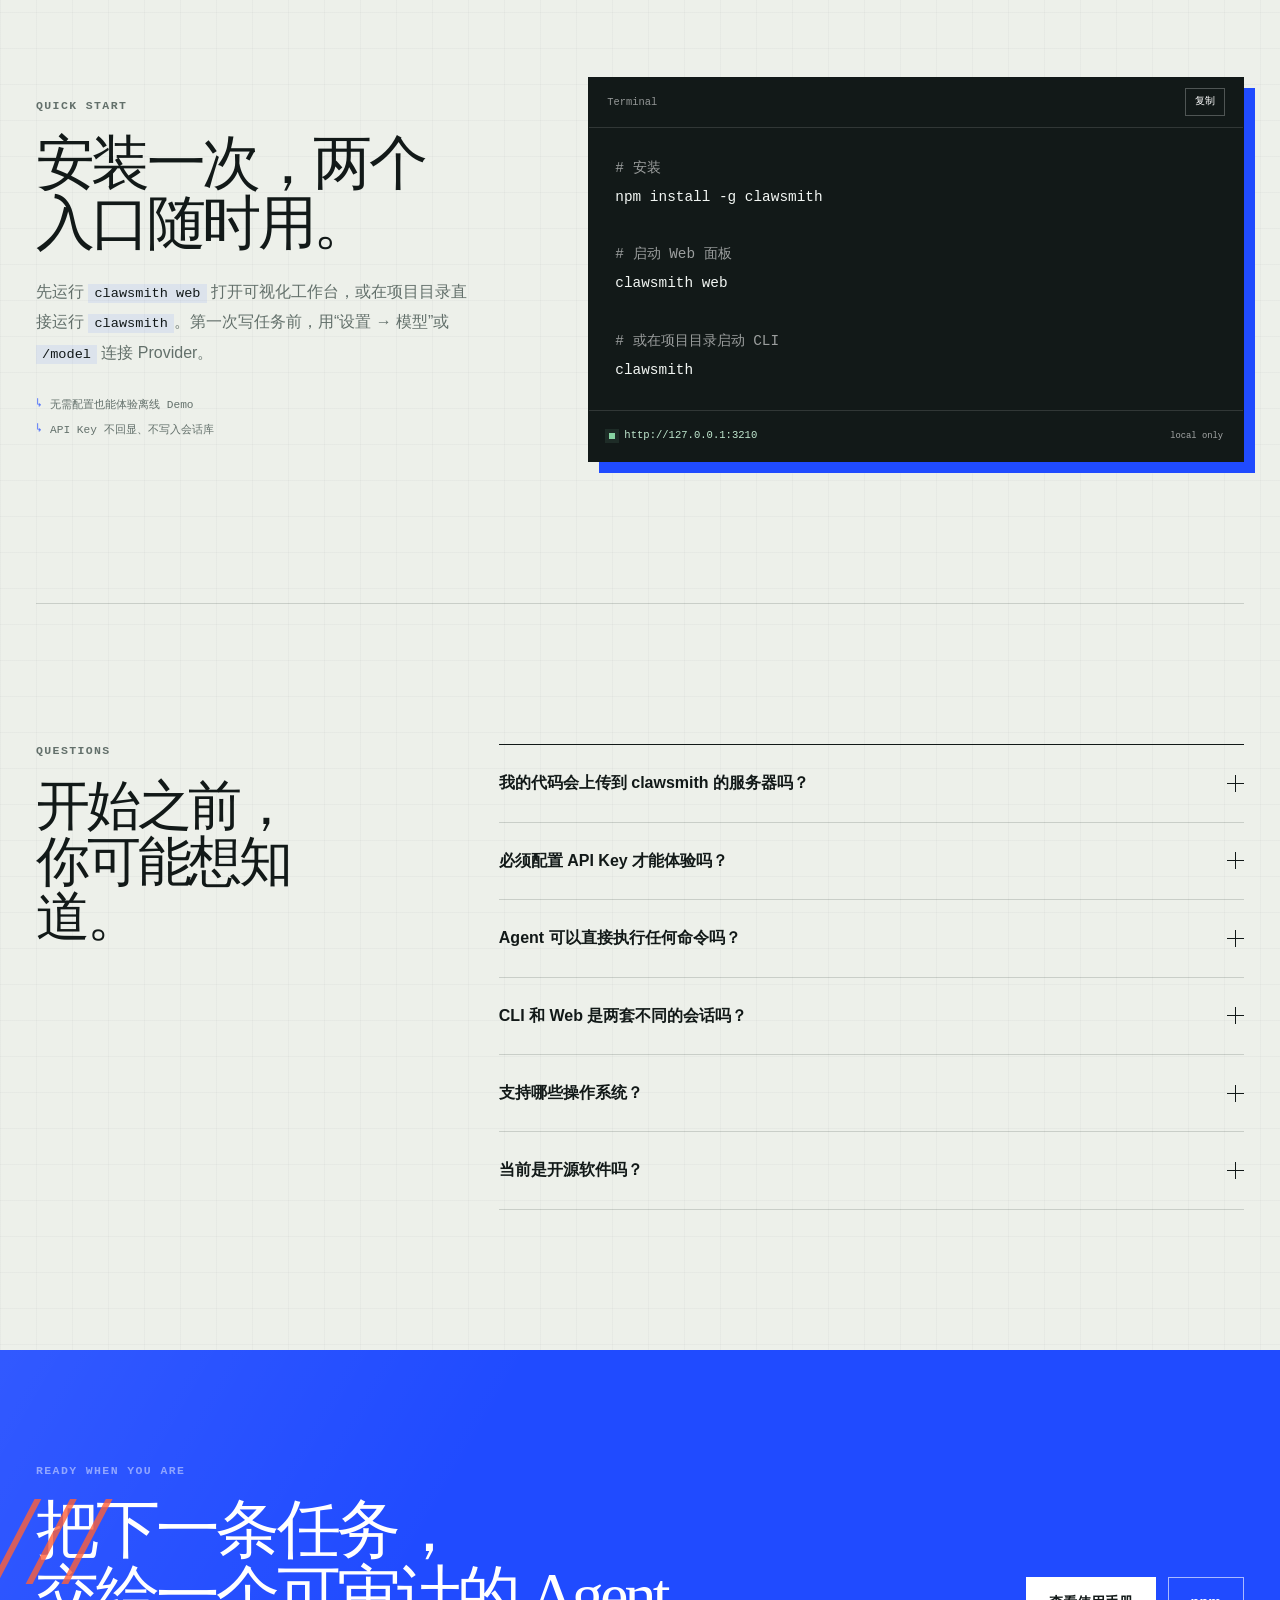
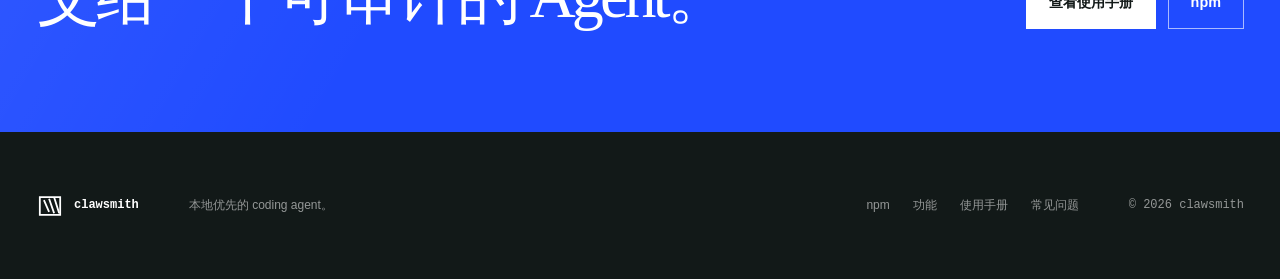
==== commit e0da60f3: "chore: sync website from 72fa77c" ====
--- a/index.html
+++ b/index.html
@@ -38,7 +38,7 @@
         "applicationCategory": "DeveloperApplication",
         "operatingSystem": "macOS, Linux, Windows",
         "description": "本地优先的 coding agent，用 CLI 或 Web 完成代码修改、命令执行、验证与恢复，并保留完整审批轨迹。",
-        "softwareVersion": "0.1.6",
+        "softwareVersion": "0.1.7",
         "offers": {
           "@type": "Offer",
           "price": "0",
@@ -83,13 +83,13 @@
     <a class="skip-link" href="#main">跳到主要内容</a>
 
     <header class="site-header" data-header>
-      <a class="brand" href="#top" aria-label="clawsmith v0.1.6 首页">
+      <a class="brand" href="#top" aria-label="clawsmith v0.1.7 首页">
         <svg class="brand-mark" viewBox="0 0 44 44" aria-hidden="true">
           <path d="M6 8h32v28H6z" />
           <path d="M13 14 20 30M21 12l7 20M29 10l7 22" />
         </svg>
         <span class="brand-word">clawsmith</span>
-        <span class="brand-version">v0.1.6</span>
+        <span class="brand-version">v0.1.7</span>
       </a>
 
       <button
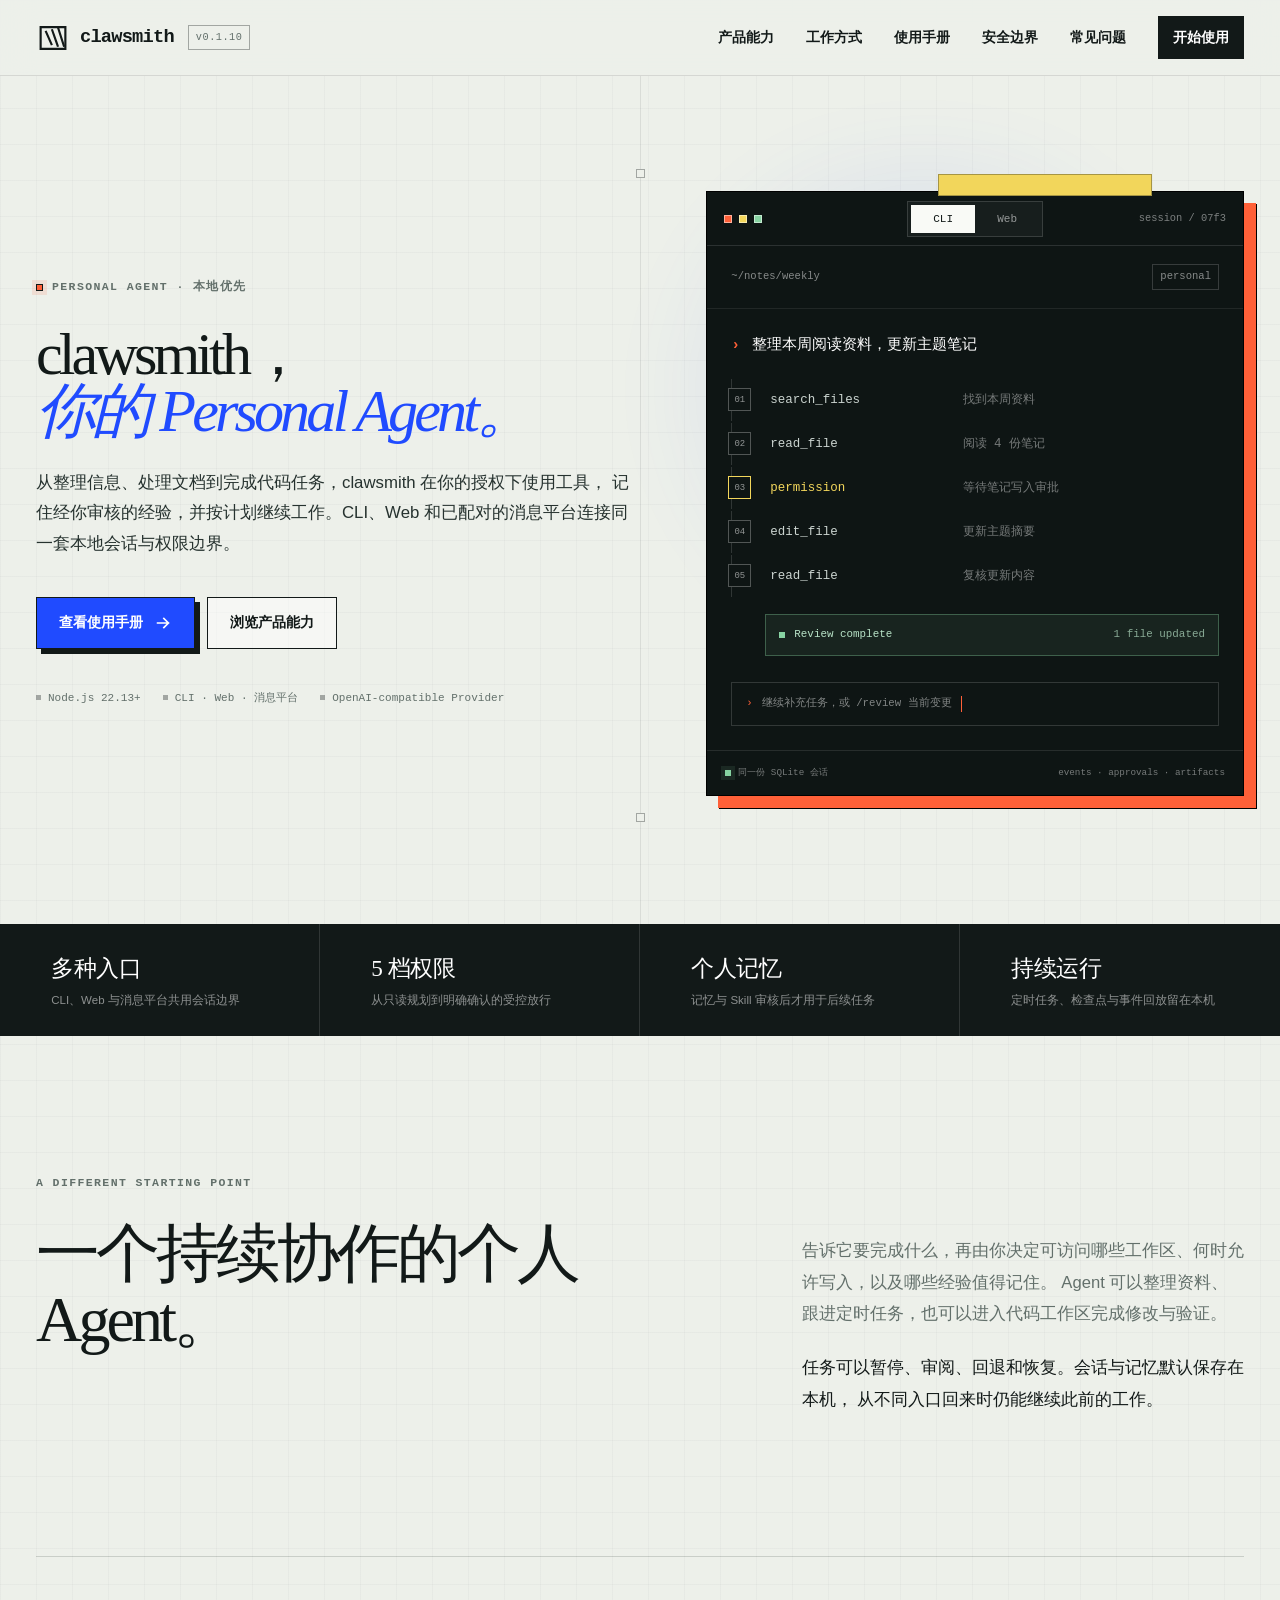
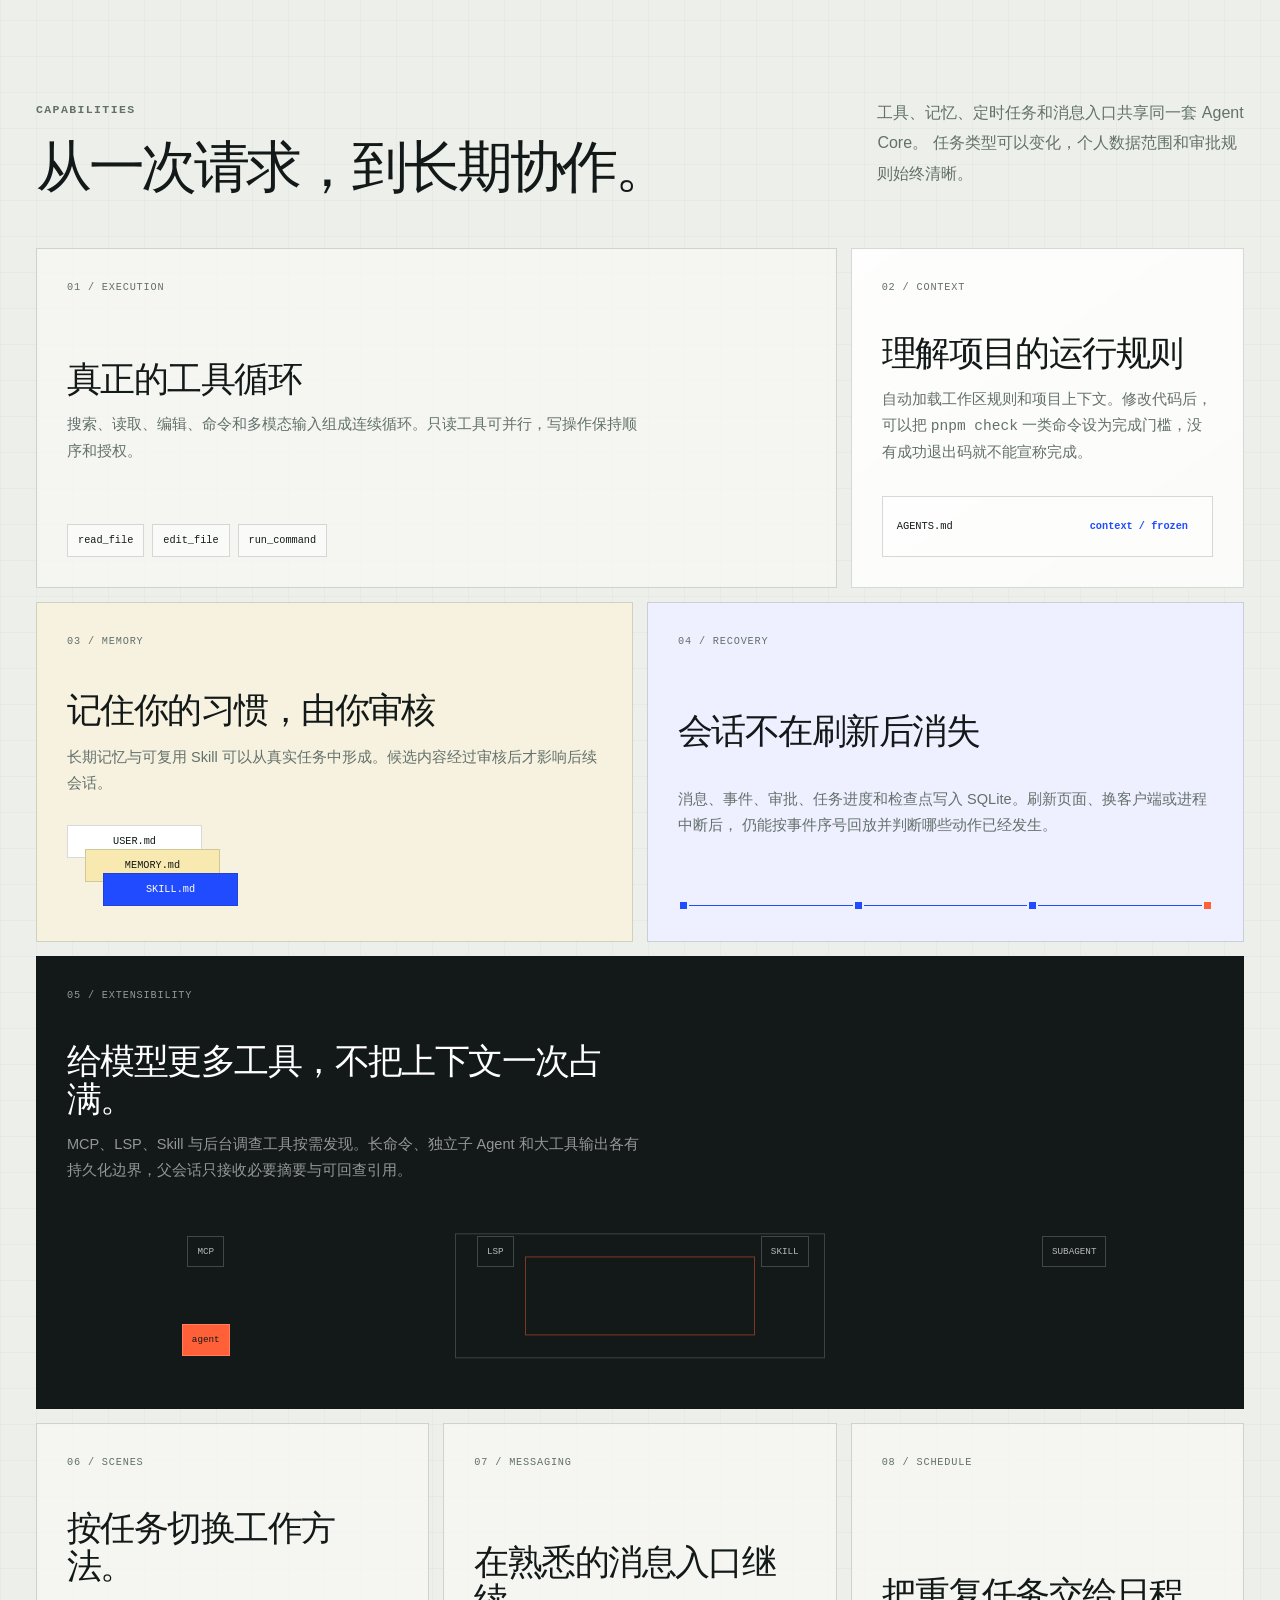
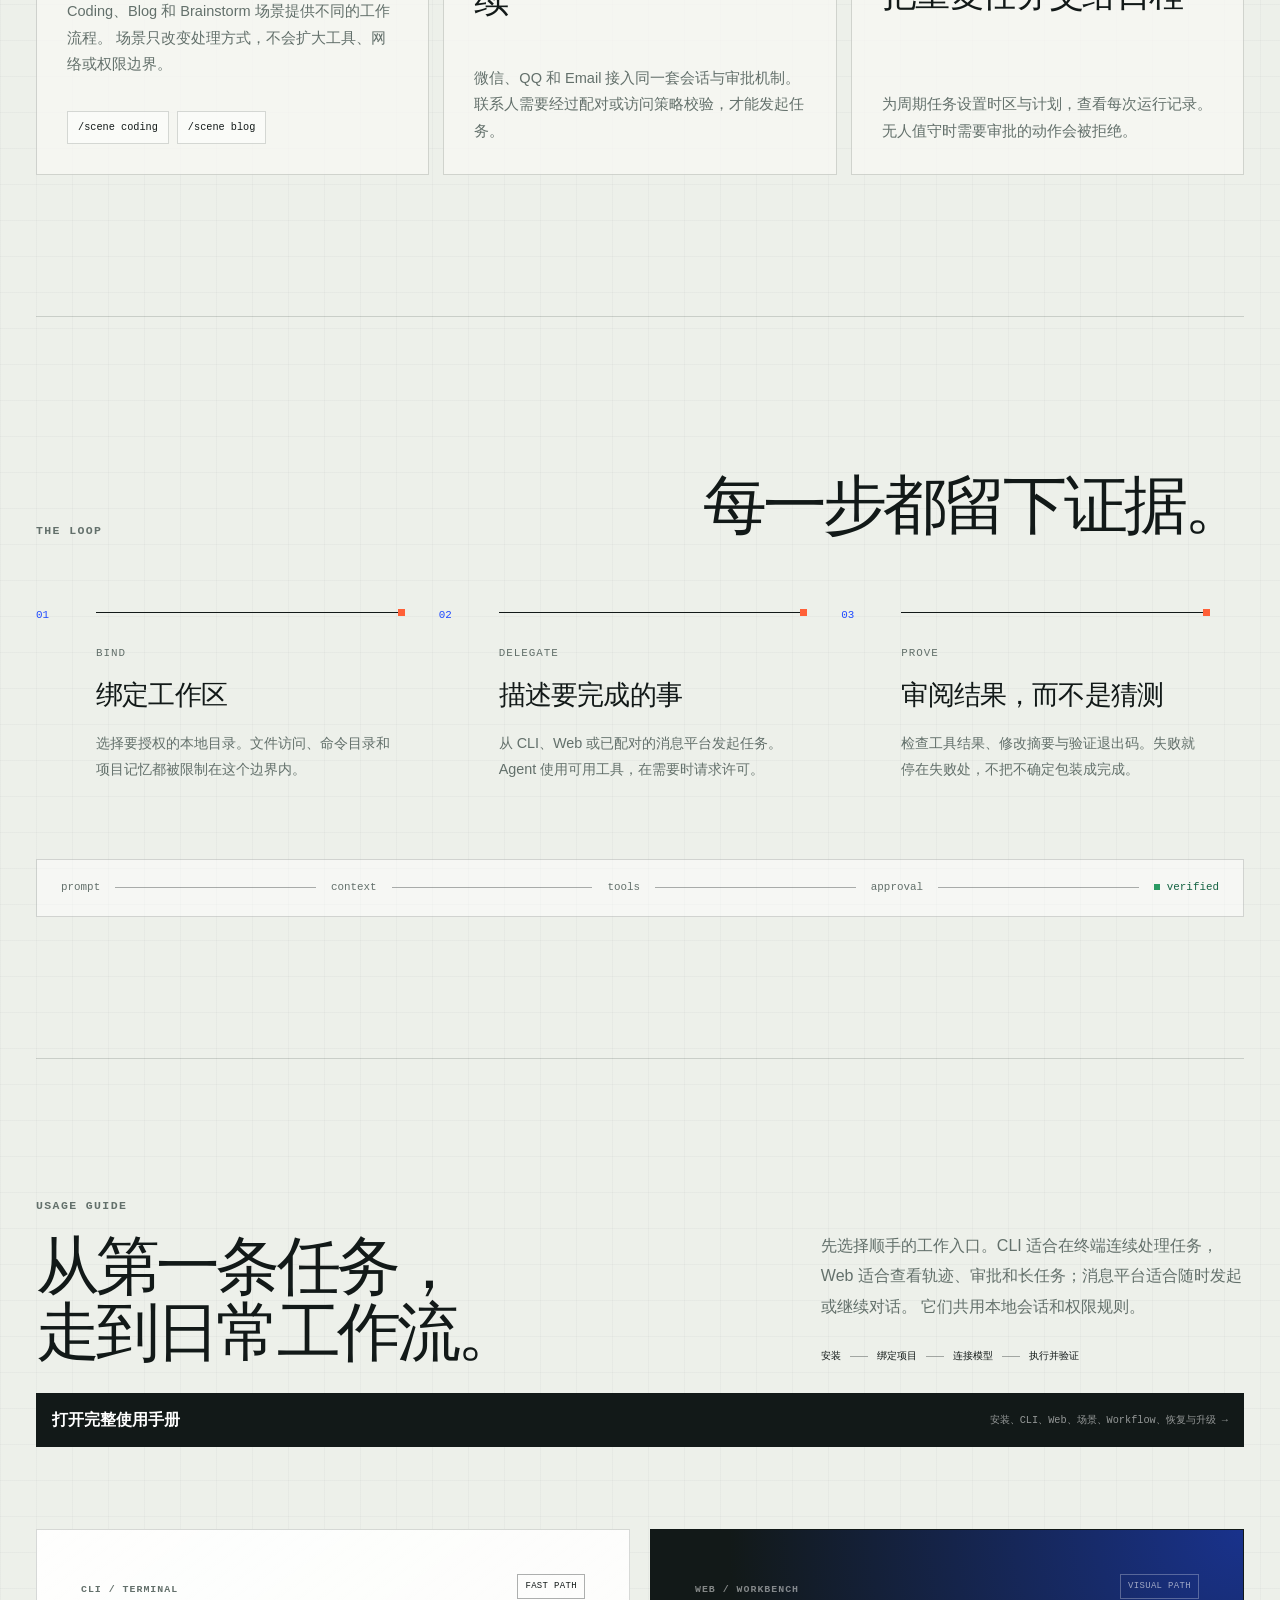
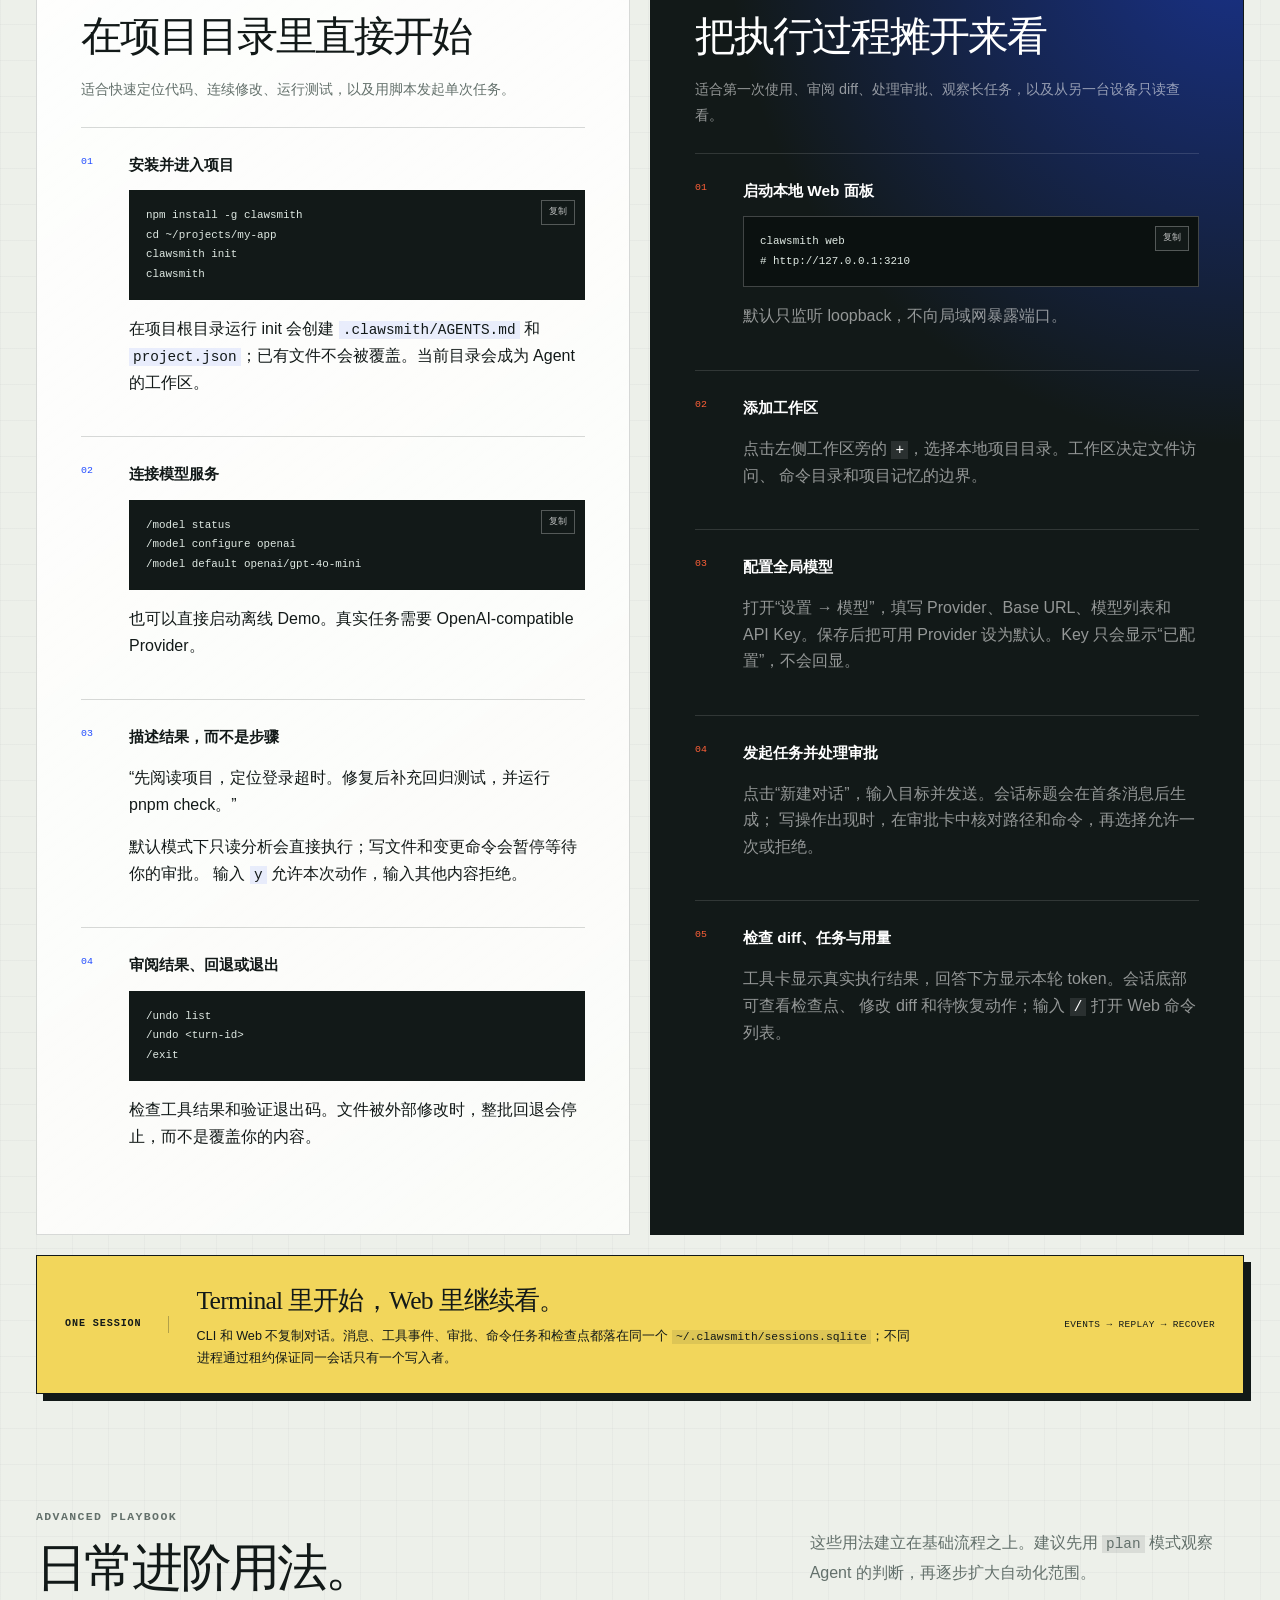
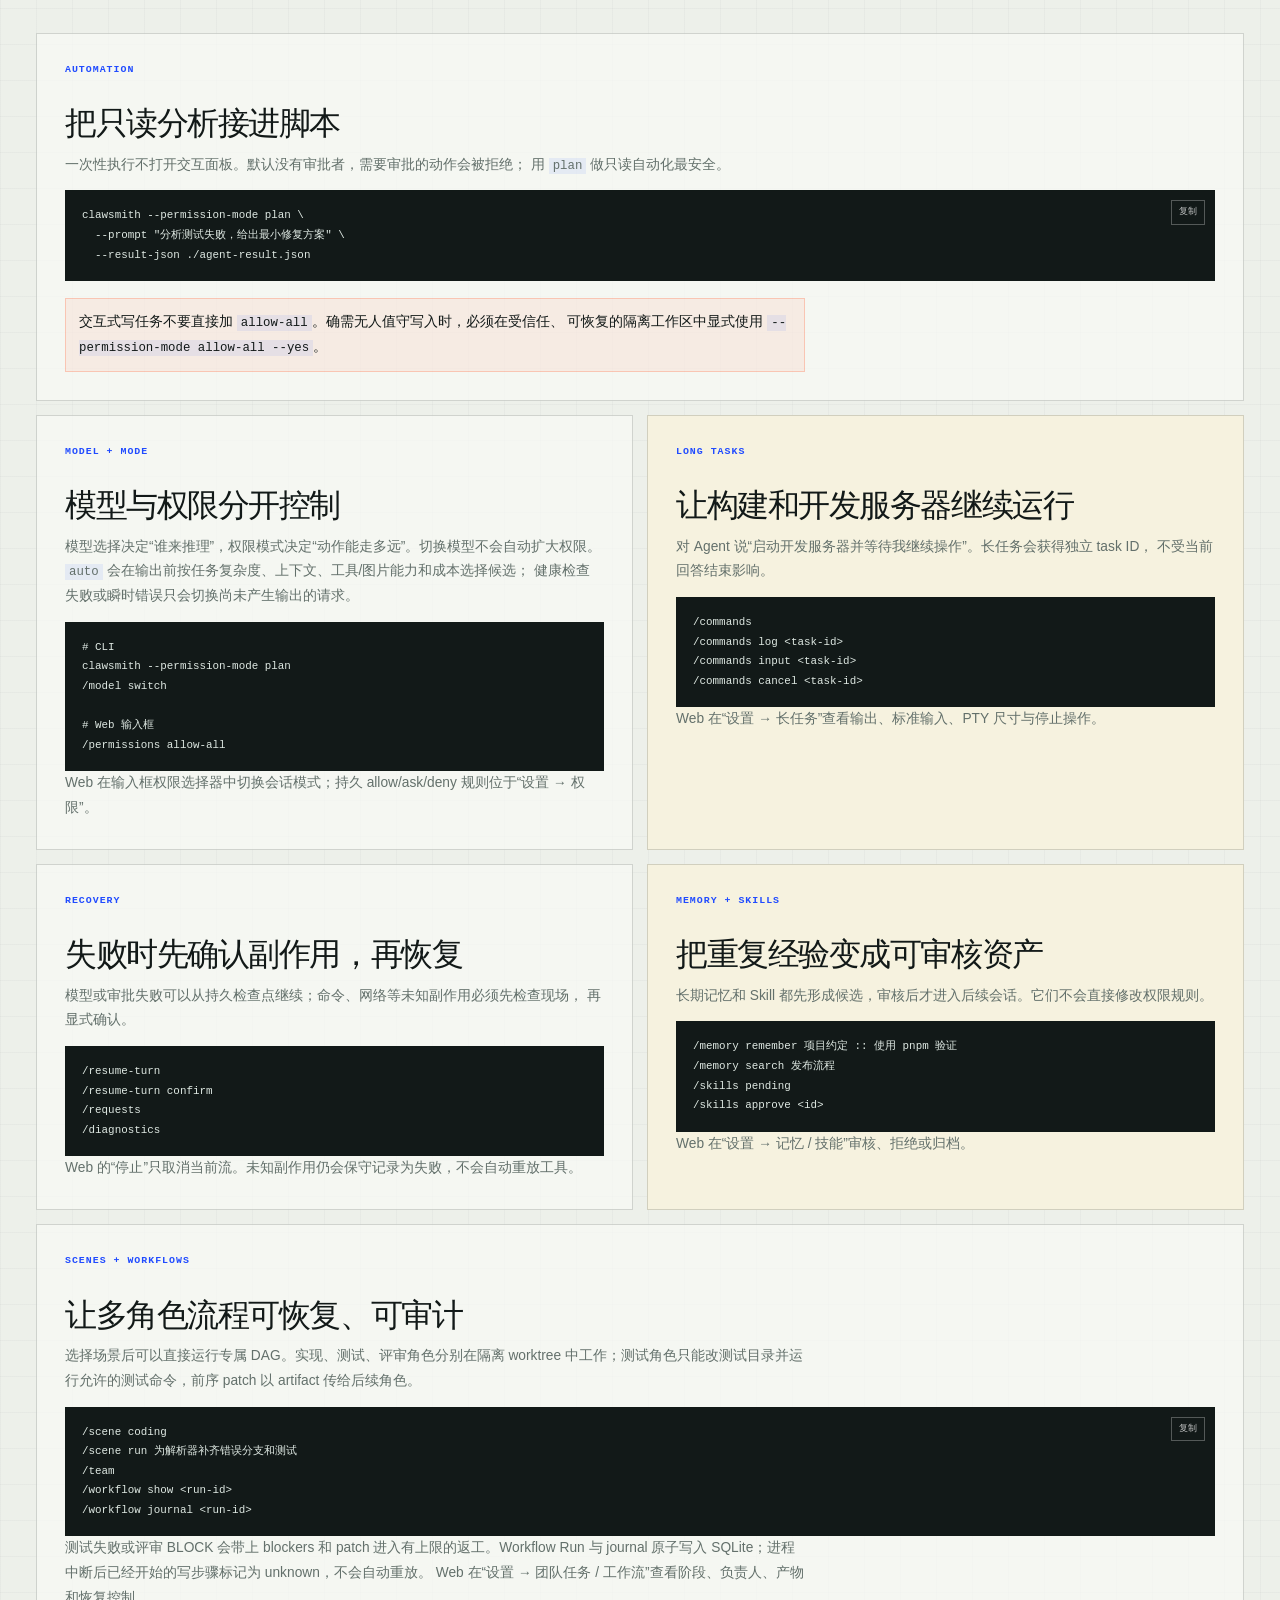
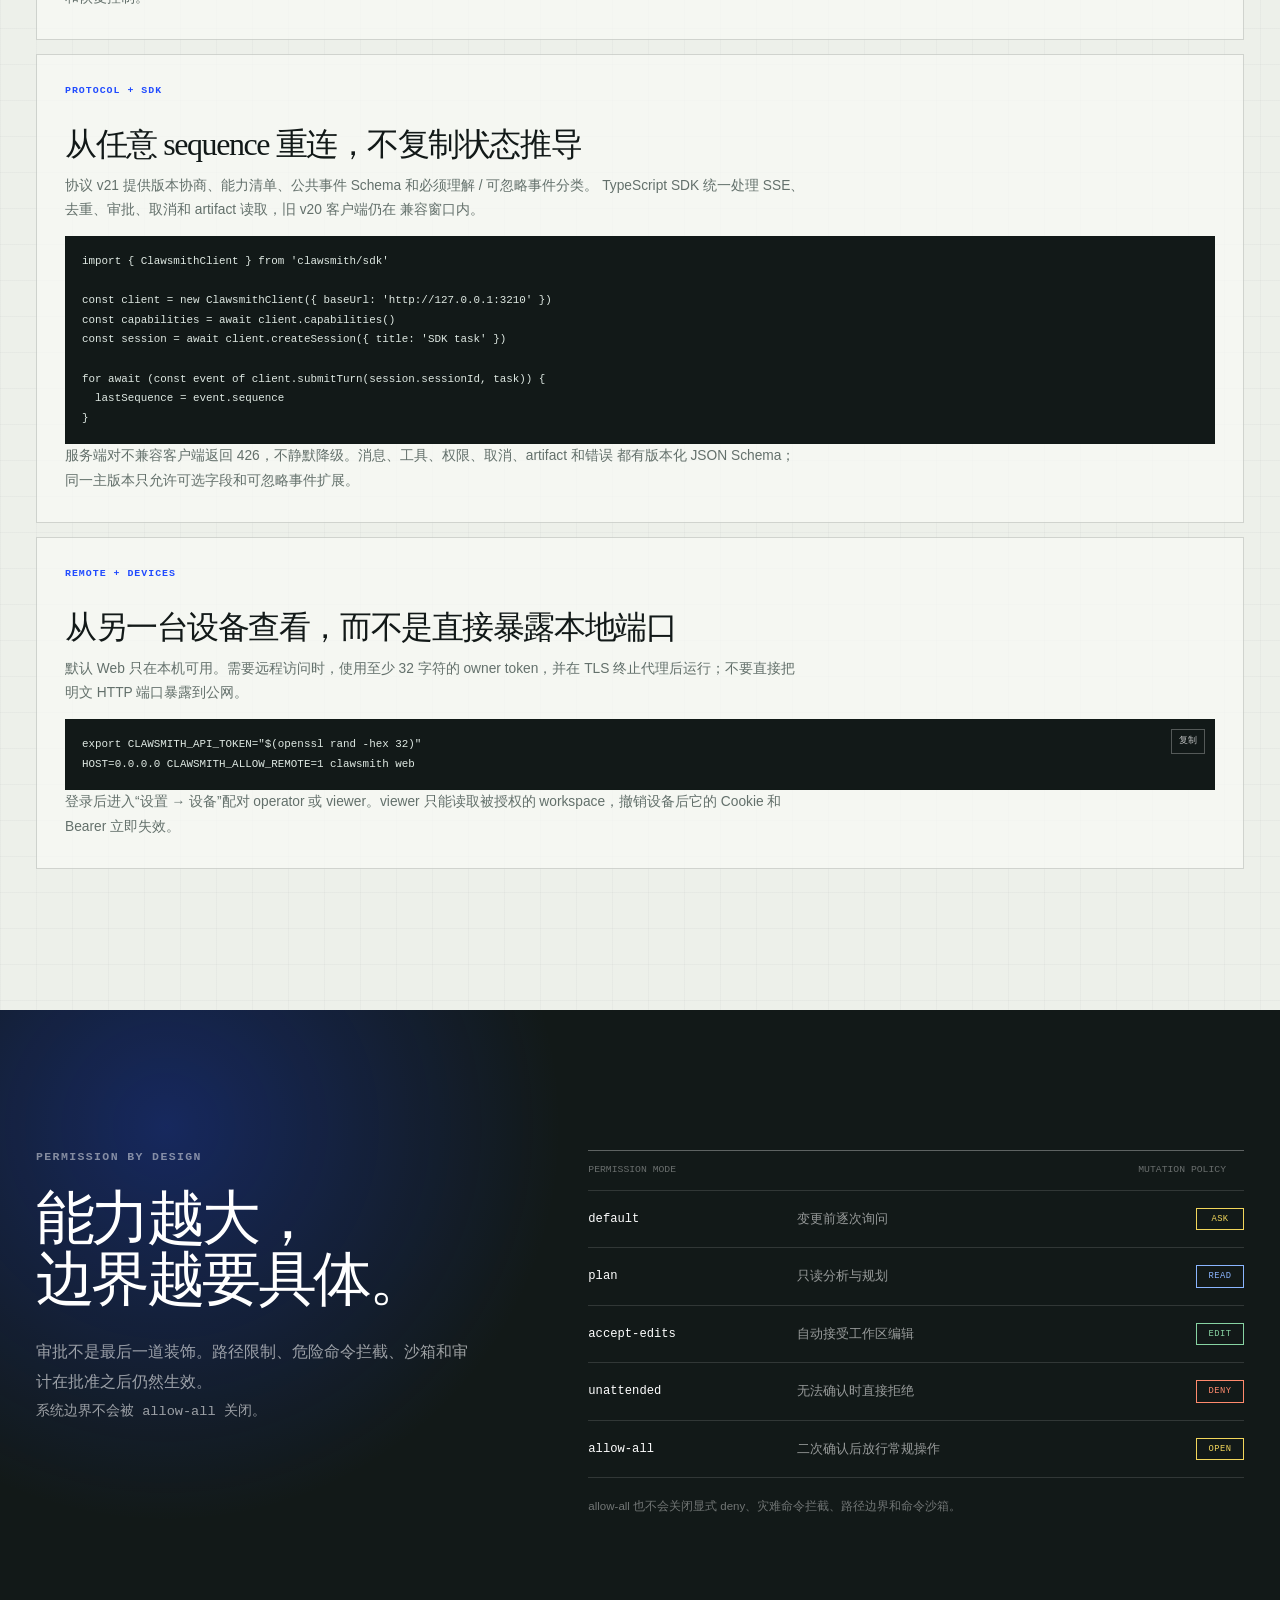
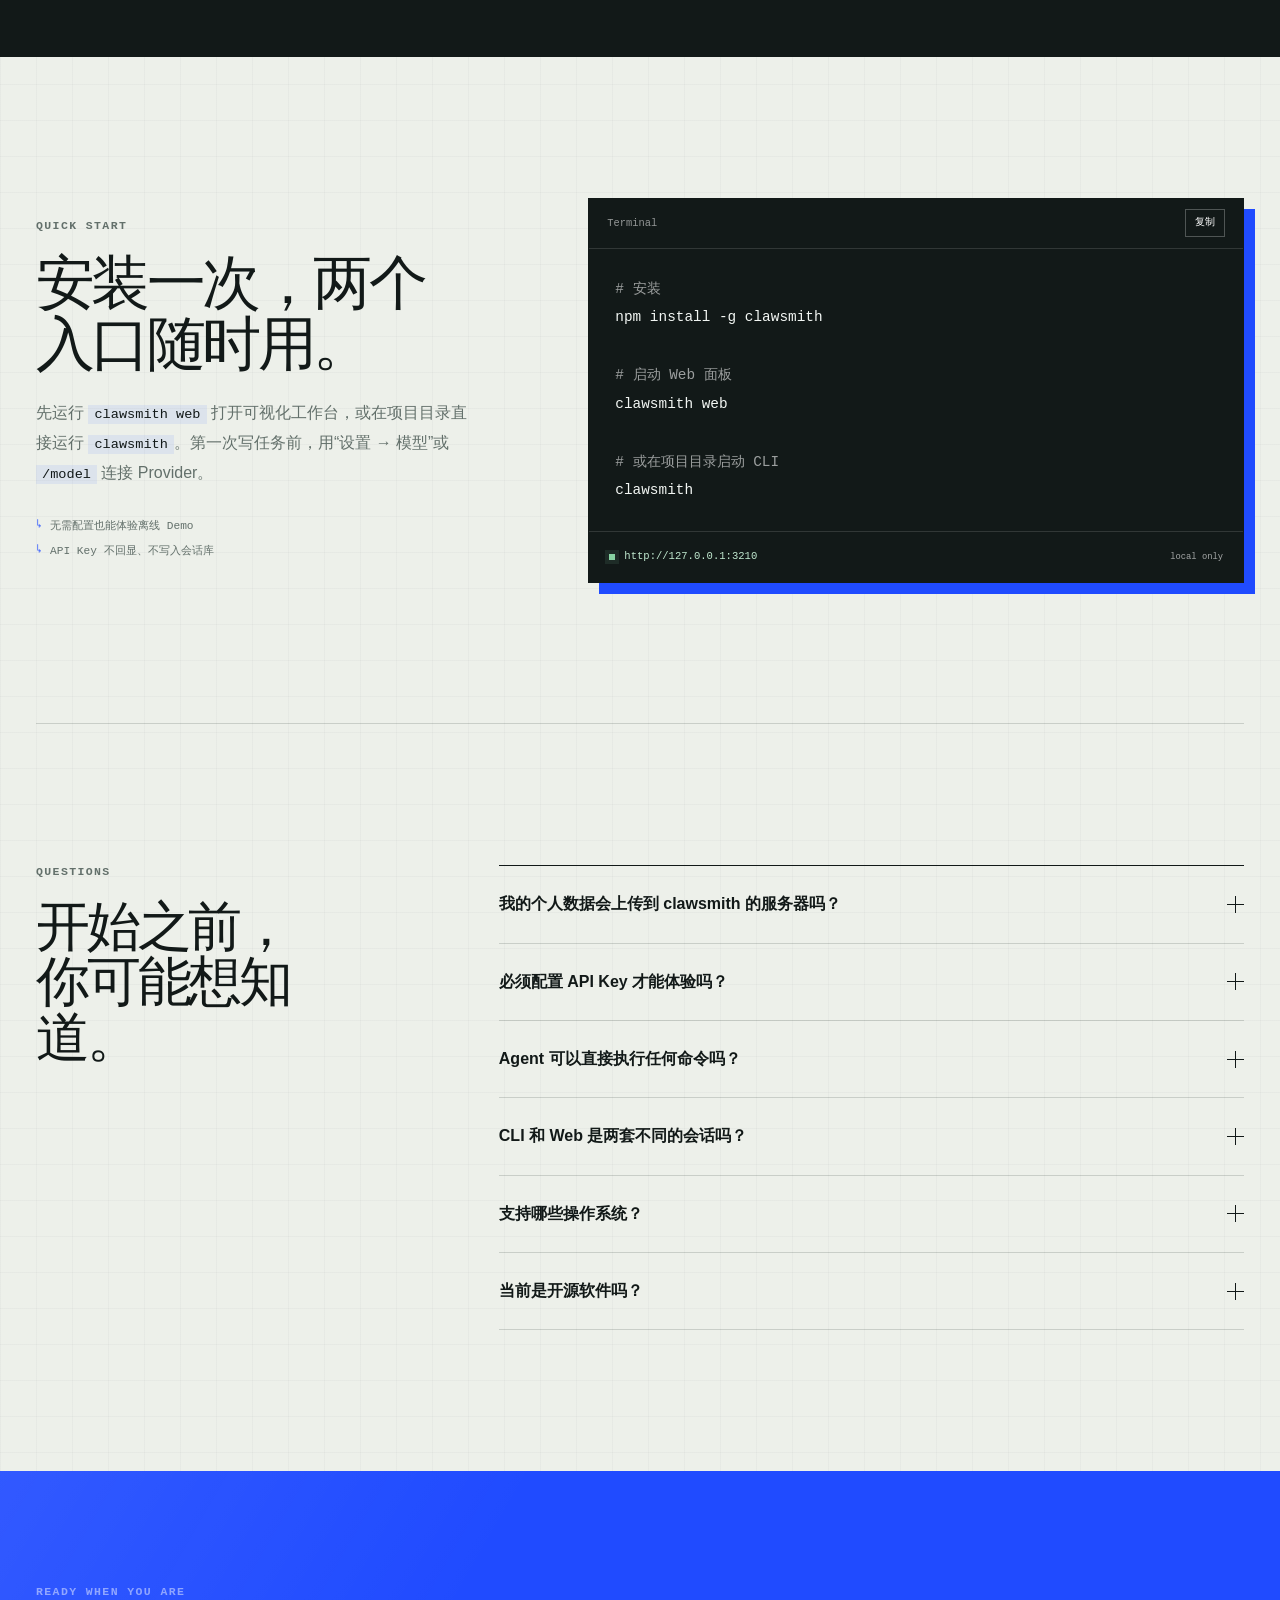
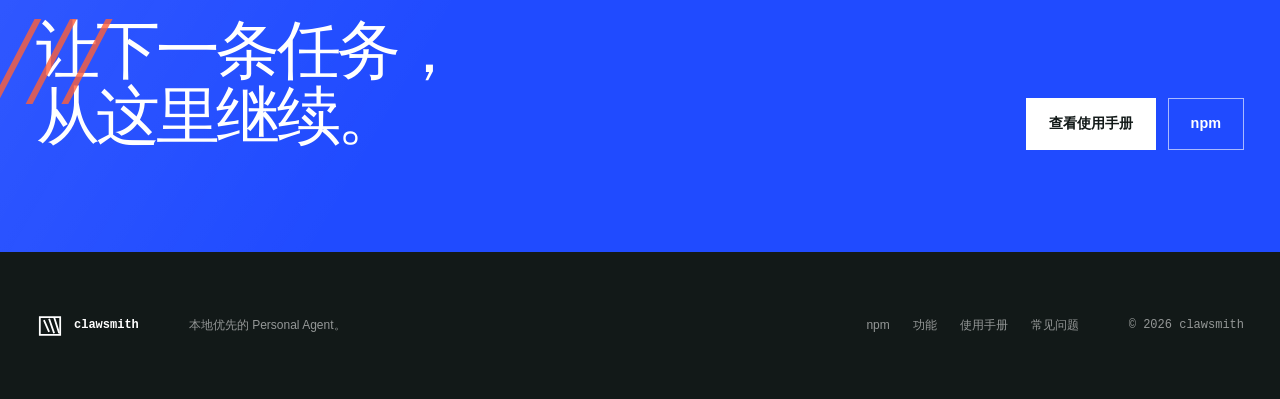
==== commit bc928d9d: "chore: sync website from v0.1.10 (64f843e)" ====
--- a/index.html
+++ b/index.html
@@ -6,28 +6,28 @@
     <meta name="viewport" content="width=device-width, initial-scale=1.0" />
     <meta
       name="description"
-      content="clawsmith 是本地优先的 coding agent，提供 CLI 与 Web 工作台。它可以读取项目、修改代码、运行命令和验证结果，并保留审批、会话与恢复证据。"
+      content="clawsmith 是本地优先的 Personal Agent。通过 CLI、Web 和消息平台处理个人任务，结合长期记忆、定时执行与受控工具，并将会话和权限数据留在本机。"
     />
     <meta name="theme-color" content="#121918" />
     <link rel="manifest" href="./site.webmanifest" />
     <meta property="og:type" content="website" />
-    <meta property="og:title" content="clawsmith — 把任务交给 Agent，把控制权留在本地" />
+    <meta property="og:title" content="clawsmith — 本地优先的 Personal Agent" />
     <meta
       property="og:description"
-      content="用 CLI 或 Web 发起真实代码任务。clawsmith 共享一套本地会话、审批、验证和恢复机制。"
+      content="从日常信息整理到代码任务，用 CLI、Web 或消息平台继续同一份个人会话；记忆、审批和恢复都有明确边界。"
     />
     <meta property="og:url" content="https://sql668.github.io/clawsmith-site/" />
     <meta property="og:site_name" content="clawsmith" />
     <meta property="og:image" content="https://sql668.github.io/clawsmith-site/og-image.png" />
     <meta name="twitter:card" content="summary" />
-    <meta name="twitter:title" content="clawsmith — 把任务交给 Agent，把控制权留在本地" />
+    <meta name="twitter:title" content="clawsmith — 本地优先的 Personal Agent" />
     <meta
       name="twitter:description"
-      content="用 CLI 或 Web 发起真实代码任务。clawsmith 共享一套本地会话、审批、验证和恢复机制。"
+      content="从日常信息整理到代码任务，用 CLI、Web 或消息平台继续同一份个人会话；记忆、审批和恢复都有明确边界。"
     />
     <meta name="twitter:image" content="https://sql668.github.io/clawsmith-site/og-image.png" />
     <link rel="canonical" href="https://sql668.github.io/clawsmith-site/" />
-    <title>clawsmith — 本地优先的 coding agent</title>
+    <title>clawsmith — 本地优先的 Personal Agent</title>
     <link rel="icon" href="./favicon.svg" type="image/svg+xml" />
     <link rel="stylesheet" href="./styles.css?v=20261027-1" />
     <script type="application/ld+json">
@@ -35,10 +35,10 @@
         "@context": "https://schema.org",
         "@type": "SoftwareApplication",
         "name": "clawsmith",
-        "applicationCategory": "DeveloperApplication",
+        "applicationCategory": "ProductivityApplication",
         "operatingSystem": "macOS, Linux, Windows",
-        "description": "本地优先的 coding agent，用 CLI 或 Web 完成代码修改、命令执行、验证与恢复，并保留完整审批轨迹。",
-        "softwareVersion": "0.1.7",
+        "description": "本地优先的 Personal Agent，通过 CLI、Web 和消息平台处理个人任务，提供长期记忆、定时执行和受控工具。",
+        "softwareVersion": "0.1.10",
         "offers": {
           "@type": "Offer",
           "price": "0",
@@ -53,10 +53,10 @@
         "mainEntity": [
           {
             "@type": "Question",
-            "name": "我的代码会上传到 clawsmith 的服务器吗？",
+            "name": "我的个人数据会上传到 clawsmith 的服务器吗？",
             "acceptedAnswer": {
               "@type": "Answer",
-              "text": "会话、记忆、Skill 和权限数据默认保存在本机。模型请求会发送到你配置的模型服务，因此应选择符合团队数据要求的 Provider。"
+              "text": "会话、记忆、Skill 和权限数据默认保存在本机。模型请求会发送到你配置的模型服务，因此应选择符合个人数据要求的 Provider。"
             }
           },
           {
@@ -83,13 +83,13 @@
     <a class="skip-link" href="#main">跳到主要内容</a>
 
     <header class="site-header" data-header>
-      <a class="brand" href="#top" aria-label="clawsmith v0.1.7 首页">
+      <a class="brand" href="#top" aria-label="clawsmith v0.1.10 首页">
         <svg class="brand-mark" viewBox="0 0 44 44" aria-hidden="true">
           <path d="M6 8h32v28H6z" />
           <path d="M13 14 20 30M21 12l7 20M29 10l7 22" />
         </svg>
         <span class="brand-word">clawsmith</span>
-        <span class="brand-version">v0.1.7</span>
+        <span class="brand-version">v0.1.10</span>
       </a>
 
       <button
@@ -121,15 +121,15 @@
         <div class="hero-copy" data-reveal>
           <div class="eyebrow">
             <span class="eyebrow-dot"></span>
-            Local coding agent · CLI + Web
+            Personal Agent · 本地优先
           </div>
           <h1>
-            让 Agent 完成任务，
-            <span>让边界留在本地。</span>
+            clawsmith，
+            <span>你的 Personal Agent。</span>
           </h1>
           <p class="hero-lede">
-            clawsmith 在你的项目里读取代码、完成修改、运行命令并验证结果。CLI
-            适合快速执行，Web 面板适合审阅与多设备观察；两者共享同一条可回放、可恢复的本地会话。
+            从整理信息、处理文档到完成代码任务，clawsmith 在你的授权下使用工具，
+            记住经你审核的经验，并按计划继续工作。CLI、Web 和已配对的消息平台连接同一套本地会话与权限边界。
           </p>
           <div class="hero-actions">
             <a class="button button-primary" href="./docs/">
@@ -144,7 +144,7 @@
           </div>
           <ul class="hero-meta" aria-label="运行条件">
             <li>Node.js 22.13+</li>
-            <li>CLI + Web 同一会话</li>
+            <li>CLI · Web · 消息平台</li>
             <li>OpenAI-compatible Provider</li>
           </ul>
         </div>
@@ -190,43 +190,43 @@
               data-view-panel="cli"
             >
               <div class="terminal-heading">
-                <span>~/projects/checkout</span>
-                <span class="terminal-branch">main</span>
+                <span>~/notes/weekly</span>
+                <span class="terminal-branch">personal</span>
               </div>
               <div class="terminal-log">
                 <p class="prompt-line">
                   <span>›</span>
-                  修复登录超时，并补上回归测试
+                  整理本周阅读资料，更新主题笔记
                 </p>
                 <div class="trace-line">
                   <span class="trace-mark">01</span>
                   <span class="trace-tool">search_files</span>
-                  <span class="trace-note">定位 auth 调用链</span>
+                  <span class="trace-note">找到本周资料</span>
                 </div>
                 <div class="trace-line">
                   <span class="trace-mark">02</span>
                   <span class="trace-tool">read_file</span>
-                  <span class="trace-note">4 个相关文件</span>
+                  <span class="trace-note">阅读 4 份笔记</span>
                 </div>
                 <div class="trace-line trace-wait">
                   <span class="trace-mark">03</span>
                   <span class="trace-tool">permission</span>
-                  <span class="trace-note">等待写入审批</span>
+                  <span class="trace-note">等待笔记写入审批</span>
                 </div>
                 <div class="trace-line">
                   <span class="trace-mark">04</span>
                   <span class="trace-tool">edit_file</span>
-                  <span class="trace-note">唯一匹配后原子替换</span>
+                  <span class="trace-note">更新主题摘要</span>
                 </div>
                 <div class="trace-line">
                   <span class="trace-mark">05</span>
-                  <span class="trace-tool">run_command</span>
-                  <span class="trace-note">pnpm check</span>
+                  <span class="trace-tool">read_file</span>
+                  <span class="trace-note">复核更新内容</span>
                 </div>
                 <div class="verified-line">
                   <span></span>
-                  Verification passed
-                  <b>exit_code: 0</b>
+                  Review complete
+                  <b>1 file updated</b>
                 </div>
               </div>
               <div class="terminal-composer">
@@ -248,29 +248,29 @@
                 <div class="web-workspace">
                   <span class="workspace-icon">mx</span>
                   <span>
-                    checkout
+                    weekly
                     <small>3 sessions</small>
                   </span>
                 </div>
                 <div class="session-item is-active">
                   <i></i>
-                  修复登录超时
+                  整理本周资料
                   <small>刚刚</small>
                 </div>
                 <div class="session-item">
                   <i></i>
-                  补齐支付测试
+                  汇总待读文章
                   <small>昨天</small>
                 </div>
                 <div class="session-item">
                   <i></i>
-                  排查构建警告
+                  规划周末阅读
                   <small>周一</small>
                 </div>
               </aside>
               <div class="web-content">
                 <div class="web-heading">
-                  <span>修复登录超时</span>
+                  <span>整理本周资料</span>
                   <small>default permission</small>
                 </div>
                 <div class="web-task-card">
@@ -280,20 +280,20 @@
                     <small>3 / 4 complete</small>
                   </div>
                   <ul class="task-list">
-                    <li class="done">定位超时路径</li>
-                    <li class="done">更新重试策略</li>
-                    <li class="done">补充边界测试</li>
-                    <li class="current">运行验证命令</li>
+                    <li class="done">查找本周资料</li>
+                    <li class="done">提取主题要点</li>
+                    <li class="done">更新主题笔记</li>
+                    <li class="current">复核引用来源</li>
                   </ul>
                 </div>
                 <figure class="diff-card" aria-label="修改预览">
                   <figcaption class="diff-head">
-                    <span>src/auth/retry.ts</span>
-                    <span>+12 −3</span>
+                    <span>notes/weekly.md</span>
+                    <span>+8 −2</span>
                   </figcaption>
-                  <pre><code><span class="diff-remove">- const timeout = 1200</span>
-<span class="diff-add">+ const timeout = backoff(attempt)</span>
-<span class="diff-add">+ if (attempt &gt; maxAttempts) throw</span></code></pre>
+                  <pre><code><span class="diff-remove">- ## 本周阅读</span>
+<span class="diff-add">+ ## 本周阅读：三个主题</span>
+<span class="diff-add">+ 来源：资料 A、资料 B</span></code></pre>
                 </figure>
               </div>
             </div>
@@ -308,35 +308,35 @@
 
       <section class="signal-strip" aria-label="产品概览">
         <div>
-          <strong>CLI + Web</strong>
-          <span>快执行与可视化审阅共用一套状态</span>
+          <strong>多种入口</strong>
+          <span>CLI、Web 与消息平台共用会话边界</span>
         </div>
         <div>
           <strong>5 档权限</strong>
           <span>从只读规划到明确确认的受控放行</span>
         </div>
         <div>
-          <strong>可验证结果</strong>
-          <span>工具结果、退出码与修改证据可复核</span>
+          <strong>个人记忆</strong>
+          <span>记忆与 Skill 审核后才用于后续任务</span>
         </div>
         <div>
-          <strong>可恢复会话</strong>
-          <span>SQLite、检查点与事件回放留在本机</span>
+          <strong>持续运行</strong>
+          <span>定时任务、检查点与事件回放留在本机</span>
         </div>
       </section>
 
       <section class="manifesto section">
         <div class="section-label">A different starting point</div>
         <div class="manifesto-grid">
-          <h2>不是另一个聊天窗口，<br />而是一条可执行的工作流。</h2>
+          <h2>一个持续协作的个人 Agent。</h2>
           <div class="manifesto-copy">
             <p>
-              你只需要说清目标。Agent 会决定读取哪些文件、调用什么工具、何时请求许可，
-              再把你配置的验证命令跑完；CLI 与 Web 展示的是同一条真实执行链。
-            </p>
-            <p>
-              任务可以暂停、审阅、回退和恢复。会话不是一次性的回答，而是保存在本机、
-              可以继续追踪的工程记录。
+              告诉它要完成什么，再由你决定可访问哪些工作区、何时允许写入，以及哪些经验值得记住。
+              Agent 可以整理资料、跟进定时任务，也可以进入代码工作区完成修改与验证。
+            </p>
+            <p>
+              任务可以暂停、审阅、回退和恢复。会话与记忆默认保存在本机，
+              从不同入口回来时仍能继续此前的工作。
             </p>
           </div>
         </div>
@@ -346,11 +346,11 @@
         <div class="section-intro">
           <div>
             <div class="section-label">Capabilities</div>
-            <h2>从一条任务，到可核对的交付。</h2>
+            <h2>从一次请求，到长期协作。</h2>
           </div>
           <p>
-            执行、上下文、模型、恢复和扩展都在同一套 Agent Core
-            内完成。你可以换入口，但不需要重新解释项目，也不会得到两套互相冲突的会话。
+            工具、记忆、定时任务和消息入口共享同一套 Agent Core。
+            任务类型可以变化，个人数据范围和审批规则始终清晰。
           </p>
         </div>
 
@@ -385,9 +385,9 @@
 
           <article class="capability-card">
             <div class="card-index">03 / MEMORY</div>
-            <h3>会积累，但不会擅自决定</h3>
-            <p>
-              长期记忆与可复用 Skill 都从真实轨迹中形成。候选内容经过审核后才影响后续会话。
+            <h3>记住你的习惯，由你审核</h3>
+            <p>
+              长期记忆与可复用 Skill 可以从真实任务中形成。候选内容经过审核后才影响后续会话。
             </p>
             <div class="memory-stack" aria-hidden="true">
               <span>USER.md</span>
@@ -426,20 +426,29 @@
             </div>
           </article>
 
-          <article class="capability-card capability-wide">
+          <article class="capability-card">
             <div class="card-index">06 / SCENES</div>
             <div>
-              <h3>同一 Agent，按任务切换工作方法。</h3>
-              <p>
-                Coding 区分小修与复杂多角色流程，Blog 可选择调研后撰稿审稿，Brainstorm
-                固定生成多个方向再质疑和收敛。场景只改变工作流，不会扩大工具、网络或权限边界。
+              <h3>按任务切换工作方法。</h3>
+              <p>
+                Coding、Blog 和 Brainstorm 场景提供不同的工作流程。
+                场景只改变处理方式，不会扩大工具、网络或权限边界。
               </p>
             </div>
             <ul class="code-snippet" aria-label="场景命令示例">
-              <li>/scene coding run …</li>
-              <li>/team</li>
-              <li>/workflow</li>
+              <li>/scene coding</li>
+              <li>/scene blog</li>
             </ul>
+          </article>
+          <article class="capability-card">
+            <div class="card-index">07 / MESSAGING</div>
+            <h3>在熟悉的消息入口继续</h3>
+            <p>微信、QQ 和 Email 接入同一套会话与审批机制。联系人需要经过配对或访问策略校验，才能发起任务。</p>
+          </article>
+          <article class="capability-card">
+            <div class="card-index">08 / SCHEDULE</div>
+            <h3>把重复任务交给日程</h3>
+            <p>为周期任务设置时区与计划，查看每次运行记录。无人值守时需要审批的动作会被拒绝。</p>
           </article>
         </div>
       </section>
@@ -458,7 +467,7 @@
               <p class="step-kicker">Bind</p>
               <h3>绑定工作区</h3>
               <p>
-                选择一个本地项目。文件访问、命令目录和项目记忆都被限制在这个边界内。
+                选择要授权的本地目录。文件访问、命令目录和项目记忆都被限制在这个边界内。
               </p>
             </div>
           </article>
@@ -469,7 +478,7 @@
               <p class="step-kicker">Delegate</p>
               <h3>描述要完成的事</h3>
               <p>
-                从 CLI 或 Web 发起任务。模型读取真实文件，形成任务进度，并在需要时请求许可。
+                从 CLI、Web 或已配对的消息平台发起任务。Agent 使用可用工具，在需要时请求许可。
               </p>
             </div>
           </article>
@@ -512,9 +521,9 @@
           </div>
           <div class="guide-heading-copy">
             <p>
-              先选择顺手的工作入口。CLI 适合在当前终端连续处理任务，Web
-              适合查看修改、审批和长任务。无论从哪边开始，会话都落在同一个本地
-              SQLite 数据库里。
+              先选择顺手的工作入口。CLI 适合在终端连续处理任务，Web
+              适合查看轨迹、审批和长任务；消息平台适合随时发起或继续对话。
+              它们共用本地会话和权限规则。
             </p>
             <div class="guide-sequence">
               <span>安装</span>
@@ -561,9 +570,10 @@
                     </button>
                     <pre id="guide-cli-install"><code>npm install -g clawsmith
 cd ~/projects/my-app
+clawsmith init
 clawsmith</code></pre>
                   </div>
-                  <p>在项目根目录启动，当前目录会自动成为 Agent 的工作区。</p>
+                  <p>在项目根目录运行 init 会创建 <code>.clawsmith/AGENTS.md</code> 和 <code>project.json</code>；已有文件不会被覆盖。当前目录会成为 Agent 的工作区。</p>
                 </div>
               </li>
               <li>
@@ -989,7 +999,7 @@
         <div class="faq-list">
           <details>
             <summary>
-              <span>我的代码会上传到 clawsmith 的服务器吗？</span>
+              <span>我的个人数据会上传到 clawsmith 的服务器吗？</span>
               <i></i>
             </summary>
             <p>
@@ -1055,7 +1065,7 @@
         <div class="final-cta-mark" aria-hidden="true">///</div>
         <div>
           <p class="section-label section-label-light">Ready when you are</p>
-          <h2>把下一条任务，<br />交给一个可审计的 Agent。</h2>
+          <h2>让下一条任务，<br />从这里继续。</h2>
         </div>
         <div class="final-actions">
           <a class="button button-light" href="./docs/">查看使用手册</a>
@@ -1079,7 +1089,7 @@
         </svg>
         <span>clawsmith</span>
       </div>
-      <p>本地优先的 coding agent。</p>
+      <p>本地优先的 Personal Agent。</p>
       <div class="footer-links">
         <a href="https://www.npmjs.com/package/clawsmith" target="_blank" rel="noreferrer">npm</a>
         <a href="#capabilities">功能</a>
